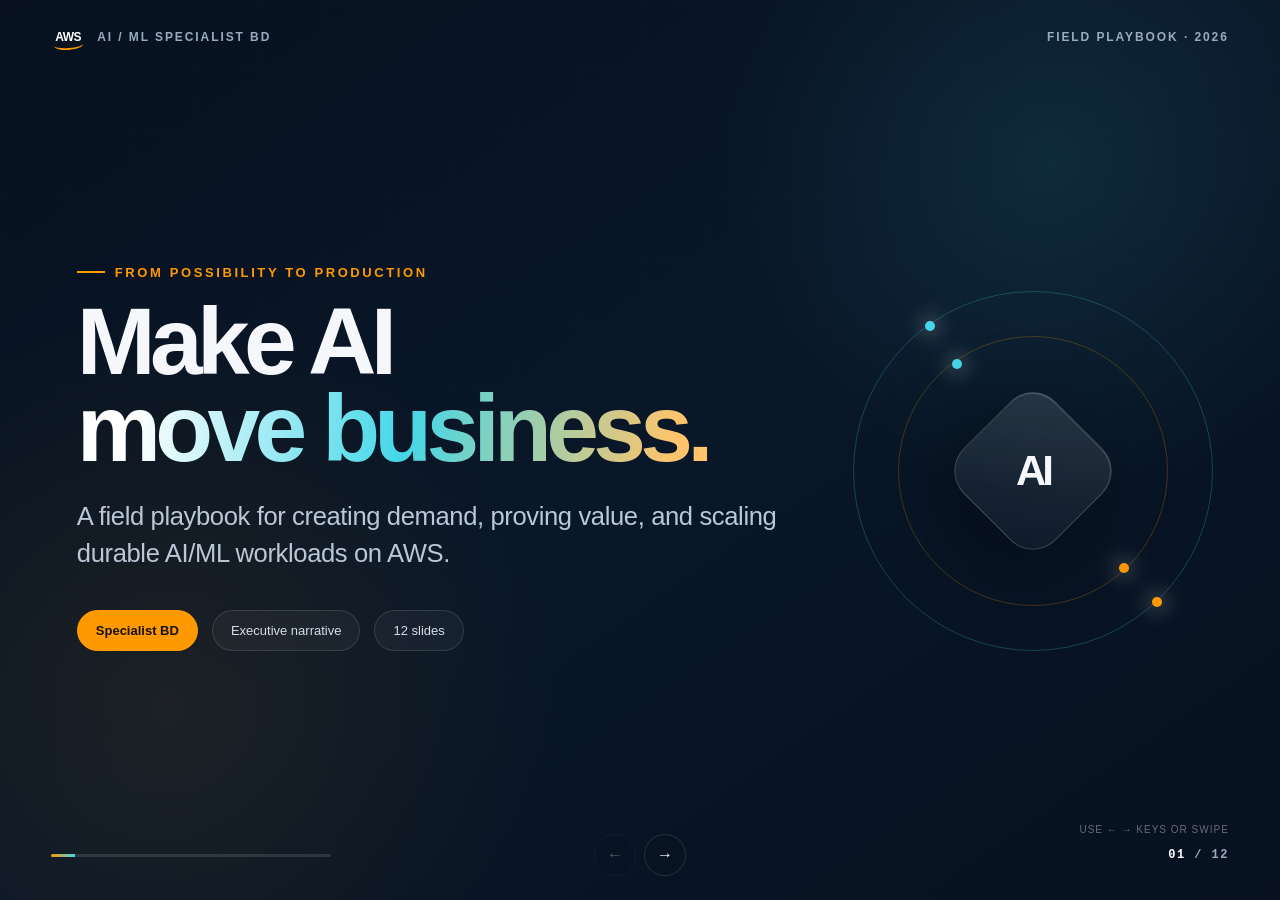
==== presentation/aws-ai-ml-specialist-bd/index.html @ a54fd4dd "Add AWS AI/ML Specialist BD slide deck" ====
<!doctype html>
<html lang="en">
<head>
  <meta charset="utf-8">
  <meta name="viewport" content="width=device-width, initial-scale=1">
  <meta name="theme-color" content="#07111f">
  <title>AWS AI/ML Specialist BD — Field Playbook</title>
  <style>
    :root {
      --ink: #f5f7fb;
      --muted: #9aabc0;
      --night: #07111f;
      --panel: rgba(15, 29, 48, .78);
      --line: rgba(255, 255, 255, .12);
      --orange: #ff9900;
      --amber: #ffc46b;
      --cyan: #44d7e8;
      --green: #62d6a5;
      --blue: #4f8cff;
      --purple: #a584ff;
      --shadow: 0 24px 80px rgba(0, 0, 0, .38);
    }

    * { box-sizing: border-box; }

    html, body {
      margin: 0;
      width: 100%;
      height: 100%;
      overflow: hidden;
      background: var(--night);
      color: var(--ink);
      font-family: Inter, ui-sans-serif, -apple-system, BlinkMacSystemFont, "Segoe UI", sans-serif;
    }

    button { font: inherit; }

    .deck {
      position: relative;
      width: 100%;
      height: 100%;
      isolation: isolate;
      background:
        radial-gradient(circle at 82% 18%, rgba(68, 215, 232, .10), transparent 26%),
        radial-gradient(circle at 13% 78%, rgba(255, 153, 0, .08), transparent 30%),
        linear-gradient(145deg, #07111f 0%, #091728 50%, #07111f 100%);
    }

    .deck::before {
      content: "";
      position: absolute;
      inset: 0;
      z-index: -1;
      opacity: .18;
      background-image:
        linear-gradient(rgba(255,255,255,.045) 1px, transparent 1px),
        linear-gradient(90deg, rgba(255,255,255,.045) 1px, transparent 1px);
      background-size: 64px 64px;
      mask-image: linear-gradient(to bottom, black, transparent 90%);
    }

    .topbar {
      position: fixed;
      inset: 0 0 auto 0;
      z-index: 20;
      height: 74px;
      padding: 0 4vw;
      display: flex;
      align-items: center;
      justify-content: space-between;
      pointer-events: none;
    }

    .brand, .chapter {
      display: flex;
      align-items: center;
      gap: 12px;
      color: var(--muted);
      font-size: 12px;
      font-weight: 700;
      letter-spacing: .16em;
      text-transform: uppercase;
    }

    .brand-mark {
      width: 34px;
      height: 22px;
      position: relative;
      display: inline-grid;
      place-items: center;
      color: #fff;
      font-size: 12px;
      font-weight: 900;
      letter-spacing: -.04em;
    }

    .brand-mark::after {
      content: "";
      position: absolute;
      width: 29px;
      height: 8px;
      left: 3px;
      bottom: -2px;
      border-bottom: 2px solid var(--orange);
      border-radius: 0 0 50% 50%;
      transform: rotate(-4deg);
    }

    .slides { width: 100%; height: 100%; }

    .slide {
      position: absolute;
      inset: 0;
      padding: clamp(92px, 10vh, 120px) 6vw clamp(76px, 8vh, 96px);
      display: grid;
      align-content: center;
      opacity: 0;
      visibility: hidden;
      transform: translateX(40px) scale(.985);
      transition: opacity .5s ease, transform .55s cubic-bezier(.2,.75,.2,1), visibility .5s;
    }

    .slide.active {
      opacity: 1;
      visibility: visible;
      transform: translateX(0) scale(1);
    }

    .slide.leaving { transform: translateX(-40px) scale(.985); }

    .slide-inner {
      width: min(1240px, 100%);
      margin: 0 auto;
    }

    .eyebrow {
      display: flex;
      align-items: center;
      gap: 10px;
      margin-bottom: 18px;
      color: var(--orange);
      font-size: 13px;
      font-weight: 800;
      letter-spacing: .2em;
      text-transform: uppercase;
    }

    .eyebrow::before {
      content: "";
      width: 28px;
      height: 2px;
      background: currentColor;
    }

    h1, h2, h3, p { margin-top: 0; }

    h1 {
      max-width: 920px;
      margin-bottom: 26px;
      font-size: clamp(54px, 7.4vw, 110px);
      line-height: .92;
      letter-spacing: -.06em;
      font-weight: 760;
    }

    h2 {
      max-width: 940px;
      margin-bottom: 28px;
      font-size: clamp(38px, 5vw, 70px);
      line-height: .98;
      letter-spacing: -.045em;
      font-weight: 730;
    }

    h3 {
      margin-bottom: 10px;
      font-size: clamp(18px, 1.8vw, 25px);
      line-height: 1.15;
      letter-spacing: -.025em;
    }

    .gradient-text {
      color: transparent;
      background: linear-gradient(100deg, #fff 10%, var(--cyan) 52%, var(--amber) 94%);
      -webkit-background-clip: text;
      background-clip: text;
    }

    .lead {
      max-width: 780px;
      color: #bac7d7;
      font-size: clamp(18px, 2vw, 27px);
      line-height: 1.45;
      letter-spacing: -.015em;
    }

    .micro { color: var(--muted); font-size: 13px; line-height: 1.55; }
    .accent { color: var(--orange); }
    .cyan { color: var(--cyan); }
    .green { color: var(--green); }

    .title-grid {
      display: grid;
      grid-template-columns: 1.35fr .65fr;
      gap: 6vw;
      align-items: end;
    }

    .signal {
      position: relative;
      min-height: 360px;
      display: grid;
      place-items: center;
    }

    .orbit {
      position: absolute;
      width: min(30vw, 360px);
      aspect-ratio: 1;
      border: 1px solid rgba(68, 215, 232, .24);
      border-radius: 50%;
      animation: spin 20s linear infinite;
    }

    .orbit:nth-child(2) { width: min(22vw, 270px); border-color: rgba(255,153,0,.24); animation-direction: reverse; animation-duration: 14s; }
    .orbit::before, .orbit::after {
      content: "";
      position: absolute;
      width: 10px;
      aspect-ratio: 1;
      top: 8%;
      left: 20%;
      border-radius: 50%;
      background: var(--cyan);
      box-shadow: 0 0 22px currentColor;
    }
    .orbit::after { inset: auto 14% 12% auto; background: var(--orange); }

    .core {
      width: 130px;
      aspect-ratio: 1;
      display: grid;
      place-items: center;
      border: 1px solid rgba(255,255,255,.16);
      border-radius: 32px;
      background: linear-gradient(145deg, rgba(255,255,255,.12), rgba(255,255,255,.025));
      box-shadow: var(--shadow), inset 0 1px rgba(255,255,255,.15);
      transform: rotate(45deg);
    }

    .core span { transform: rotate(-45deg); font-size: 42px; font-weight: 800; letter-spacing: -.1em; }
    @keyframes spin { to { transform: rotate(360deg); } }

    .section-number {
      position: absolute;
      right: 6vw;
      bottom: 7vh;
      color: rgba(255,255,255,.035);
      font-size: clamp(140px, 22vw, 330px);
      line-height: .7;
      font-weight: 800;
      letter-spacing: -.09em;
      pointer-events: none;
    }

    .cards {
      display: grid;
      grid-template-columns: repeat(3, 1fr);
      gap: 18px;
    }

    .card {
      position: relative;
      min-height: 185px;
      padding: 26px;
      overflow: hidden;
      border: 1px solid var(--line);
      border-radius: 20px;
      background: linear-gradient(145deg, rgba(21,39,62,.90), rgba(9,23,40,.72));
      box-shadow: 0 14px 42px rgba(0,0,0,.16);
    }

    .card::after {
      content: "";
      position: absolute;
      inset: auto -18% -45% auto;
      width: 150px;
      aspect-ratio: 1;
      border-radius: 50%;
      background: var(--glow, var(--cyan));
      opacity: .08;
      filter: blur(4px);
    }

    .card-kicker {
      display: inline-flex;
      align-items: center;
      justify-content: center;
      min-width: 34px;
      height: 34px;
      margin-bottom: 24px;
      padding: 0 10px;
      border: 1px solid rgba(255,255,255,.14);
      border-radius: 10px;
      color: var(--glow, var(--cyan));
      background: rgba(255,255,255,.035);
      font-size: 13px;
      font-weight: 800;
    }

    .card p { margin: 0; color: var(--muted); font-size: 15px; line-height: 1.5; }

    .stat-row {
      display: grid;
      grid-template-columns: repeat(4, 1fr);
      gap: 14px;
      margin-top: 36px;
    }

    .stat {
      padding: 18px 20px;
      border-top: 1px solid var(--line);
    }

    .stat strong { display: block; margin-bottom: 6px; font-size: clamp(28px, 3vw, 44px); letter-spacing: -.055em; }
    .stat span { color: var(--muted); font-size: 12px; letter-spacing: .08em; text-transform: uppercase; }

    .split {
      display: grid;
      grid-template-columns: .82fr 1.18fr;
      gap: clamp(30px, 6vw, 86px);
      align-items: center;
    }

    .stack { display: grid; gap: 12px; }

    .layer {
      position: relative;
      padding: 18px 22px 18px 70px;
      border: 1px solid var(--line);
      border-radius: 16px;
      background: rgba(13,29,48,.76);
    }

    .layer b {
      position: absolute;
      left: 18px;
      top: 50%;
      width: 34px;
      height: 34px;
      display: grid;
      place-items: center;
      border-radius: 10px;
      color: var(--night);
      background: var(--layer-color, var(--cyan));
      transform: translateY(-50%);
    }

    .layer strong { display: block; margin-bottom: 3px; font-size: 16px; }
    .layer span { color: var(--muted); font-size: 13px; }

    .funnel {
      display: grid;
      gap: 12px;
      width: min(560px, 100%);
    }

    .funnel-step {
      width: var(--width);
      margin: 0 auto;
      padding: 17px 22px;
      display: flex;
      justify-content: space-between;
      border: 1px solid var(--line);
      border-radius: 13px;
      background: linear-gradient(90deg, rgba(79,140,255,.18), rgba(68,215,232,.06));
    }
    .funnel-step:nth-child(2) { background: linear-gradient(90deg, rgba(68,215,232,.18), rgba(98,214,165,.06)); }
    .funnel-step:nth-child(3) { background: linear-gradient(90deg, rgba(98,214,165,.18), rgba(255,153,0,.06)); }
    .funnel-step:nth-child(4) { background: linear-gradient(90deg, rgba(255,153,0,.22), rgba(255,196,107,.08)); }
    .funnel-step span { color: var(--muted); font-size: 13px; }

    .plays {
      display: grid;
      grid-template-columns: repeat(2, 1fr);
      gap: 16px;
    }

    .play {
      padding: 22px 24px;
      display: grid;
      grid-template-columns: auto 1fr;
      gap: 18px;
      align-items: start;
      border-bottom: 1px solid var(--line);
    }

    .play-num {
      color: var(--orange);
      font: 700 13px/1 ui-monospace, SFMono-Regular, Menlo, monospace;
      letter-spacing: .08em;
    }
    .play h3 { font-size: 19px; }
    .play p { margin: 0; color: var(--muted); font-size: 14px; line-height: 1.45; }

    .timeline {
      position: relative;
      display: grid;
      grid-template-columns: repeat(4, 1fr);
      gap: 16px;
      margin-top: 44px;
    }

    .timeline::before {
      content: "";
      position: absolute;
      top: 18px;
      left: 4%;
      right: 4%;
      height: 1px;
      background: linear-gradient(90deg, var(--blue), var(--cyan), var(--green), var(--orange));
    }

    .phase { position: relative; padding-top: 54px; }
    .phase::before {
      content: "";
      position: absolute;
      z-index: 1;
      top: 10px;
      left: 0;
      width: 16px;
      aspect-ratio: 1;
      border: 5px solid var(--night);
      border-radius: 50%;
      background: var(--phase, var(--cyan));
      box-shadow: 0 0 0 1px var(--phase, var(--cyan)), 0 0 20px color-mix(in srgb, var(--phase, var(--cyan)) 50%, transparent);
    }
    .phase small { color: var(--phase, var(--cyan)); font-weight: 800; letter-spacing: .12em; text-transform: uppercase; }
    .phase h3 { margin-top: 8px; }
    .phase p { color: var(--muted); font-size: 14px; line-height: 1.5; }

    .matrix {
      position: relative;
      height: min(53vh, 480px);
      margin-top: 28px;
      border-left: 1px solid var(--line);
      border-bottom: 1px solid var(--line);
      background:
        linear-gradient(rgba(255,255,255,.045) 1px, transparent 1px),
        linear-gradient(90deg, rgba(255,255,255,.045) 1px, transparent 1px);
      background-size: 25% 25%;
    }

    .axis-y, .axis-x { position: absolute; color: var(--muted); font-size: 11px; letter-spacing: .1em; text-transform: uppercase; }
    .axis-y { left: -54px; top: 50%; transform: rotate(-90deg); }
    .axis-x { right: 0; bottom: -28px; }

    .bubble {
      position: absolute;
      left: var(--x);
      bottom: var(--y);
      width: var(--size);
      aspect-ratio: 1;
      display: grid;
      place-items: center;
      padding: 12px;
      border: 1px solid color-mix(in srgb, var(--bubble) 65%, white);
      border-radius: 50%;
      color: white;
      background: color-mix(in srgb, var(--bubble) 22%, rgba(7,17,31,.78));
      box-shadow: 0 0 38px color-mix(in srgb, var(--bubble) 18%, transparent);
      text-align: center;
      font-size: clamp(10px, 1vw, 13px);
      font-weight: 700;
      transform: translate(-50%, 50%);
    }

    .scorecard {
      display: grid;
      grid-template-columns: 1.1fr .9fr;
      gap: 32px;
      align-items: stretch;
    }

    .metric-list { display: grid; gap: 12px; }
    .metric {
      display: grid;
      grid-template-columns: 150px 1fr 58px;
      gap: 16px;
      align-items: center;
      font-size: 14px;
    }
    .bar { height: 8px; overflow: hidden; border-radius: 99px; background: rgba(255,255,255,.08); }
    .bar i { display: block; width: var(--fill); height: 100%; border-radius: inherit; background: linear-gradient(90deg, var(--cyan), var(--green)); }
    .metric b { text-align: right; color: var(--green); font-size: 13px; }

    .north-star {
      display: grid;
      place-items: center;
      padding: 34px;
      border: 1px solid rgba(255,153,0,.22);
      border-radius: 24px;
      background: radial-gradient(circle at 50% 30%, rgba(255,153,0,.15), transparent 55%), rgba(12,26,44,.72);
      text-align: center;
    }
    .north-star strong { display: block; color: var(--orange); font-size: clamp(56px, 7vw, 90px); letter-spacing: -.07em; }
    .north-star span { max-width: 260px; color: #c8d1dc; font-size: 15px; line-height: 1.4; }

    .quote {
      max-width: 1080px;
      font-size: clamp(38px, 5.2vw, 74px);
      line-height: 1.05;
      letter-spacing: -.045em;
      font-weight: 650;
    }
    .quote em { color: var(--orange); font-style: normal; }

    .cta-row { display: flex; gap: 14px; margin-top: 38px; flex-wrap: wrap; }
    .pill {
      padding: 12px 18px;
      border: 1px solid var(--line);
      border-radius: 999px;
      color: #d4dde8;
      background: rgba(255,255,255,.04);
      font-size: 13px;
    }
    .pill.primary { border-color: var(--orange); color: #17100a; background: var(--orange); font-weight: 800; }

    .controls {
      position: fixed;
      z-index: 30;
      left: 4vw;
      right: 4vw;
      bottom: 24px;
      display: grid;
      grid-template-columns: 1fr auto 1fr;
      align-items: center;
      pointer-events: none;
    }

    .progress-track {
      width: min(280px, 26vw);
      height: 3px;
      overflow: hidden;
      border-radius: 99px;
      background: rgba(255,255,255,.12);
    }
    .progress-fill { width: 0; height: 100%; background: linear-gradient(90deg, var(--orange), var(--cyan)); transition: width .45s ease; }

    .nav { display: flex; gap: 8px; pointer-events: auto; }
    .nav button {
      width: 42px;
      height: 42px;
      display: grid;
      place-items: center;
      border: 1px solid var(--line);
      border-radius: 50%;
      color: white;
      background: rgba(8,19,33,.75);
      cursor: pointer;
      transition: border-color .2s, background .2s, transform .2s;
    }
    .nav button:hover { border-color: var(--orange); background: rgba(255,153,0,.1); transform: translateY(-2px); }
    .nav button:disabled { opacity: .3; cursor: default; transform: none; }

    .counter { justify-self: end; color: var(--muted); font: 700 12px/1 ui-monospace, SFMono-Regular, Menlo, monospace; letter-spacing: .12em; }
    .counter b { color: white; }

    .hint {
      position: fixed;
      z-index: 35;
      right: 4vw;
      bottom: 65px;
      color: rgba(255,255,255,.38);
      font-size: 10px;
      letter-spacing: .1em;
      text-transform: uppercase;
      transition: opacity .4s;
    }

    @media (max-width: 900px) {
      .slide { padding-left: 5vw; padding-right: 5vw; overflow-y: auto; align-content: start; }
      .title-grid, .split, .scorecard { grid-template-columns: 1fr; }
      .signal { display: none; }
      .cards { grid-template-columns: 1fr 1fr; }
      .card { min-height: 150px; }
      .stat-row { grid-template-columns: 1fr 1fr; }
      .timeline { grid-template-columns: 1fr 1fr; }
      .timeline::before { display: none; }
      .phase { padding-top: 28px; }
      .phase::before { top: 0; }
      .matrix { height: 420px; }
    }

    @media (max-width: 620px) {
      .chapter, .hint { display: none; }
      .slide { padding-top: 84px; padding-bottom: 78px; }
      h1 { font-size: 51px; }
      h2 { font-size: 38px; }
      .cards, .plays, .timeline, .stat-row { grid-template-columns: 1fr; }
      .metric { grid-template-columns: 110px 1fr 42px; gap: 8px; }
      .controls { grid-template-columns: 1fr auto; }
      .progress-track { width: 38vw; }
      .counter { display: none; }
      .card { min-height: auto; }
      .bubble { --size: 82px !important; }
    }

    @media (prefers-reduced-motion: reduce) {
      *, *::before, *::after { animation: none !important; transition-duration: .01ms !important; }
    }
  </style>
</head>
<body>
  <main class="deck" aria-label="AWS AI and ML Specialist Business Development slide deck">
    <header class="topbar">
      <div class="brand"><span class="brand-mark">aws</span><span>AI / ML Specialist BD</span></div>
      <div class="chapter" id="chapter">Field playbook · 2026</div>
    </header>

    <div class="slides" id="slides">
      <section class="slide active" data-chapter="Field playbook · 2026">
        <div class="slide-inner title-grid">
          <div>
            <div class="eyebrow">From possibility to production</div>
            <h1>Make AI<br><span class="gradient-text">move business.</span></h1>
            <p class="lead">A field playbook for creating demand, proving value, and scaling durable AI/ML workloads on AWS.</p>
            <div class="cta-row"><span class="pill primary">Specialist BD</span><span class="pill">Executive narrative</span><span class="pill">12 slides</span></div>
          </div>
          <div class="signal" aria-hidden="true">
            <div class="orbit"></div><div class="orbit"></div>
            <div class="core"><span>AI</span></div>
          </div>
        </div>
      </section>

      <section class="slide" data-chapter="01 · The mandate">
        <div class="section-number">01</div>
        <div class="slide-inner">
          <div class="eyebrow">The mandate</div>
          <h2>Customers don’t need more AI theater.<br><span class="cyan">They need a path to value.</span></h2>
          <div class="cards">
            <article class="card" style="--glow:var(--blue)"><div class="card-kicker">01</div><h3>Find the wedge</h3><p>Anchor on a high-friction workflow with executive relevance, measurable economics, and accessible data.</p></article>
            <article class="card" style="--glow:var(--cyan)"><div class="card-kicker">02</div><h3>De-risk the first move</h3><p>Turn ambiguity into a scoped experiment with clear owners, architecture guardrails, and success criteria.</p></article>
            <article class="card" style="--glow:var(--orange)"><div class="card-kicker">03</div><h3>Design for the second win</h3><p>Build the operating model, platform primitives, and internal proof needed to scale beyond one use case.</p></article>
          </div>
        </div>
      </section>

      <section class="slide" data-chapter="02 · Market signal">
        <div class="slide-inner">
          <div class="eyebrow">Read the market signal</div>
          <h2>The opportunity is shifting<br>from <span class="accent">models</span> to <span class="green">systems.</span></h2>
          <p class="lead">Winning conversations connect intelligence to the full production stack—not just a benchmark.</p>
          <div class="stat-row">
            <div class="stat"><strong class="cyan">Data</strong><span>Context + quality</span></div>
            <div class="stat"><strong class="green">Trust</strong><span>Security + governance</span></div>
            <div class="stat"><strong class="accent">Action</strong><span>Agents + workflows</span></div>
            <div class="stat"><strong style="color:var(--purple)">Scale</strong><span>Ops + economics</span></div>
          </div>
        </div>
      </section>

      <section class="slide" data-chapter="03 · The AWS advantage">
        <div class="slide-inner split">
          <div>
            <div class="eyebrow">The AWS advantage</div>
            <h2>Choice at every layer.<br><span class="gradient-text">One path to production.</span></h2>
            <p class="lead">Start where the customer is—and connect infrastructure, models, data, and applications without creating another island.</p>
          </div>
          <div class="stack">
            <div class="layer" style="--layer-color:var(--orange)"><b>4</b><strong>Business applications</strong><span>Amazon Q · agentic workflows · industry solutions</span></div>
            <div class="layer" style="--layer-color:var(--green)"><b>3</b><strong>Build with foundation models</strong><span>Amazon Bedrock · model choice · agents · guardrails</span></div>
            <div class="layer" style="--layer-color:var(--cyan)"><b>2</b><strong>Build, train, and deploy ML</strong><span>Amazon SageMaker AI · MLOps · data and analytics</span></div>
            <div class="layer" style="--layer-color:var(--blue)"><b>1</b><strong>High-performance infrastructure</strong><span>AWS Trainium · AWS Inferentia · GPUs · elastic compute</span></div>
          </div>
        </div>
      </section>

      <section class="slide" data-chapter="04 · Qualification">
        <div class="slide-inner split">
          <div>
            <div class="eyebrow">Qualify for momentum</div>
            <h2>Start with the <span class="cyan">business event.</span><br>Not the demo.</h2>
            <p class="lead">A qualified AI opportunity has pain, power, proof, and a production path.</p>
          </div>
          <div class="funnel">
            <div class="funnel-step" style="--width:100%"><strong>Business pressure</strong><span>Why now?</span></div>
            <div class="funnel-step" style="--width:88%"><strong>Economic owner</strong><span>Who wins?</span></div>
            <div class="funnel-step" style="--width:76%"><strong>Evidence plan</strong><span>What proves it?</span></div>
            <div class="funnel-step" style="--width:64%"><strong>Scale path</strong><span>Then what?</span></div>
          </div>
        </div>
      </section>

      <section class="slide" data-chapter="05 · Conversation plays">
        <div class="slide-inner">
          <div class="eyebrow">Four conversation plays</div>
          <h2>Meet the customer at<br><span class="gradient-text">their moment of change.</span></h2>
          <div class="plays">
            <article class="play"><div class="play-num">01</div><div><h3>Reinvent a workflow</h3><p>Compress cycle time, improve quality, and augment expert judgment with generative AI.</p></div></article>
            <article class="play"><div class="play-num">02</div><div><h3>Modernize the ML estate</h3><p>Unify fragmented tooling, industrialize MLOps, and improve utilization and governance.</p></div></article>
            <article class="play"><div class="play-num">03</div><div><h3>Activate proprietary data</h3><p>Ground models in trusted enterprise context while preserving permissions and lineage.</p></div></article>
            <article class="play"><div class="play-num">04</div><div><h3>Build an AI factory</h3><p>Create reusable platform capabilities that turn isolated pilots into a portfolio of outcomes.</p></div></article>
          </div>
        </div>
      </section>

      <section class="slide" data-chapter="06 · Value architecture">
        <div class="slide-inner">
          <div class="eyebrow">Value architecture</div>
          <h2>Translate one idea into a<br><span class="green">decision-ready case.</span></h2>
          <div class="timeline">
            <div class="phase" style="--phase:var(--blue)"><small>Frame</small><h3>Outcome</h3><p>Name the business metric, baseline, owner, and cost of inaction.</p></div>
            <div class="phase" style="--phase:var(--cyan)"><small>Prove</small><h3>Evidence</h3><p>Test the riskiest assumption with representative data and users.</p></div>
            <div class="phase" style="--phase:var(--green)"><small>Plan</small><h3>Production</h3><p>Map security, integration, change, operations, and unit economics.</p></div>
            <div class="phase" style="--phase:var(--orange)"><small>Scale</small><h3>Portfolio</h3><p>Reuse patterns, fund the roadmap, and amplify internal advocates.</p></div>
          </div>
        </div>
      </section>

      <section class="slide" data-chapter="07 · Portfolio focus">
        <div class="slide-inner">
          <div class="eyebrow">Portfolio focus</div>
          <h2>Prioritize for <span class="accent">velocity</span> and <span class="cyan">repetition.</span></h2>
          <div class="matrix" role="img" aria-label="Opportunity matrix plotting use cases by time to value and strategic leverage">
            <span class="axis-y">Strategic leverage →</span><span class="axis-x">Time to value →</span>
            <div class="bubble" style="--x:22%;--y:71%;--size:126px;--bubble:var(--green)">Knowledge assistant</div>
            <div class="bubble" style="--x:48%;--y:78%;--size:145px;--bubble:var(--cyan)">Developer productivity</div>
            <div class="bubble" style="--x:75%;--y:64%;--size:136px;--bubble:var(--purple)">Intelligent operations</div>
            <div class="bubble" style="--x:34%;--y:28%;--size:112px;--bubble:var(--blue)">Document processing</div>
            <div class="bubble" style="--x:71%;--y:24%;--size:104px;--bubble:var(--orange)">Custom model</div>
          </div>
        </div>
      </section>

      <section class="slide" data-chapter="08 · First 90 days">
        <div class="slide-inner">
          <div class="eyebrow">First 90 days</div>
          <h2>Build signal. Create proof.<br><span class="gradient-text">Earn the right to scale.</span></h2>
          <div class="cards">
            <article class="card" style="--glow:var(--blue)"><div class="card-kicker">0—30</div><h3>Map the territory</h3><p>Segment accounts, identify executive triggers, align account teams, and recruit lighthouse partners.</p></article>
            <article class="card" style="--glow:var(--cyan)"><div class="card-kicker">31—60</div><h3>Create evidence</h3><p>Run focused discovery, launch working-backwards sessions, and shape a small set of decisive proofs.</p></article>
            <article class="card" style="--glow:var(--orange)"><div class="card-kicker">61—90</div><h3>Codify the motion</h3><p>Convert wins into repeatable plays, references, enablement, and a prioritized scale pipeline.</p></article>
          </div>
        </div>
      </section>

      <section class="slide" data-chapter="09 · Operating rhythm">
        <div class="slide-inner scorecard">
          <div>
            <div class="eyebrow">Operating rhythm</div>
            <h2>Measure the motion,<br>not just the <span class="accent">moment.</span></h2>
            <div class="metric-list">
              <div class="metric"><span>Exec discovery</span><div class="bar"><i style="--fill:86%"></i></div><b>weekly</b></div>
              <div class="metric"><span>Qualified value</span><div class="bar"><i style="--fill:76%"></i></div><b>↑ QoQ</b></div>
              <div class="metric"><span>Proof → prod.</span><div class="bar"><i style="--fill:64%"></i></div><b>rate</b></div>
              <div class="metric"><span>Partner leverage</span><div class="bar"><i style="--fill:72%"></i></div><b>attach</b></div>
              <div class="metric"><span>Repeatability</span><div class="bar"><i style="--fill:58%"></i></div><b>plays</b></div>
            </div>
          </div>
          <div class="north-star"><div><strong>1→N</strong><span>Every lighthouse win should make the next customer faster, safer, and more likely to succeed.</span></div></div>
        </div>
      </section>

      <section class="slide" data-chapter="10 · Principles">
        <div class="slide-inner">
          <div class="eyebrow">Field principles</div>
          <h2>How we show up.</h2>
          <div class="cards">
            <article class="card" style="--glow:var(--orange)"><div class="card-kicker">A</div><h3>Lead with curiosity</h3><p>Ask better questions before offering better technology.</p></article>
            <article class="card" style="--glow:var(--cyan)"><div class="card-kicker">B</div><h3>Make value concrete</h3><p>Give every experiment a baseline, a metric, and a decision.</p></article>
            <article class="card" style="--glow:var(--green)"><div class="card-kicker">C</div><h3>Build trust by design</h3><p>Security, responsible AI, and governance belong in the first conversation.</p></article>
          </div>
        </div>
      </section>

      <section class="slide" data-chapter="The next move">
        <div class="slide-inner">
          <div class="eyebrow">The next move</div>
          <div class="quote">Find the workload that matters.<br>Prove what’s possible.<br><em>Turn one win into a movement.</em></div>
          <div class="cta-row"><span class="pill primary">Start with the customer</span><span class="pill">Think big</span><span class="pill">Start small</span><span class="pill">Scale fast</span></div>
        </div>
      </section>
    </div>

    <div class="hint" id="hint">Use ← → keys or swipe</div>
    <footer class="controls">
      <div class="progress-track"><div class="progress-fill" id="progress"></div></div>
      <nav class="nav" aria-label="Slide controls">
        <button type="button" id="prev" aria-label="Previous slide">←</button>
        <button type="button" id="next" aria-label="Next slide">→</button>
      </nav>
      <div class="counter"><b id="current">01</b> / <span id="total">12</span></div>
    </footer>
  </main>

  <script>
    const slides = [...document.querySelectorAll('.slide')];
    const progress = document.getElementById('progress');
    const current = document.getElementById('current');
    const total = document.getElementById('total');
    const chapter = document.getElementById('chapter');
    const prev = document.getElementById('prev');
    const next = document.getElementById('next');
    const hint = document.getElementById('hint');
    let index = 0;
    let touchStart = 0;

    total.textContent = String(slides.length).padStart(2, '0');

    function showSlide(nextIndex) {
      const bounded = Math.max(0, Math.min(slides.length - 1, nextIndex));
      if (bounded === index && slides[index].classList.contains('active')) return;
      slides[index].classList.remove('active');
      slides[index].classList.add('leaving');
      window.setTimeout(() => slides.forEach(slide => slide.classList.remove('leaving')), 550);
      index = bounded;
      slides[index].classList.add('active');
      current.textContent = String(index + 1).padStart(2, '0');
      progress.style.width = `${((index + 1) / slides.length) * 100}%`;
      chapter.textContent = slides[index].dataset.chapter;
      prev.disabled = index === 0;
      next.disabled = index === slides.length - 1;
      document.title = `${slides[index].dataset.chapter} — AWS AI/ML Specialist BD`;
    }

    prev.addEventListener('click', () => showSlide(index - 1));
    next.addEventListener('click', () => showSlide(index + 1));
    document.addEventListener('keydown', event => {
      if (['ArrowRight', 'PageDown', ' '].includes(event.key)) { event.preventDefault(); showSlide(index + 1); }
      if (['ArrowLeft', 'PageUp'].includes(event.key)) { event.preventDefault(); showSlide(index - 1); }
      if (event.key === 'Home') showSlide(0);
      if (event.key === 'End') showSlide(slides.length - 1);
    });
    document.addEventListener('touchstart', event => { touchStart = event.changedTouches[0].screenX; }, { passive: true });
    document.addEventListener('touchend', event => {
      const distance = event.changedTouches[0].screenX - touchStart;
      if (Math.abs(distance) > 45) showSlide(index + (distance < 0 ? 1 : -1));
    }, { passive: true });
    window.setTimeout(() => { hint.style.opacity = '0'; }, 5000);
    showSlide(0);
    progress.style.width = `${100 / slides.length}%`;
    prev.disabled = true;
  </script>
</body>
</html>
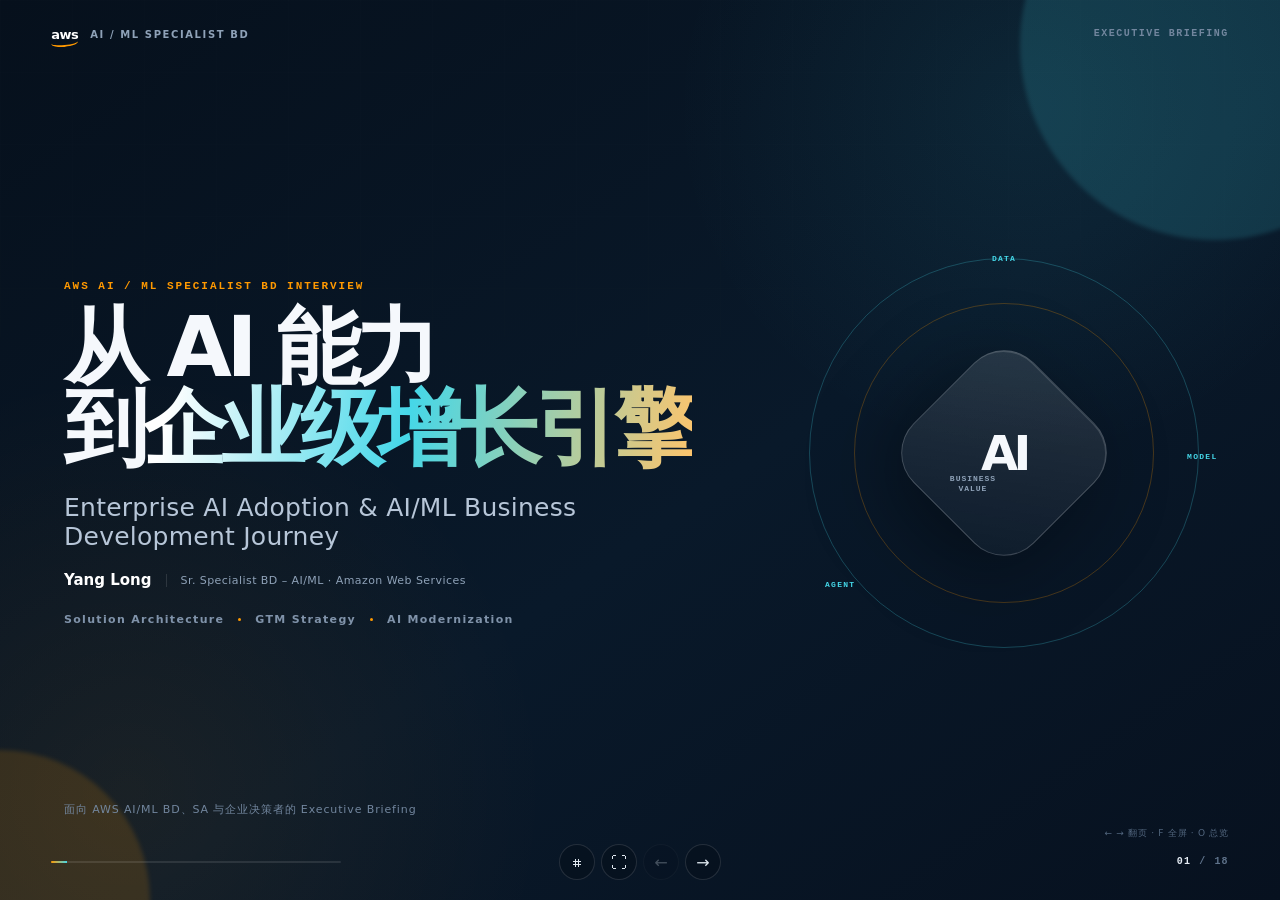
==== commit 79252226: "Align AI/ML BD deck with source content" ====
--- a/presentation/aws-ai-ml-specialist-bd/index.html
+++ b/presentation/aws-ai-ml-specialist-bd/index.html
@@ -1,847 +1,345 @@
 <!doctype html>
-<html lang="en">
+<html lang="zh-CN">
 <head>
   <meta charset="utf-8">
   <meta name="viewport" content="width=device-width, initial-scale=1">
   <meta name="theme-color" content="#07111f">
-  <title>AWS AI/ML Specialist BD — Field Playbook</title>
-  <style>
-    :root {
-      --ink: #f5f7fb;
-      --muted: #9aabc0;
-      --night: #07111f;
-      --panel: rgba(15, 29, 48, .78);
-      --line: rgba(255, 255, 255, .12);
-      --orange: #ff9900;
-      --amber: #ffc46b;
-      --cyan: #44d7e8;
-      --green: #62d6a5;
-      --blue: #4f8cff;
-      --purple: #a584ff;
-      --shadow: 0 24px 80px rgba(0, 0, 0, .38);
-    }
-
-    * { box-sizing: border-box; }
-
-    html, body {
-      margin: 0;
-      width: 100%;
-      height: 100%;
-      overflow: hidden;
-      background: var(--night);
-      color: var(--ink);
-      font-family: Inter, ui-sans-serif, -apple-system, BlinkMacSystemFont, "Segoe UI", sans-serif;
-    }
-
-    button { font: inherit; }
-
-    .deck {
-      position: relative;
-      width: 100%;
-      height: 100%;
-      isolation: isolate;
-      background:
-        radial-gradient(circle at 82% 18%, rgba(68, 215, 232, .10), transparent 26%),
-        radial-gradient(circle at 13% 78%, rgba(255, 153, 0, .08), transparent 30%),
-        linear-gradient(145deg, #07111f 0%, #091728 50%, #07111f 100%);
-    }
-
-    .deck::before {
-      content: "";
-      position: absolute;
-      inset: 0;
-      z-index: -1;
-      opacity: .18;
-      background-image:
-        linear-gradient(rgba(255,255,255,.045) 1px, transparent 1px),
-        linear-gradient(90deg, rgba(255,255,255,.045) 1px, transparent 1px);
-      background-size: 64px 64px;
-      mask-image: linear-gradient(to bottom, black, transparent 90%);
-    }
-
-    .topbar {
-      position: fixed;
-      inset: 0 0 auto 0;
-      z-index: 20;
-      height: 74px;
-      padding: 0 4vw;
-      display: flex;
-      align-items: center;
-      justify-content: space-between;
-      pointer-events: none;
-    }
-
-    .brand, .chapter {
-      display: flex;
-      align-items: center;
-      gap: 12px;
-      color: var(--muted);
-      font-size: 12px;
-      font-weight: 700;
-      letter-spacing: .16em;
-      text-transform: uppercase;
-    }
-
-    .brand-mark {
-      width: 34px;
-      height: 22px;
-      position: relative;
-      display: inline-grid;
-      place-items: center;
-      color: #fff;
-      font-size: 12px;
-      font-weight: 900;
-      letter-spacing: -.04em;
-    }
-
-    .brand-mark::after {
-      content: "";
-      position: absolute;
-      width: 29px;
-      height: 8px;
-      left: 3px;
-      bottom: -2px;
-      border-bottom: 2px solid var(--orange);
-      border-radius: 0 0 50% 50%;
-      transform: rotate(-4deg);
-    }
-
-    .slides { width: 100%; height: 100%; }
-
-    .slide {
-      position: absolute;
-      inset: 0;
-      padding: clamp(92px, 10vh, 120px) 6vw clamp(76px, 8vh, 96px);
-      display: grid;
-      align-content: center;
-      opacity: 0;
-      visibility: hidden;
-      transform: translateX(40px) scale(.985);
-      transition: opacity .5s ease, transform .55s cubic-bezier(.2,.75,.2,1), visibility .5s;
-    }
-
-    .slide.active {
-      opacity: 1;
-      visibility: visible;
-      transform: translateX(0) scale(1);
-    }
-
-    .slide.leaving { transform: translateX(-40px) scale(.985); }
-
-    .slide-inner {
-      width: min(1240px, 100%);
-      margin: 0 auto;
-    }
-
-    .eyebrow {
-      display: flex;
-      align-items: center;
-      gap: 10px;
-      margin-bottom: 18px;
-      color: var(--orange);
-      font-size: 13px;
-      font-weight: 800;
-      letter-spacing: .2em;
-      text-transform: uppercase;
-    }
-
-    .eyebrow::before {
-      content: "";
-      width: 28px;
-      height: 2px;
-      background: currentColor;
-    }
-
-    h1, h2, h3, p { margin-top: 0; }
-
-    h1 {
-      max-width: 920px;
-      margin-bottom: 26px;
-      font-size: clamp(54px, 7.4vw, 110px);
-      line-height: .92;
-      letter-spacing: -.06em;
-      font-weight: 760;
-    }
-
-    h2 {
-      max-width: 940px;
-      margin-bottom: 28px;
-      font-size: clamp(38px, 5vw, 70px);
-      line-height: .98;
-      letter-spacing: -.045em;
-      font-weight: 730;
-    }
-
-    h3 {
-      margin-bottom: 10px;
-      font-size: clamp(18px, 1.8vw, 25px);
-      line-height: 1.15;
-      letter-spacing: -.025em;
-    }
-
-    .gradient-text {
-      color: transparent;
-      background: linear-gradient(100deg, #fff 10%, var(--cyan) 52%, var(--amber) 94%);
-      -webkit-background-clip: text;
-      background-clip: text;
-    }
-
-    .lead {
-      max-width: 780px;
-      color: #bac7d7;
-      font-size: clamp(18px, 2vw, 27px);
-      line-height: 1.45;
-      letter-spacing: -.015em;
-    }
-
-    .micro { color: var(--muted); font-size: 13px; line-height: 1.55; }
-    .accent { color: var(--orange); }
-    .cyan { color: var(--cyan); }
-    .green { color: var(--green); }
-
-    .title-grid {
-      display: grid;
-      grid-template-columns: 1.35fr .65fr;
-      gap: 6vw;
-      align-items: end;
-    }
-
-    .signal {
-      position: relative;
-      min-height: 360px;
-      display: grid;
-      place-items: center;
-    }
-
-    .orbit {
-      position: absolute;
-      width: min(30vw, 360px);
-      aspect-ratio: 1;
-      border: 1px solid rgba(68, 215, 232, .24);
-      border-radius: 50%;
-      animation: spin 20s linear infinite;
-    }
-
-    .orbit:nth-child(2) { width: min(22vw, 270px); border-color: rgba(255,153,0,.24); animation-direction: reverse; animation-duration: 14s; }
-    .orbit::before, .orbit::after {
-      content: "";
-      position: absolute;
-      width: 10px;
-      aspect-ratio: 1;
-      top: 8%;
-      left: 20%;
-      border-radius: 50%;
-      background: var(--cyan);
-      box-shadow: 0 0 22px currentColor;
-    }
-    .orbit::after { inset: auto 14% 12% auto; background: var(--orange); }
-
-    .core {
-      width: 130px;
-      aspect-ratio: 1;
-      display: grid;
-      place-items: center;
-      border: 1px solid rgba(255,255,255,.16);
-      border-radius: 32px;
-      background: linear-gradient(145deg, rgba(255,255,255,.12), rgba(255,255,255,.025));
-      box-shadow: var(--shadow), inset 0 1px rgba(255,255,255,.15);
-      transform: rotate(45deg);
-    }
-
-    .core span { transform: rotate(-45deg); font-size: 42px; font-weight: 800; letter-spacing: -.1em; }
-    @keyframes spin { to { transform: rotate(360deg); } }
-
-    .section-number {
-      position: absolute;
-      right: 6vw;
-      bottom: 7vh;
-      color: rgba(255,255,255,.035);
-      font-size: clamp(140px, 22vw, 330px);
-      line-height: .7;
-      font-weight: 800;
-      letter-spacing: -.09em;
-      pointer-events: none;
-    }
-
-    .cards {
-      display: grid;
-      grid-template-columns: repeat(3, 1fr);
-      gap: 18px;
-    }
-
-    .card {
-      position: relative;
-      min-height: 185px;
-      padding: 26px;
-      overflow: hidden;
-      border: 1px solid var(--line);
-      border-radius: 20px;
-      background: linear-gradient(145deg, rgba(21,39,62,.90), rgba(9,23,40,.72));
-      box-shadow: 0 14px 42px rgba(0,0,0,.16);
-    }
-
-    .card::after {
-      content: "";
-      position: absolute;
-      inset: auto -18% -45% auto;
-      width: 150px;
-      aspect-ratio: 1;
-      border-radius: 50%;
-      background: var(--glow, var(--cyan));
-      opacity: .08;
-      filter: blur(4px);
-    }
-
-    .card-kicker {
-      display: inline-flex;
-      align-items: center;
-      justify-content: center;
-      min-width: 34px;
-      height: 34px;
-      margin-bottom: 24px;
-      padding: 0 10px;
-      border: 1px solid rgba(255,255,255,.14);
-      border-radius: 10px;
-      color: var(--glow, var(--cyan));
-      background: rgba(255,255,255,.035);
-      font-size: 13px;
-      font-weight: 800;
-    }
-
-    .card p { margin: 0; color: var(--muted); font-size: 15px; line-height: 1.5; }
-
-    .stat-row {
-      display: grid;
-      grid-template-columns: repeat(4, 1fr);
-      gap: 14px;
-      margin-top: 36px;
-    }
-
-    .stat {
-      padding: 18px 20px;
-      border-top: 1px solid var(--line);
-    }
-
-    .stat strong { display: block; margin-bottom: 6px; font-size: clamp(28px, 3vw, 44px); letter-spacing: -.055em; }
-    .stat span { color: var(--muted); font-size: 12px; letter-spacing: .08em; text-transform: uppercase; }
-
-    .split {
-      display: grid;
-      grid-template-columns: .82fr 1.18fr;
-      gap: clamp(30px, 6vw, 86px);
-      align-items: center;
-    }
-
-    .stack { display: grid; gap: 12px; }
-
-    .layer {
-      position: relative;
-      padding: 18px 22px 18px 70px;
-      border: 1px solid var(--line);
-      border-radius: 16px;
-      background: rgba(13,29,48,.76);
-    }
-
-    .layer b {
-      position: absolute;
-      left: 18px;
-      top: 50%;
-      width: 34px;
-      height: 34px;
-      display: grid;
-      place-items: center;
-      border-radius: 10px;
-      color: var(--night);
-      background: var(--layer-color, var(--cyan));
-      transform: translateY(-50%);
-    }
-
-    .layer strong { display: block; margin-bottom: 3px; font-size: 16px; }
-    .layer span { color: var(--muted); font-size: 13px; }
-
-    .funnel {
-      display: grid;
-      gap: 12px;
-      width: min(560px, 100%);
-    }
-
-    .funnel-step {
-      width: var(--width);
-      margin: 0 auto;
-      padding: 17px 22px;
-      display: flex;
-      justify-content: space-between;
-      border: 1px solid var(--line);
-      border-radius: 13px;
-      background: linear-gradient(90deg, rgba(79,140,255,.18), rgba(68,215,232,.06));
-    }
-    .funnel-step:nth-child(2) { background: linear-gradient(90deg, rgba(68,215,232,.18), rgba(98,214,165,.06)); }
-    .funnel-step:nth-child(3) { background: linear-gradient(90deg, rgba(98,214,165,.18), rgba(255,153,0,.06)); }
-    .funnel-step:nth-child(4) { background: linear-gradient(90deg, rgba(255,153,0,.22), rgba(255,196,107,.08)); }
-    .funnel-step span { color: var(--muted); font-size: 13px; }
-
-    .plays {
-      display: grid;
-      grid-template-columns: repeat(2, 1fr);
-      gap: 16px;
-    }
-
-    .play {
-      padding: 22px 24px;
-      display: grid;
-      grid-template-columns: auto 1fr;
-      gap: 18px;
-      align-items: start;
-      border-bottom: 1px solid var(--line);
-    }
-
-    .play-num {
-      color: var(--orange);
-      font: 700 13px/1 ui-monospace, SFMono-Regular, Menlo, monospace;
-      letter-spacing: .08em;
-    }
-    .play h3 { font-size: 19px; }
-    .play p { margin: 0; color: var(--muted); font-size: 14px; line-height: 1.45; }
-
-    .timeline {
-      position: relative;
-      display: grid;
-      grid-template-columns: repeat(4, 1fr);
-      gap: 16px;
-      margin-top: 44px;
-    }
-
-    .timeline::before {
-      content: "";
-      position: absolute;
-      top: 18px;
-      left: 4%;
-      right: 4%;
-      height: 1px;
-      background: linear-gradient(90deg, var(--blue), var(--cyan), var(--green), var(--orange));
-    }
-
-    .phase { position: relative; padding-top: 54px; }
-    .phase::before {
-      content: "";
-      position: absolute;
-      z-index: 1;
-      top: 10px;
-      left: 0;
-      width: 16px;
-      aspect-ratio: 1;
-      border: 5px solid var(--night);
-      border-radius: 50%;
-      background: var(--phase, var(--cyan));
-      box-shadow: 0 0 0 1px var(--phase, var(--cyan)), 0 0 20px color-mix(in srgb, var(--phase, var(--cyan)) 50%, transparent);
-    }
-    .phase small { color: var(--phase, var(--cyan)); font-weight: 800; letter-spacing: .12em; text-transform: uppercase; }
-    .phase h3 { margin-top: 8px; }
-    .phase p { color: var(--muted); font-size: 14px; line-height: 1.5; }
-
-    .matrix {
-      position: relative;
-      height: min(53vh, 480px);
-      margin-top: 28px;
-      border-left: 1px solid var(--line);
-      border-bottom: 1px solid var(--line);
-      background:
-        linear-gradient(rgba(255,255,255,.045) 1px, transparent 1px),
-        linear-gradient(90deg, rgba(255,255,255,.045) 1px, transparent 1px);
-      background-size: 25% 25%;
-    }
-
-    .axis-y, .axis-x { position: absolute; color: var(--muted); font-size: 11px; letter-spacing: .1em; text-transform: uppercase; }
-    .axis-y { left: -54px; top: 50%; transform: rotate(-90deg); }
-    .axis-x { right: 0; bottom: -28px; }
-
-    .bubble {
-      position: absolute;
-      left: var(--x);
-      bottom: var(--y);
-      width: var(--size);
-      aspect-ratio: 1;
-      display: grid;
-      place-items: center;
-      padding: 12px;
-      border: 1px solid color-mix(in srgb, var(--bubble) 65%, white);
-      border-radius: 50%;
-      color: white;
-      background: color-mix(in srgb, var(--bubble) 22%, rgba(7,17,31,.78));
-      box-shadow: 0 0 38px color-mix(in srgb, var(--bubble) 18%, transparent);
-      text-align: center;
-      font-size: clamp(10px, 1vw, 13px);
-      font-weight: 700;
-      transform: translate(-50%, 50%);
-    }
-
-    .scorecard {
-      display: grid;
-      grid-template-columns: 1.1fr .9fr;
-      gap: 32px;
-      align-items: stretch;
-    }
-
-    .metric-list { display: grid; gap: 12px; }
-    .metric {
-      display: grid;
-      grid-template-columns: 150px 1fr 58px;
-      gap: 16px;
-      align-items: center;
-      font-size: 14px;
-    }
-    .bar { height: 8px; overflow: hidden; border-radius: 99px; background: rgba(255,255,255,.08); }
-    .bar i { display: block; width: var(--fill); height: 100%; border-radius: inherit; background: linear-gradient(90deg, var(--cyan), var(--green)); }
-    .metric b { text-align: right; color: var(--green); font-size: 13px; }
-
-    .north-star {
-      display: grid;
-      place-items: center;
-      padding: 34px;
-      border: 1px solid rgba(255,153,0,.22);
-      border-radius: 24px;
-      background: radial-gradient(circle at 50% 30%, rgba(255,153,0,.15), transparent 55%), rgba(12,26,44,.72);
-      text-align: center;
-    }
-    .north-star strong { display: block; color: var(--orange); font-size: clamp(56px, 7vw, 90px); letter-spacing: -.07em; }
-    .north-star span { max-width: 260px; color: #c8d1dc; font-size: 15px; line-height: 1.4; }
-
-    .quote {
-      max-width: 1080px;
-      font-size: clamp(38px, 5.2vw, 74px);
-      line-height: 1.05;
-      letter-spacing: -.045em;
-      font-weight: 650;
-    }
-    .quote em { color: var(--orange); font-style: normal; }
-
-    .cta-row { display: flex; gap: 14px; margin-top: 38px; flex-wrap: wrap; }
-    .pill {
-      padding: 12px 18px;
-      border: 1px solid var(--line);
-      border-radius: 999px;
-      color: #d4dde8;
-      background: rgba(255,255,255,.04);
-      font-size: 13px;
-    }
-    .pill.primary { border-color: var(--orange); color: #17100a; background: var(--orange); font-weight: 800; }
-
-    .controls {
-      position: fixed;
-      z-index: 30;
-      left: 4vw;
-      right: 4vw;
-      bottom: 24px;
-      display: grid;
-      grid-template-columns: 1fr auto 1fr;
-      align-items: center;
-      pointer-events: none;
-    }
-
-    .progress-track {
-      width: min(280px, 26vw);
-      height: 3px;
-      overflow: hidden;
-      border-radius: 99px;
-      background: rgba(255,255,255,.12);
-    }
-    .progress-fill { width: 0; height: 100%; background: linear-gradient(90deg, var(--orange), var(--cyan)); transition: width .45s ease; }
-
-    .nav { display: flex; gap: 8px; pointer-events: auto; }
-    .nav button {
-      width: 42px;
-      height: 42px;
-      display: grid;
-      place-items: center;
-      border: 1px solid var(--line);
-      border-radius: 50%;
-      color: white;
-      background: rgba(8,19,33,.75);
-      cursor: pointer;
-      transition: border-color .2s, background .2s, transform .2s;
-    }
-    .nav button:hover { border-color: var(--orange); background: rgba(255,153,0,.1); transform: translateY(-2px); }
-    .nav button:disabled { opacity: .3; cursor: default; transform: none; }
-
-    .counter { justify-self: end; color: var(--muted); font: 700 12px/1 ui-monospace, SFMono-Regular, Menlo, monospace; letter-spacing: .12em; }
-    .counter b { color: white; }
-
-    .hint {
-      position: fixed;
-      z-index: 35;
-      right: 4vw;
-      bottom: 65px;
-      color: rgba(255,255,255,.38);
-      font-size: 10px;
-      letter-spacing: .1em;
-      text-transform: uppercase;
-      transition: opacity .4s;
-    }
-
-    @media (max-width: 900px) {
-      .slide { padding-left: 5vw; padding-right: 5vw; overflow-y: auto; align-content: start; }
-      .title-grid, .split, .scorecard { grid-template-columns: 1fr; }
-      .signal { display: none; }
-      .cards { grid-template-columns: 1fr 1fr; }
-      .card { min-height: 150px; }
-      .stat-row { grid-template-columns: 1fr 1fr; }
-      .timeline { grid-template-columns: 1fr 1fr; }
-      .timeline::before { display: none; }
-      .phase { padding-top: 28px; }
-      .phase::before { top: 0; }
-      .matrix { height: 420px; }
-    }
-
-    @media (max-width: 620px) {
-      .chapter, .hint { display: none; }
-      .slide { padding-top: 84px; padding-bottom: 78px; }
-      h1 { font-size: 51px; }
-      h2 { font-size: 38px; }
-      .cards, .plays, .timeline, .stat-row { grid-template-columns: 1fr; }
-      .metric { grid-template-columns: 110px 1fr 42px; gap: 8px; }
-      .controls { grid-template-columns: 1fr auto; }
-      .progress-track { width: 38vw; }
-      .counter { display: none; }
-      .card { min-height: auto; }
-      .bubble { --size: 82px !important; }
-    }
-
-    @media (prefers-reduced-motion: reduce) {
-      *, *::before, *::after { animation: none !important; transition-duration: .01ms !important; }
-    }
-  </style>
+  <meta name="description" content="AWS AI/ML Specialist BD 面试演示：企业 AI 转型、Agentic AI、AI Contact Center 与预测智能。">
+  <title>Enterprise AI Transformation | AWS AI/ML Specialist BD</title>
+  <link rel="stylesheet" href="styles.css">
 </head>
 <body>
-  <main class="deck" aria-label="AWS AI and ML Specialist Business Development slide deck">
+  <main class="deck" id="deck" aria-label="AWS AI/ML Specialist BD 企业 AI 转型提案">
     <header class="topbar">
-      <div class="brand"><span class="brand-mark">aws</span><span>AI / ML Specialist BD</span></div>
-      <div class="chapter" id="chapter">Field playbook · 2026</div>
+      <a class="brand" href="#1" aria-label="返回封面"><span class="brand-word">aws</span><span>AI / ML SPECIALIST BD</span></a>
+      <div class="chapter" id="chapter">EXECUTIVE BRIEFING</div>
     </header>
 
     <div class="slides" id="slides">
-      <section class="slide active" data-chapter="Field playbook · 2026">
-        <div class="slide-inner title-grid">
+      <!-- 01 / Hero -->
+      <section class="slide slide-hero active" data-title="Executive Briefing" id="slide-1">
+        <div class="hero-orb orb-a"></div><div class="hero-orb orb-b"></div>
+        <div class="slide-content hero-grid">
           <div>
-            <div class="eyebrow">From possibility to production</div>
-            <h1>Make AI<br><span class="gradient-text">move business.</span></h1>
-            <p class="lead">A field playbook for creating demand, proving value, and scaling durable AI/ML workloads on AWS.</p>
-            <div class="cta-row"><span class="pill primary">Specialist BD</span><span class="pill">Executive narrative</span><span class="pill">12 slides</span></div>
-          </div>
-          <div class="signal" aria-hidden="true">
-            <div class="orbit"></div><div class="orbit"></div>
-            <div class="core"><span>AI</span></div>
-          </div>
-        </div>
-      </section>
-
-      <section class="slide" data-chapter="01 · The mandate">
-        <div class="section-number">01</div>
-        <div class="slide-inner">
-          <div class="eyebrow">The mandate</div>
-          <h2>Customers don’t need more AI theater.<br><span class="cyan">They need a path to value.</span></h2>
-          <div class="cards">
-            <article class="card" style="--glow:var(--blue)"><div class="card-kicker">01</div><h3>Find the wedge</h3><p>Anchor on a high-friction workflow with executive relevance, measurable economics, and accessible data.</p></article>
-            <article class="card" style="--glow:var(--cyan)"><div class="card-kicker">02</div><h3>De-risk the first move</h3><p>Turn ambiguity into a scoped experiment with clear owners, architecture guardrails, and success criteria.</p></article>
-            <article class="card" style="--glow:var(--orange)"><div class="card-kicker">03</div><h3>Design for the second win</h3><p>Build the operating model, platform primitives, and internal proof needed to scale beyond one use case.</p></article>
-          </div>
-        </div>
-      </section>
-
-      <section class="slide" data-chapter="02 · Market signal">
-        <div class="slide-inner">
-          <div class="eyebrow">Read the market signal</div>
-          <h2>The opportunity is shifting<br>from <span class="accent">models</span> to <span class="green">systems.</span></h2>
-          <p class="lead">Winning conversations connect intelligence to the full production stack—not just a benchmark.</p>
-          <div class="stat-row">
-            <div class="stat"><strong class="cyan">Data</strong><span>Context + quality</span></div>
-            <div class="stat"><strong class="green">Trust</strong><span>Security + governance</span></div>
-            <div class="stat"><strong class="accent">Action</strong><span>Agents + workflows</span></div>
-            <div class="stat"><strong style="color:var(--purple)">Scale</strong><span>Ops + economics</span></div>
-          </div>
-        </div>
-      </section>
-
-      <section class="slide" data-chapter="03 · The AWS advantage">
-        <div class="slide-inner split">
+            <p class="kicker">AWS AI / ML SPECIALIST BD INTERVIEW</p>
+            <h1>从 AI 能力<br>到<span class="text-gradient">企业级增长引擎</span></h1>
+            <p class="hero-lead">Enterprise AI Adoption & AI/ML Business Development Journey</p>
+            <div class="candidate-line"><strong>Yang Long</strong><span>Sr. Specialist BD – AI/ML · Amazon Web Services</span></div>
+            <div class="hero-meta"><span>Solution Architecture</span><i></i><span>GTM Strategy</span><i></i><span>AI Modernization</span></div>
+          </div>
+          <div class="hero-visual" aria-hidden="true">
+            <div class="ai-core"><span>AI</span><small>BUSINESS<br>VALUE</small></div>
+            <div class="orbit orbit-one"><b>DATA</b><b>MODEL</b><b>AGENT</b></div>
+            <div class="orbit orbit-two"></div>
+          </div>
+        </div>
+        <p class="slide-note">面向 AWS AI/ML BD、SA 与企业决策者的 Executive Briefing</p>
+      </section>
+
+      <!-- 02 / Fit -->
+      <section class="slide" data-title="Why I Fit" id="slide-2">
+        <div class="slide-content">
+          <p class="kicker">01 · WHY I FIT</p>
+          <div class="title-row"><h2>我连接的不是产品与客户，<br>而是<span class="cyan">技术可能性与商业必然性</span></h2><span class="section-code">01</span></div>
+          <div class="proof-strip"><article><strong>50+</strong><span>Enterprise AI Projects</span></article><article><strong>C-Level</strong><span>Executive Engagement</span></article><article><strong>3</strong><span>AI Platform Domains</span></article><article><strong>End-to-End</strong><span>Discovery → Scale</span></article></div>
+          <div class="fit-map">
+            <article class="fit-card"><span class="fit-icon">CX</span><h3>Conversational AI</h3><p>以 Multi-turn Dialogue、Virtual Human、Emotional Interaction 与 Voice AI 打造品牌体验。</p><strong>XiaoIce</strong></article>
+            <div class="fit-connector"><span>DISCOVER</span><span>SHAPE</span><span>SCALE</span></div>
+            <article class="fit-card"><span class="fit-icon">AI</span><h3>Enterprise AI Platform</h3><p>以 BotFactory、Voice AI 与 AI Hub，把单点 Bot 升级为企业 AI 平台。</p><strong>Emotibot</strong></article>
+            <div class="fit-connector"><span>DATA</span><span>VALUE</span><span>GTM</span></div>
+            <article class="fit-card"><span class="fit-icon">ML</span><h3>Predictive Intelligence</h3><p>以 Feature Engineering、Predictive AI 和精准营销，把数据转化为下一最佳行动。</p><strong>Convertlab</strong></article>
+          </div>
+          <div class="thesis"><span>我的核心价值</span><p>以客户业务问题为起点，构建 <b>Executive Narrative</b>，组织技术与生态资源，并把首个成功沉淀为可复制的 <b>GTM motion</b>。</p></div>
+        </div>
+      </section>
+
+      <!-- 03 / XiaoIce -->
+      <section class="slide" data-title="XiaoIce · Experience" id="slide-3">
+        <div class="slide-content split-42">
           <div>
-            <div class="eyebrow">The AWS advantage</div>
-            <h2>Choice at every layer.<br><span class="gradient-text">One path to production.</span></h2>
-            <p class="lead">Start where the customer is—and connect infrastructure, models, data, and applications without creating another island.</p>
-          </div>
-          <div class="stack">
-            <div class="layer" style="--layer-color:var(--orange)"><b>4</b><strong>Business applications</strong><span>Amazon Q · agentic workflows · industry solutions</span></div>
-            <div class="layer" style="--layer-color:var(--green)"><b>3</b><strong>Build with foundation models</strong><span>Amazon Bedrock · model choice · agents · guardrails</span></div>
-            <div class="layer" style="--layer-color:var(--cyan)"><b>2</b><strong>Build, train, and deploy ML</strong><span>Amazon SageMaker AI · MLOps · data and analytics</span></div>
-            <div class="layer" style="--layer-color:var(--blue)"><b>1</b><strong>High-performance infrastructure</strong><span>AWS Trainium · AWS Inferentia · GPUs · elastic compute</span></div>
-          </div>
-        </div>
-      </section>
-
-      <section class="slide" data-chapter="04 · Qualification">
-        <div class="slide-inner split">
+            <p class="kicker">02 · CONVERSATIONAL AI</p>
+            <h2>XiaoIce：从聊天机器人<br>到<span class="orange">品牌 AI 体验</span></h2>
+            <p class="lead">真正的 Conversational AI 不是“回答更多问题”，而是在每次对话中保持品牌人格、业务知识与服务目标的一致。</p>
+            <div class="insight-callout"><b>BD 视角</b><span>客户购买的不是 Bot，而是更低的服务成本、更高的转化，以及可持续运营的数字触点。</span></div>
+          </div>
+          <div class="experience-wheel" aria-label="品牌 AI 体验框架">
+            <div class="wheel-center"><strong>BRAND AI</strong><span>Experience</span></div>
+            <article style="--x:50%;--y:4%"><b>01</b><span>Persona<br>品牌人格</span></article>
+            <article style="--x:84%;--y:34%"><b>02</b><span>Knowledge<br>业务知识</span></article>
+            <article style="--x:72%;--y:75%"><b>03</b><span>Journey<br>客户旅程</span></article>
+            <article style="--x:22%;--y:75%"><b>04</b><span>Learning<br>持续学习</span></article>
+            <article style="--x:8%;--y:34%"><b>05</b><span>Safety<br>内容安全</span></article>
+          </div>
+        </div>
+      </section>
+
+      <!-- 04 / STAR XiaoIce -->
+      <section class="slide" data-title="XiaoIce · STAR Case" id="slide-4">
+        <div class="slide-content">
+          <p class="kicker">03 · STAR CASE / EUROPEAN BEAUTY BRAND</p>
+          <div class="title-row compact"><h2>把“客服需求”重构为<span class="cyan">品牌增长场景</span></h2><span class="case-chip">Business Reframing</span></div>
+          <div class="star-grid">
+            <article class="star-card situation"><header><b>S</b><span>SITUATION</span></header><h3>品牌希望服务年轻消费者</h3><p>传统客服无法体现品牌人格、情绪化互动与高端客户体验；同时面对 Alibaba Cloud、Ronglian、Huanxin 的竞争。</p></article>
+            <article class="star-card task"><header><b>T</b><span>TASK</span></header><h3>建立可验证的商业命题</h3><p>构建 AI Customer Service、Multi-turn Dialogue、品牌一致交互与 Virtual Human 能力。</p></article>
+            <article class="star-card action"><header><b>A</b><span>ACTION</span></header><h3>从体验原型到 POC Validation</h3><p>不比 FAQ 数量；以“AI Brand Experience Platform”重构需求，通过 Emotional Dialogue、Customized TTS、Multi-turn Demo 与高管演示建立差异化。</p></article>
+            <article class="star-card result"><header><b>R</b><span>RESULT</span></header><h3>形成从试点到扩展的共识</h3><p>赢得项目，与传统客服 SaaS 形成差异化，并建立 AI Brand Engagement 能力。</p></article>
+          </div>
+          <div class="case-footer"><span>竞争定位</span><b>不是“更会聊天”</b><i>→</i><b>而是更懂品牌、更能完成任务、更容易规模化</b></div>
+        </div>
+      </section>
+
+      <!-- 05 / XiaoIce AWS Architecture -->
+      <section class="slide diagram-slide" data-title="XiaoIce · AWS Modernization" id="slide-5">
+        <div class="slide-content">
+          <p class="kicker">04 · AWS MODERNIZATION / AI ENGAGEMENT PLATFORM</p>
+          <div class="title-row compact"><h2>从品牌 Bot 到<span class="orange">可治理的 AI Engagement Platform</span></h2><span class="case-chip">Bedrock · Multi-model</span></div>
+          <div class="architecture architecture-xiaoice">
+            <div class="arch-flow">
+              <div class="arch-group channels"><small>CHANNEL LAYER</small><div class="service-row"><div class="service">Web</div><div class="service">App</div><div class="service">Social</div><div class="service">Voice</div></div></div>
+              <div class="arrow"><span>HTTPS</span></div>
+              <div class="service major api"><i>API</i><strong>Amazon API Gateway</strong></div>
+              <div class="arrow"></div>
+              <div class="arch-group agent"><small>AGENT LAYER</small><div class="service aws"><i>BA</i><strong>Amazon Bedrock Agents</strong><span>Planning · Tool Use · Actions</span></div></div>
+              <div class="arrow"></div>
+              <div class="arch-group models"><small>MULTI-MODEL LAYER</small><div class="service-row"><div class="service model">Claude</div><div class="service model">Nova</div><div class="service model">Titan</div></div></div>
+            </div>
+            <div class="arch-lower">
+              <div class="arch-group knowledge"><small>KNOWLEDGE LAYER</small><div class="service aws"><i>KB</i><strong>Knowledge Bases for Bedrock</strong></div><div class="down-arrow">↓</div><div class="service"><strong>Amazon OpenSearch</strong><span>Vector Store</span></div></div>
+              <div class="bi-arrow">↔</div>
+              <div class="arch-group systems"><small>ENTERPRISE SYSTEM LAYER</small><div class="service-row vertical"><div class="service">CRM</div><div class="service">Product</div><div class="service">Marketing</div></div></div>
+            </div>
+            <aside class="governance"><small>GOVERNANCE</small><div><i>G</i><span>Guardrails</span></div><div><i>I</i><span>IAM</span></div><div><i>C</i><span>CloudWatch</span></div></aside>
+          </div>
+          <div class="insight-strip"><article><b>01</b><span>ChatGPT-like<br>客户体验</span></article><article><b>02</b><span>AI Agent<br>+ Tool Use</span></article><article><b>03</b><span>Multi-model Strategy<br>避免 vendor lock-in</span></article></div>
+        </div>
+      </section>
+
+      <!-- 06 / Emotibot -->
+      <section class="slide" data-title="Emotibot · Platform" id="slide-6">
+        <div class="slide-content split-42">
           <div>
-            <div class="eyebrow">Qualify for momentum</div>
-            <h2>Start with the <span class="cyan">business event.</span><br>Not the demo.</h2>
-            <p class="lead">A qualified AI opportunity has pain, power, proof, and a production path.</p>
-          </div>
-          <div class="funnel">
-            <div class="funnel-step" style="--width:100%"><strong>Business pressure</strong><span>Why now?</span></div>
-            <div class="funnel-step" style="--width:88%"><strong>Economic owner</strong><span>Who wins?</span></div>
-            <div class="funnel-step" style="--width:76%"><strong>Evidence plan</strong><span>What proves it?</span></div>
-            <div class="funnel-step" style="--width:64%"><strong>Scale path</strong><span>Then what?</span></div>
-          </div>
-        </div>
-      </section>
-
-      <section class="slide" data-chapter="05 · Conversation plays">
-        <div class="slide-inner">
-          <div class="eyebrow">Four conversation plays</div>
-          <h2>Meet the customer at<br><span class="gradient-text">their moment of change.</span></h2>
-          <div class="plays">
-            <article class="play"><div class="play-num">01</div><div><h3>Reinvent a workflow</h3><p>Compress cycle time, improve quality, and augment expert judgment with generative AI.</p></div></article>
-            <article class="play"><div class="play-num">02</div><div><h3>Modernize the ML estate</h3><p>Unify fragmented tooling, industrialize MLOps, and improve utilization and governance.</p></div></article>
-            <article class="play"><div class="play-num">03</div><div><h3>Activate proprietary data</h3><p>Ground models in trusted enterprise context while preserving permissions and lineage.</p></div></article>
-            <article class="play"><div class="play-num">04</div><div><h3>Build an AI factory</h3><p>Create reusable platform capabilities that turn isolated pilots into a portfolio of outcomes.</p></div></article>
-          </div>
-        </div>
-      </section>
-
-      <section class="slide" data-chapter="06 · Value architecture">
-        <div class="slide-inner">
-          <div class="eyebrow">Value architecture</div>
-          <h2>Translate one idea into a<br><span class="green">decision-ready case.</span></h2>
-          <div class="timeline">
-            <div class="phase" style="--phase:var(--blue)"><small>Frame</small><h3>Outcome</h3><p>Name the business metric, baseline, owner, and cost of inaction.</p></div>
-            <div class="phase" style="--phase:var(--cyan)"><small>Prove</small><h3>Evidence</h3><p>Test the riskiest assumption with representative data and users.</p></div>
-            <div class="phase" style="--phase:var(--green)"><small>Plan</small><h3>Production</h3><p>Map security, integration, change, operations, and unit economics.</p></div>
-            <div class="phase" style="--phase:var(--orange)"><small>Scale</small><h3>Portfolio</h3><p>Reuse patterns, fund the roadmap, and amplify internal advocates.</p></div>
-          </div>
-        </div>
-      </section>
-
-      <section class="slide" data-chapter="07 · Portfolio focus">
-        <div class="slide-inner">
-          <div class="eyebrow">Portfolio focus</div>
-          <h2>Prioritize for <span class="accent">velocity</span> and <span class="cyan">repetition.</span></h2>
-          <div class="matrix" role="img" aria-label="Opportunity matrix plotting use cases by time to value and strategic leverage">
-            <span class="axis-y">Strategic leverage →</span><span class="axis-x">Time to value →</span>
-            <div class="bubble" style="--x:22%;--y:71%;--size:126px;--bubble:var(--green)">Knowledge assistant</div>
-            <div class="bubble" style="--x:48%;--y:78%;--size:145px;--bubble:var(--cyan)">Developer productivity</div>
-            <div class="bubble" style="--x:75%;--y:64%;--size:136px;--bubble:var(--purple)">Intelligent operations</div>
-            <div class="bubble" style="--x:34%;--y:28%;--size:112px;--bubble:var(--blue)">Document processing</div>
-            <div class="bubble" style="--x:71%;--y:24%;--size:104px;--bubble:var(--orange)">Custom model</div>
-          </div>
-        </div>
-      </section>
-
-      <section class="slide" data-chapter="08 · First 90 days">
-        <div class="slide-inner">
-          <div class="eyebrow">First 90 days</div>
-          <h2>Build signal. Create proof.<br><span class="gradient-text">Earn the right to scale.</span></h2>
-          <div class="cards">
-            <article class="card" style="--glow:var(--blue)"><div class="card-kicker">0—30</div><h3>Map the territory</h3><p>Segment accounts, identify executive triggers, align account teams, and recruit lighthouse partners.</p></article>
-            <article class="card" style="--glow:var(--cyan)"><div class="card-kicker">31—60</div><h3>Create evidence</h3><p>Run focused discovery, launch working-backwards sessions, and shape a small set of decisive proofs.</p></article>
-            <article class="card" style="--glow:var(--orange)"><div class="card-kicker">61—90</div><h3>Codify the motion</h3><p>Convert wins into repeatable plays, references, enablement, and a prioritized scale pipeline.</p></article>
-          </div>
-        </div>
-      </section>
-
-      <section class="slide" data-chapter="09 · Operating rhythm">
-        <div class="slide-inner scorecard">
+            <p class="kicker">05 · ENTERPRISE AI PLATFORM</p>
+            <h2>Emotibot：企业需要的<br>不是更多 Bot，而是<span class="cyan">AI 生产能力</span></h2>
+            <p class="lead">从项目交付走向平台化，关键是把 Knowledge、NLP/Model、Workflow、Channel 与 Operations 变成可复用能力。</p>
+            <div class="urgent-list"><span>当前 AI wave 的紧迫需求</span><p><b>01</b> AI pilots 无法在缺少 governance 时规模化</p><p><b>02</b> 企业需要能执行 workflow 的 AI Agents</p><p><b>03</b> IT 需要统一平台，而不是新的 AI silos</p></div>
+          </div>
+          <div class="platform-stack">
+            <div class="stack-layer l5"><small>EXPERIENCE</small><span>Web</span><span>App</span><span>Contact Center</span><span>Employee</span></div>
+            <div class="stack-layer l4"><small>AI APPLICATION</small><span>Customer Service</span><span>Sales</span><span>Operations</span></div>
+            <div class="stack-layer l3"><small>AI PLATFORM</small><span>Knowledge</span><span>Workflow</span><span>Agent</span><span>Evaluation</span></div>
+            <div class="stack-layer l2"><small>MODEL & DATA</small><span>Foundation Model</span><span>Vector</span><span>Enterprise Data</span></div>
+            <div class="stack-layer l1"><small>GOVERNANCE</small><span>Security</span><span>Observability</span><span>Responsible AI</span></div>
+          </div>
+        </div>
+      </section>
+
+      <!-- 07 / STAR BotFactory -->
+      <section class="slide" data-title="BotFactory · STAR Case" id="slide-7">
+        <div class="slide-content">
+          <p class="kicker">06 · STAR CASE / BOTFACTORY</p>
+          <div class="title-row compact"><h2>从定制项目到<span class="orange">可复制的企业 AI 平台</span></h2><span class="case-chip">Competitive Positioning</span></div>
+          <div class="star-grid horizontal">
+            <article class="star-card situation"><header><b>S</b><span>SITUATION</span></header><h3>需求增长，交付不可线性扩张</h3><p>每个客户都从知识、流程、渠道重新开始，价值难以复用。</p></article>
+            <article class="star-card task"><header><b>T</b><span>TASK</span></header><h3>以量化 POC 建立竞争路径</h3><p>避免陷入与 Azure Bot、iFlytek、Alibaba 的品牌竞争，以 POC Quantified Validation 证明平台价值。</p></article>
+            <article class="star-card action"><header><b>A</b><span>ACTION</span></header><h3>统一平台叙事与 POC</h3><p>统一多个算法团队，构建 Microservices-based Enterprise AI Platform，整合 FAQ、Dialogue、KG、Entity Extraction 与 Workflow Orchestration。</p></article>
+            <article class="star-card result"><header><b>R</b><span>RESULT</span></header><h3>实现可量化的平台成果</h3><p><strong class="result-number">年订单破亿</strong>，AI 理解准确率提升 <strong class="result-number">15%</strong>，建立行业领先地位。</p></article>
+          </div>
+          <div class="transformation-line"><span>Custom Bot Project</span><i>→</i><span>Reusable Capability</span><i>→</i><span class="active">Enterprise AI Platform</span></div>
+        </div>
+      </section>
+
+      <!-- 08 / Contact center -->
+      <section class="slide diagram-slide" data-title="AI Contact Center" id="slide-8">
+        <div class="slide-content">
+          <p class="kicker">07 · AI CONTACT CENTER TRANSFORMATION</p>
+          <div class="title-row compact"><h2>让每次客户对话都成为<span class="cyan">实时决策界面</span></h2><span class="case-chip">Amazon Connect · Bedrock</span></div>
+          <div class="contact-architecture">
+            <div class="contact-column"><small>CUSTOMER CHANNELS</small><div class="service big"><i>◖</i><strong>Voice</strong></div><div class="service big"><i>✦</i><strong>Chat</strong></div></div>
+            <div class="flow-arrow">→</div>
+            <div class="contact-column connect"><small>CONTACT CENTER</small><div class="service aws hero-service"><i>CC</i><strong>Amazon Connect</strong><span>Routing · Recording · Analytics</span></div></div>
+            <div class="flow-arrow">→</div>
+            <div class="contact-column intelligence"><small>REAL-TIME INTELLIGENCE</small><div class="service-row"><div class="service"><strong>Amazon Transcribe</strong><span>Speech-to-Text</span></div><div class="service aws"><strong>Bedrock Agent</strong><span>Reason + Act</span></div><div class="service"><strong>Amazon Polly</strong><span>Text-to-Speech</span></div></div></div>
+            <div class="flow-arrow">→</div>
+            <div class="contact-column enterprise"><small>KNOWLEDGE & SYSTEMS</small><div class="service"><strong>Knowledge Bases</strong><span>Amazon OpenSearch</span></div><div class="system-pills"><span>CRM</span><span>ERP</span><span>Ticket</span><span>Order</span></div></div>
+          </div>
+          <div class="capability-grid"><article><i>01</i><b>Agent Assist</b><span>下一最佳行动</span></article><article><i>02</i><b>Auto Summary</b><span>自动生成小结</span></article><article><i>03</i><b>Smart QA</b><span>全量智能质检</span></article><article><i>04</i><b>Real-time Retrieval</b><span>实时知识检索</span></article></div>
+        </div>
+      </section>
+
+      <!-- 09 / Agentic platform -->
+      <section class="slide diagram-slide" data-title="Agentic AI Platform" id="slide-9">
+        <div class="slide-content">
+          <p class="kicker">08 · AWS AGENTIC AI PLATFORM</p>
+          <div class="title-row compact"><h2>从“给出答案”到<span class="orange">完成工作</span></h2><span class="case-chip">Bedrock AgentCore</span></div>
+          <div class="agentic-layout">
+            <div class="agentic-arch">
+              <div class="arch-band"><small>ENTERPRISE USERS</small><div class="service-row"><div class="service">Web</div><div class="service">App</div><div class="service">Amazon Connect</div></div></div>
+              <div class="down-arrow">↓</div>
+              <div class="arch-band agentcore"><small>AGENT RUNTIME</small><strong>Amazon Bedrock AgentCore</strong><div class="core-capabilities"><span>Memory</span><span>Workflow</span><span>Tool Use</span><span>Evaluation</span></div></div>
+              <div class="down-arrow split-arrow">↙ &nbsp;&nbsp;&nbsp;&nbsp;&nbsp;&nbsp;&nbsp;&nbsp;&nbsp;&nbsp; ↘</div>
+              <div class="agentic-bottom"><div class="arch-band"><small>KNOWLEDGE LAYER</small><strong>Knowledge Bases for Bedrock</strong><span>Amazon OpenSearch</span></div><div class="arch-band"><small>TOOL / SYSTEM LAYER</small><div class="system-pills"><span>ITSM</span><span>HR</span><span>ERP</span><span>CRM</span></div></div></div>
+            </div>
+            <aside class="agent-path"><small>TRANSFORMATION PATH</small><div><b>01</b><span>Traditional<br>Workflow Bot</span></div><i>↓</i><div><b>02</b><span>RAG<br>Assistant</span></div><i>↓</i><div><b>03</b><span>AI<br>Copilot</span></div><i>↓</i><div class="current"><b>04</b><span>AI Worker<br>/ AI Agent</span></div></aside>
+          </div>
+        </div>
+      </section>
+
+      <!-- 10 / Adoption insight -->
+      <section class="slide" data-title="Enterprise AI Adoption" id="slide-10">
+        <div class="slide-content">
+          <p class="kicker">09 · ENTERPRISE AI ADOPTION INSIGHT</p>
+          <h2>AI 规模化的瓶颈，<br>通常<span class="cyan">不在模型</span></h2>
+          <div class="adoption-map">
+            <div class="adoption-ring ring-outer"><span class="ring-label">BUSINESS VALUE</span></div>
+            <div class="adoption-ring ring-mid"><span class="ring-label">OPERATING MODEL</span></div>
+            <div class="adoption-ring ring-inner"><span class="ring-label">PLATFORM</span></div>
+            <div class="adoption-core">MODEL</div>
+            <article class="adopt-card a1"><b>01</b><strong>Use-case Portfolio</strong><span>优先级与业务 owner</span></article>
+            <article class="adopt-card a2"><b>02</b><strong>Data Readiness</strong><span>质量、权限与语义</span></article>
+            <article class="adopt-card a3"><b>03</b><strong>Trust by Design</strong><span>安全、评估与治理</span></article>
+            <article class="adopt-card a4"><b>04</b><strong>Change & Adoption</strong><span>流程、角色与激励</span></article>
+          </div>
+          <p class="center-thesis">POC 证明“能不能” · Platform 决定“能否复制” · Operating Model 决定“是否被采用”</p>
+        </div>
+      </section>
+
+      <!-- 11 / Convertlab -->
+      <section class="slide" data-title="Convertlab · Data + AI" id="slide-11">
+        <div class="slide-content split-42">
           <div>
-            <div class="eyebrow">Operating rhythm</div>
-            <h2>Measure the motion,<br>not just the <span class="accent">moment.</span></h2>
-            <div class="metric-list">
-              <div class="metric"><span>Exec discovery</span><div class="bar"><i style="--fill:86%"></i></div><b>weekly</b></div>
-              <div class="metric"><span>Qualified value</span><div class="bar"><i style="--fill:76%"></i></div><b>↑ QoQ</b></div>
-              <div class="metric"><span>Proof → prod.</span><div class="bar"><i style="--fill:64%"></i></div><b>rate</b></div>
-              <div class="metric"><span>Partner leverage</span><div class="bar"><i style="--fill:72%"></i></div><b>attach</b></div>
-              <div class="metric"><span>Repeatability</span><div class="bar"><i style="--fill:58%"></i></div><b>plays</b></div>
-            </div>
-          </div>
-          <div class="north-star"><div><strong>1→N</strong><span>Every lighthouse win should make the next customer faster, safer, and more likely to succeed.</span></div></div>
-        </div>
-      </section>
-
-      <section class="slide" data-chapter="10 · Principles">
-        <div class="slide-inner">
-          <div class="eyebrow">Field principles</div>
-          <h2>How we show up.</h2>
-          <div class="cards">
-            <article class="card" style="--glow:var(--orange)"><div class="card-kicker">A</div><h3>Lead with curiosity</h3><p>Ask better questions before offering better technology.</p></article>
-            <article class="card" style="--glow:var(--cyan)"><div class="card-kicker">B</div><h3>Make value concrete</h3><p>Give every experiment a baseline, a metric, and a decision.</p></article>
-            <article class="card" style="--glow:var(--green)"><div class="card-kicker">C</div><h3>Build trust by design</h3><p>Security, responsible AI, and governance belong in the first conversation.</p></article>
-          </div>
-        </div>
-      </section>
-
-      <section class="slide" data-chapter="The next move">
-        <div class="slide-inner">
-          <div class="eyebrow">The next move</div>
-          <div class="quote">Find the workload that matters.<br>Prove what’s possible.<br><em>Turn one win into a movement.</em></div>
-          <div class="cta-row"><span class="pill primary">Start with the customer</span><span class="pill">Think big</span><span class="pill">Start small</span><span class="pill">Scale fast</span></div>
+            <p class="kicker">10 · DATA + AI + PREDICTIVE INTELLIGENCE</p>
+            <h2>Convertlab：从客户数据<br>到<span class="orange">下一最佳行动</span></h2>
+            <p class="lead">历史分析告诉企业“发生了什么”；Predictive AI 需要回答“接下来会发生什么，以及现在应该做什么”。</p>
+            <div class="urgent-list"><span>当前 AI wave 的紧迫需求</span><p><b>01</b> Real-time personalization 已成为竞争门槛</p><p><b>02</b> Predictive AI 正从报表走向业务决策流</p><p><b>03</b> GenAI 需要连接可信数据与可执行策略</p></div>
+          </div>
+          <div class="decision-loop">
+            <div class="loop-center"><strong>NEXT BEST<br>ACTION</strong><span>Business Outcome</span></div>
+            <article class="loop-node n1"><b>1</b><span>Observe</span><small>Customer Signal</small></article>
+            <article class="loop-node n2"><b>2</b><span>Predict</span><small>Propensity</small></article>
+            <article class="loop-node n3"><b>3</b><span>Decide</span><small>Recommendation</small></article>
+            <article class="loop-node n4"><b>4</b><span>Activate</span><small>Campaign</small></article>
+          </div>
+        </div>
+      </section>
+
+      <!-- 12 / STAR CIE -->
+      <section class="slide" data-title="CIE · STAR Case" id="slide-12">
+        <div class="slide-content">
+          <p class="kicker">11 · STAR CASE / CIE PRECISION MARKETING</p>
+          <div class="title-row compact"><h2>把客户数据平台升级为<span class="cyan">增长决策平台</span></h2><span class="case-chip">Business Outcome</span></div>
+          <div class="star-grid">
+            <article class="star-card situation"><header><b>S</b><span>SITUATION</span></header><h3>数据存在，决策仍靠经验</h3><p>客户画像、行为和活动数据分散，营销团队难以形成统一洞察。</p></article>
+            <article class="star-card task"><header><b>T</b><span>TASK</span></header><h3>突破营销效果瓶颈</h3><p>在已有 CDP、用户行为数据与 Marketing Automation 基础上，引入实时预测与 AI 驱动策略。</p></article>
+            <article class="star-card action"><header><b>A</b><span>ACTION</span></header><h3>把预测嵌入营销执行</h3><p>支持 AI Audience Segment、AI Campaign Strategy、AI-generated Content，以及秒级推荐、优惠与流失预警。</p></article>
+            <article class="star-card result"><header><b>R</b><span>RESULT</span></header><h3>推进 AI Adoption</h3><p>以 SageMaker 快速训练、Feature Pipeline、Real-time Inference 与 Scalable MLOps，推动转化率提升 <strong class="result-number">11%</strong>。</p></article>
+          </div>
+          <div class="case-footer"><span>价值链</span><b>Unified Data</b><i>→</i><b>Predictive Insight</b><i>→</i><b>Personalized Action</b><i>→</i><b>Learning Loop</b></div>
+        </div>
+      </section>
+
+      <!-- 13 / SageMaker architecture -->
+      <section class="slide diagram-slide" data-title="SageMaker · Predictive Marketing" id="slide-13">
+        <div class="slide-content">
+          <p class="kicker">12 · AWS SAGEMAKER ARCHITECTURE</p>
+          <div class="title-row compact"><h2>把营销智能升级为<span class="orange">实时预测系统</span></h2><span class="case-chip">SageMaker · Real-time Inference</span></div>
+          <div class="pipeline">
+            <div class="pipeline-stage source"><small>SOURCE</small><div class="service-row vertical"><div class="service">Customer App</div><div class="service">CRM / CDP</div></div></div>
+            <div class="pipe-arrow">→</div><div class="pipeline-stage"><small>STREAM</small><div class="service aws"><i>K</i><strong>Amazon Kinesis</strong></div></div>
+            <div class="pipe-arrow">→</div><div class="pipeline-stage"><small>DATA LAKE</small><div class="service aws"><i>S3</i><strong>Amazon S3</strong></div><div class="service sub">AWS Glue ETL</div></div>
+            <div class="pipe-arrow">→</div><div class="pipeline-stage highlight"><small>ML PLATFORM</small><div class="service aws"><strong>SageMaker<br>Feature Store</strong></div><div class="service aws"><strong>Training Pipeline</strong></div></div>
+            <div class="pipe-arrow">→</div><div class="pipeline-stage"><small>INFERENCE</small><div class="service aws"><strong>Real-time Inference</strong><span>Endpoint</span></div></div>
+            <div class="pipe-arrow">→</div><div class="pipeline-stage outcome"><small>ACTIVATION</small><div class="service">Campaign</div><div class="service">Recommendation Engine</div></div>
+          </div>
+          <div class="future-path"><small>FUTURE EXPANSION</small><div><span>Predictive AI</span><i>→</i><span>AI Recommendation</span><i>→</i><span>Marketing Copilot</span><i>→</i><span class="active">Autonomous Campaign Agent</span></div></div>
+        </div>
+      </section>
+
+      <!-- 14 / Framework -->
+      <section class="slide" data-title="Modernization Framework" id="slide-14">
+        <div class="slide-content">
+          <p class="kicker">13 · ENTERPRISE AI MODERNIZATION FRAMEWORK</p>
+          <h2>从单点试验到<span class="cyan">企业 AI Operating System</span></h2>
+          <div class="maturity">
+            <div class="maturity-step m1"><b>01</b><small>EXPERIMENT</small><h3>Use Case</h3><p>验证模型能力与用户价值</p><span>成功标准：Evidence</span></div>
+            <div class="maturity-arrow">›</div>
+            <div class="maturity-step m2"><b>02</b><small>PRODUCTIZE</small><h3>AI Product</h3><p>连接数据、流程与用户体验</p><span>成功标准：Adoption</span></div>
+            <div class="maturity-arrow">›</div>
+            <div class="maturity-step m3"><b>03</b><small>PLATFORMIZE</small><h3>AI Platform</h3><p>复用模型、知识、工具与治理</p><span>成功标准：Velocity</span></div>
+            <div class="maturity-arrow">›</div>
+            <div class="maturity-step m4"><b>04</b><small>TRANSFORM</small><h3>AI Enterprise</h3><p>重构流程、角色与商业模式</p><span>成功标准：Outcome</span></div>
+          </div>
+          <div class="framework-rails"><span>Business Strategy</span><span>Data Foundation</span><span>Security & Governance</span><span>Change Management</span><span>FinOps</span></div>
+        </div>
+      </section>
+
+      <!-- 15 / GTM -->
+      <section class="slide" data-title="AI/ML BD Methodology" id="slide-15">
+        <div class="slide-content">
+          <p class="kicker">14 · AI / ML BD METHODOLOGY</p>
+          <div class="title-row"><h2>以客户价值为主线的<br><span class="orange">6D GTM Motion</span></h2><span class="section-code">6D</span></div>
+          <div class="method-flow">
+            <article><b>01</b><i>DISCOVER</i><h3>发现业务事件</h3><p>Why now? 谁承担结果？</p></article>
+            <article><b>02</b><i>DIAGNOSE</i><h3>诊断价值阻力</h3><p>数据、流程、组织、技术</p></article>
+            <article><b>03</b><i>DESIGN</i><h3>共创目标架构</h3><p>Outcome + Architecture</p></article>
+            <article><b>04</b><i>DE-RISK</i><h3>验证关键假设</h3><p>POC + Success Criteria</p></article>
+            <article><b>05</b><i>DEPLOY</i><h3>走向 Production</h3><p>Security + Operations</p></article>
+            <article><b>06</b><i>DIFFUSE</i><h3>复制组织成功</h3><p>Reference + Repeatable Play</p></article>
+          </div>
+          <div class="gtm-footer"><div><small>BD LEADS</small><span>Business Reframing · Executive Alignment · Commercial Path</span></div><div><small>ONE TEAM</small><span>Account Team · SA · ProServe · Partner · Product</span></div></div>
+        </div>
+      </section>
+
+      <!-- 16 / Engagement plan -->
+      <section class="slide" data-title="Executive Engagement" id="slide-16">
+        <div class="slide-content">
+          <p class="kicker">15 · EXECUTIVE ENGAGEMENT</p>
+          <h2>一次高质量客户对话，<br>应该推动<span class="cyan">一个明确决策</span></h2>
+          <div class="engagement-board">
+            <div class="board-column"><small>BEFORE</small><h3>形成观点</h3><ul><li>识别 business event</li><li>建立行业价值假设</li><li>绘制 stakeholder map</li></ul><span class="deliverable">OUT / Point of View</span></div>
+            <div class="board-arrow">→</div>
+            <div class="board-column focus"><small>DURING</small><h3>重构问题</h3><ul><li>从 use case 到 outcome</li><li>暴露规模化阻力</li><li>定义共同成功标准</li></ul><span class="deliverable">OUT / Decision Frame</span></div>
+            <div class="board-arrow">→</div>
+            <div class="board-column"><small>AFTER</small><h3>组织行动</h3><ul><li>匹配 AWS 专业资源</li><li>锁定 evidence plan</li><li>建立 production path</li></ul><span class="deliverable">OUT / Mutual Action Plan</span></div>
+          </div>
+          <blockquote>“技术讨论的终点不是架构共识，而是客户愿意为下一步投入资源。”</blockquote>
+        </div>
+      </section>
+
+      <!-- 17 / 90 day -->
+      <section class="slide" data-title="First 90 Days" id="slide-17">
+        <div class="slide-content">
+          <p class="kicker">16 · FIRST 90 DAYS</p>
+          <h2>建立信号，创造证据，<span class="orange">形成飞轮</span></h2>
+          <div class="roadmap">
+            <article><header><b>0—30</b><span>LEARN & ALIGN</span></header><h3>建立市场地图</h3><p>理解区域目标、行业趋势与 AWS play；与 Account Team / SA 对齐重点客户。</p><ul><li>Account segmentation</li><li>Executive trigger map</li><li>Top opportunity hypotheses</li></ul></article>
+            <article><header><b>31—60</b><span>SHAPE & PROVE</span></header><h3>形成高质量机会</h3><p>运行 discovery 与 working-backwards；筛选可被证明、可进入 production 的场景。</p><ul><li>Executive Briefing</li><li>Value / architecture workshop</li><li>Evidence plan</li></ul></article>
+            <article class="active"><header><b>61—90</b><span>CODIFY & SCALE</span></header><h3>沉淀可复制打法</h3><p>把早期信号转化为 lighthouse、伙伴协同与 GTM assets。</p><ul><li>Lighthouse pipeline</li><li>Repeatable playbook</li><li>Internal enablement</li></ul></article>
+          </div>
+        </div>
+      </section>
+
+      <!-- 18 / Close -->
+      <section class="slide slide-close" data-title="Why Me" id="slide-18">
+        <div class="close-glow"></div>
+        <div class="slide-content close-content">
+          <p class="kicker">WHY ME · WHY NOW</p>
+          <h2>50+ 企业 AI 项目，贯穿三次技术进化</h2>
+          <div class="evolution"><span>Conversational AI<small>让机器理解人</small></span><i>→</i><span>Enterprise AI Platform<small>让能力被复用</small></span><i>→</i><span>Predictive + Agentic AI<small>让 AI 参与决策与行动</small></span></div>
+          <p class="closing-line">覆盖 Retail、Finance、Manufacturing；具备 Executive Communication、AI Solution Workshop、Competitive Strategy 与 Modernization Roadmap 经验。<br><strong>I help enterprises move from isolated AI pilots to scalable AI platforms that deliver measurable business value.</strong></p>
+          <div class="closing-pill">Customer Obsession · Earn Trust · Think Big · Deliver Results</div>
         </div>
       </section>
     </div>
 
-    <div class="hint" id="hint">Use ← → keys or swipe</div>
     <footer class="controls">
-      <div class="progress-track"><div class="progress-fill" id="progress"></div></div>
-      <nav class="nav" aria-label="Slide controls">
-        <button type="button" id="prev" aria-label="Previous slide">←</button>
-        <button type="button" id="next" aria-label="Next slide">→</button>
-      </nav>
-      <div class="counter"><b id="current">01</b> / <span id="total">12</span></div>
+      <div class="progress"><span id="progress"></span></div>
+      <div class="nav-buttons"><button id="overviewBtn" type="button" aria-label="打开幻灯片总览" title="总览 (O)">⌗</button><button id="fullscreenBtn" type="button" aria-label="全屏演示" title="全屏 (F)">⛶</button><button id="prevBtn" type="button" aria-label="上一页">←</button><button id="nextBtn" type="button" aria-label="下一页">→</button></div>
+      <div class="counter"><b id="current">01</b><span>/</span><span id="total">18</span></div>
     </footer>
+
+    <div class="overview" id="overview" aria-hidden="true"><div class="overview-head"><strong>SLIDE OVERVIEW</strong><button id="closeOverview" type="button" aria-label="关闭总览">×</button></div><div class="overview-grid" id="overviewGrid"></div></div>
+    <div class="keyboard-hint" id="keyboardHint">← → 翻页 · F 全屏 · O 总览</div>
   </main>
-
-  <script>
-    const slides = [...document.querySelectorAll('.slide')];
-    const progress = document.getElementById('progress');
-    const current = document.getElementById('current');
-    const total = document.getElementById('total');
-    const chapter = document.getElementById('chapter');
-    const prev = document.getElementById('prev');
-    const next = document.getElementById('next');
-    const hint = document.getElementById('hint');
-    let index = 0;
-    let touchStart = 0;
-
-    total.textContent = String(slides.length).padStart(2, '0');
-
-    function showSlide(nextIndex) {
-      const bounded = Math.max(0, Math.min(slides.length - 1, nextIndex));
-      if (bounded === index && slides[index].classList.contains('active')) return;
-      slides[index].classList.remove('active');
-      slides[index].classList.add('leaving');
-      window.setTimeout(() => slides.forEach(slide => slide.classList.remove('leaving')), 550);
-      index = bounded;
-      slides[index].classList.add('active');
-      current.textContent = String(index + 1).padStart(2, '0');
-      progress.style.width = `${((index + 1) / slides.length) * 100}%`;
-      chapter.textContent = slides[index].dataset.chapter;
-      prev.disabled = index === 0;
-      next.disabled = index === slides.length - 1;
-      document.title = `${slides[index].dataset.chapter} — AWS AI/ML Specialist BD`;
-    }
-
-    prev.addEventListener('click', () => showSlide(index - 1));
-    next.addEventListener('click', () => showSlide(index + 1));
-    document.addEventListener('keydown', event => {
-      if (['ArrowRight', 'PageDown', ' '].includes(event.key)) { event.preventDefault(); showSlide(index + 1); }
-      if (['ArrowLeft', 'PageUp'].includes(event.key)) { event.preventDefault(); showSlide(index - 1); }
-      if (event.key === 'Home') showSlide(0);
-      if (event.key === 'End') showSlide(slides.length - 1);
-    });
-    document.addEventListener('touchstart', event => { touchStart = event.changedTouches[0].screenX; }, { passive: true });
-    document.addEventListener('touchend', event => {
-      const distance = event.changedTouches[0].screenX - touchStart;
-      if (Math.abs(distance) > 45) showSlide(index + (distance < 0 ? 1 : -1));
-    }, { passive: true });
-    window.setTimeout(() => { hint.style.opacity = '0'; }, 5000);
-    showSlide(0);
-    progress.style.width = `${100 / slides.length}%`;
-    prev.disabled = true;
-  </script>
+  <script src="script.js"></script>
 </body>
 </html>
--- a/presentation/aws-ai-ml-specialist-bd/styles.css
+++ b/presentation/aws-ai-ml-specialist-bd/styles.css
@@ -0,0 +1,27 @@
+/* AWS-inspired executive presentation system — dependency free */
+:root{--navy:#07111f;--navy2:#0a192b;--panel:#0e2239;--panel2:#102943;--ink:#f5f8fc;--muted:#8fa2b8;--line:rgba(255,255,255,.12);--orange:#ff9900;--amber:#ffc46b;--cyan:#45d7e8;--blue:#4f8cff;--green:#58d39b;--purple:#a987ff;--red:#ff7285;--shadow:0 24px 80px rgba(0,0,0,.36);--ease:cubic-bezier(.2,.75,.2,1)}
+*{box-sizing:border-box}html,body{width:100%;height:100%;margin:0;overflow:hidden;background:var(--navy);color:var(--ink);font-family:Inter,"PingFang SC","Microsoft YaHei",system-ui,sans-serif}button{font:inherit}.deck{position:relative;width:100%;height:100%;isolation:isolate;background:radial-gradient(circle at 80% 12%,rgba(69,215,232,.08),transparent 27%),radial-gradient(circle at 10% 88%,rgba(255,153,0,.07),transparent 30%),linear-gradient(145deg,#06101c,#09192a 55%,#07111f)}.deck:before{content:"";position:absolute;inset:0;z-index:-1;opacity:.18;background-image:linear-gradient(rgba(255,255,255,.035) 1px,transparent 1px),linear-gradient(90deg,rgba(255,255,255,.035) 1px,transparent 1px);background-size:72px 72px;mask-image:linear-gradient(to bottom,#000,transparent 96%)}
+.topbar{position:fixed;z-index:50;left:4vw;right:4vw;top:0;height:68px;display:flex;align-items:center;justify-content:space-between;pointer-events:none}.brand{display:flex;align-items:center;gap:12px;color:var(--muted);text-decoration:none;font-size:10px;font-weight:800;letter-spacing:.16em;pointer-events:auto}.brand-word{position:relative;color:#fff;font-size:13px;letter-spacing:-.04em}.brand-word:after{content:"";position:absolute;width:27px;height:7px;left:0;bottom:-5px;border-bottom:2px solid var(--orange);border-radius:50%;transform:rotate(-5deg)}.chapter{color:#72869e;font:700 10px/1 ui-monospace,monospace;letter-spacing:.15em}
+.slides,.slide{position:absolute;inset:0}.slide{padding:80px 5vw 74px;display:grid;align-content:center;opacity:0;visibility:hidden;transform:translateX(34px) scale(.99);transition:opacity .42s ease,transform .55s var(--ease),visibility .42s}.slide.active{opacity:1;visibility:visible;transform:none}.slide-content{position:relative;width:min(1420px,100%);margin:auto}.kicker{margin:0 0 14px;color:var(--orange);font:800 11px/1.2 ui-monospace,SFMono-Regular,monospace;letter-spacing:.18em;text-transform:uppercase}h1,h2,h3,p{margin-top:0}h1{margin-bottom:24px;font-size:clamp(58px,6.6vw,104px);line-height:.96;letter-spacing:-.065em;font-weight:760}h2{margin-bottom:26px;font-size:clamp(38px,4.25vw,66px);line-height:1.04;letter-spacing:-.05em;font-weight:740}h3{margin-bottom:8px;font-size:20px;line-height:1.2;letter-spacing:-.025em}.text-gradient{color:transparent;background:linear-gradient(100deg,#fff 5%,var(--cyan) 48%,var(--amber));-webkit-background-clip:text;background-clip:text}.cyan{color:var(--cyan)}.orange{color:var(--orange)}.lead{max-width:650px;color:#b5c3d3;font-size:clamp(17px,1.55vw,23px);line-height:1.65}.title-row{display:flex;align-items:flex-start;justify-content:space-between;gap:30px}.title-row.compact h2{font-size:clamp(34px,3.5vw,55px);margin-bottom:22px}.section-code{color:rgba(255,255,255,.06);font-size:140px;font-weight:800;line-height:.7;letter-spacing:-.1em}.case-chip{flex:none;margin-top:8px;padding:9px 14px;border:1px solid rgba(69,215,232,.3);border-radius:99px;color:var(--cyan);background:rgba(69,215,232,.06);font:700 10px/1 ui-monospace,monospace;letter-spacing:.1em;text-transform:uppercase}
+/* hero */.slide-hero{overflow:hidden}.hero-grid{display:grid;grid-template-columns:1.2fr .8fr;gap:7vw;align-items:center}.hero-lead{margin-bottom:28px;color:#b7c6d8;font-size:25px;letter-spacing:.01em}.hero-meta{display:flex;align-items:center;gap:14px;color:#8093aa;font-size:11px;font-weight:750;letter-spacing:.12em}.hero-meta i{width:3px;height:3px;border-radius:50%;background:var(--orange)}.slide-note{position:absolute;left:5vw;bottom:72px;color:#72869e;font-size:11px;letter-spacing:.08em}.hero-visual{position:relative;min-height:450px;display:grid;place-items:center}.ai-core{z-index:2;width:170px;aspect-ratio:1;display:grid;place-items:center;border:1px solid rgba(255,255,255,.18);border-radius:42px;background:linear-gradient(145deg,rgba(255,255,255,.12),rgba(255,255,255,.025));box-shadow:var(--shadow),inset 0 1px rgba(255,255,255,.14);transform:rotate(45deg)}.ai-core>*{transform:rotate(-45deg)}.ai-core span{position:absolute;font-size:48px;font-weight:850;letter-spacing:-.1em}.ai-core small{position:absolute;margin-top:88px;color:var(--muted);font:700 8px/1.25 ui-monospace,monospace;letter-spacing:.12em;text-align:center}.orbit{position:absolute;border:1px solid rgba(69,215,232,.25);border-radius:50%;animation:spin 24s linear infinite}.orbit-one{width:390px;aspect-ratio:1}.orbit-two{width:300px;aspect-ratio:1;border-color:rgba(255,153,0,.25);animation-direction:reverse;animation-duration:17s}.orbit-one b{position:absolute;color:var(--cyan);font:700 8px/1 ui-monospace,monospace;letter-spacing:.16em}.orbit-one b:nth-child(1){left:47%;top:-4px}.orbit-one b:nth-child(2){right:-20px;top:50%}.orbit-one b:nth-child(3){left:4%;bottom:15%}@keyframes spin{to{transform:rotate(360deg)}}.hero-orb{position:absolute;border-radius:50%;filter:blur(2px);opacity:.15}.orb-a{width:390px;height:390px;right:-130px;top:-150px;background:var(--cyan)}.orb-b{width:300px;height:300px;left:-150px;bottom:-150px;background:var(--orange)}
+/* fit */.fit-map{display:grid;grid-template-columns:1fr 110px 1fr 110px 1fr;align-items:stretch;margin-top:36px}.fit-card{padding:28px;border:1px solid var(--line);border-radius:18px;background:linear-gradient(145deg,rgba(18,43,69,.88),rgba(8,24,41,.72));box-shadow:0 18px 50px rgba(0,0,0,.16)}.fit-icon{width:48px;height:48px;margin-bottom:24px;display:grid;place-items:center;border-radius:14px;color:var(--navy);background:var(--cyan);font:850 14px/1 ui-monospace,monospace}.fit-card:nth-of-type(2) .fit-icon{background:var(--orange)}.fit-card:nth-of-type(3) .fit-icon{background:var(--green)}.fit-card p{min-height:66px;color:var(--muted);font-size:14px;line-height:1.55}.fit-card strong{color:var(--cyan);font:750 11px/1 ui-monospace,monospace;letter-spacing:.12em;text-transform:uppercase}.fit-connector{display:flex;flex-direction:column;align-items:center;justify-content:center;gap:11px;color:#63778f;font:700 8px/1 ui-monospace,monospace;letter-spacing:.08em}.fit-connector:before,.fit-connector:after{content:"";width:45%;height:1px;background:linear-gradient(90deg,transparent,var(--cyan))}.fit-connector:after{background:linear-gradient(90deg,var(--cyan),transparent)}.thesis{margin-top:24px;padding:17px 22px;display:grid;grid-template-columns:140px 1fr;gap:20px;border-left:3px solid var(--orange);background:rgba(255,255,255,.035)}.thesis span{color:var(--orange);font-weight:750}.thesis p{margin:0;color:#bac7d5;font-size:15px;line-height:1.55}
+/* experience */.split-42{display:grid;grid-template-columns:.82fr 1.18fr;gap:6vw;align-items:center}.insight-callout{margin-top:28px;padding:20px;border:1px solid rgba(255,153,0,.22);border-radius:14px;background:rgba(255,153,0,.055)}.insight-callout b{display:block;margin-bottom:7px;color:var(--orange);font-size:11px;letter-spacing:.12em}.insight-callout span{color:#c4cfdb;font-size:14px;line-height:1.5}.experience-wheel{position:relative;width:min(520px,42vw);aspect-ratio:1;margin:auto;border:1px solid rgba(69,215,232,.18);border-radius:50%;background:radial-gradient(circle,rgba(69,215,232,.1),transparent 55%)}.experience-wheel:before,.experience-wheel:after{content:"";position:absolute;inset:13%;border:1px dashed rgba(255,255,255,.11);border-radius:50%}.experience-wheel:after{inset:29%}.wheel-center{position:absolute;z-index:2;inset:36%;display:grid;place-items:center;align-content:center;border:1px solid rgba(255,153,0,.35);border-radius:50%;background:#10243a;box-shadow:0 0 60px rgba(255,153,0,.1)}.wheel-center strong{color:var(--orange);font-size:15px;letter-spacing:.08em}.wheel-center span{color:var(--muted);font-size:11px}.experience-wheel article{position:absolute;z-index:3;left:var(--x);top:var(--y);width:122px;padding:13px;display:flex;align-items:center;gap:10px;border:1px solid var(--line);border-radius:12px;background:#0d2137;transform:translate(-50%,-50%);box-shadow:0 10px 30px rgba(0,0,0,.24)}.experience-wheel article b{color:var(--cyan);font:800 11px/1 ui-monospace,monospace}.experience-wheel article span{font-size:11px;line-height:1.35}
+/* STAR */.star-grid{display:grid;grid-template-columns:1fr 1fr;gap:14px}.star-grid.horizontal{grid-template-columns:repeat(4,1fr)}.star-card{position:relative;min-height:190px;padding:22px 24px;border:1px solid var(--line);border-radius:16px;background:linear-gradient(145deg,rgba(18,42,67,.86),rgba(8,24,41,.78));overflow:hidden}.star-card:after{content:"";position:absolute;width:120px;aspect-ratio:1;right:-60px;bottom:-60px;border-radius:50%;background:var(--star-color);opacity:.08}.star-card header{display:flex;align-items:center;gap:11px;margin-bottom:17px}.star-card header b{width:30px;height:30px;display:grid;place-items:center;border-radius:9px;color:var(--navy);background:var(--star-color);font-size:13px}.star-card header span{color:var(--star-color);font:800 9px/1 ui-monospace,monospace;letter-spacing:.15em}.star-card p{margin:0;color:var(--muted);font-size:13px;line-height:1.55}.situation{--star-color:var(--blue)}.task{--star-color:var(--cyan)}.action{--star-color:var(--orange)}.result{--star-color:var(--green)}.case-footer{margin-top:17px;padding:14px 20px;display:flex;align-items:center;justify-content:center;gap:18px;border:1px solid rgba(255,255,255,.08);border-radius:12px;background:rgba(255,255,255,.025);color:#c2cedb;font-size:13px}.case-footer span{color:var(--orange);font-size:10px;font-weight:800;letter-spacing:.12em}.case-footer i{color:var(--cyan);font-style:normal}.transformation-line{margin-top:24px;display:flex;align-items:center;justify-content:center;gap:20px;color:#9aacc0;font-size:14px}.transformation-line span{padding:12px 18px;border:1px solid var(--line);border-radius:99px}.transformation-line .active{border-color:var(--orange);color:var(--orange);background:rgba(255,153,0,.06)}.transformation-line i{color:var(--cyan);font-style:normal}
+/* shared architecture */.architecture{position:relative;padding:18px 100px 18px 20px;border:1px solid var(--line);border-radius:18px;background:rgba(7,19,33,.55)}.arch-flow{display:grid;grid-template-columns:1.05fr 45px .85fr 45px 1.2fr 45px 1fr;align-items:center;gap:6px}.arch-group,.contact-column,.arch-band,.pipeline-stage{padding:12px;border:1px solid rgba(255,255,255,.09);border-radius:12px;background:rgba(18,42,67,.65)}.arch-group small,.contact-column small,.arch-band small,.pipeline-stage small,.future-path>small,.agent-path>small{display:block;margin-bottom:10px;color:#71859c;font:750 8px/1 ui-monospace,monospace;letter-spacing:.12em}.service-row{display:flex;gap:7px}.service-row.vertical{flex-direction:column}.service{min-height:42px;padding:10px 11px;display:flex;flex-direction:column;align-items:center;justify-content:center;border:1px solid rgba(255,255,255,.12);border-radius:9px;background:linear-gradient(145deg,#112b45,#0b1d31);text-align:center}.service strong{font-size:10px;line-height:1.25}.service span{margin-top:3px;color:#7f93aa;font-size:8px}.service i{width:23px;height:23px;margin-bottom:5px;display:grid;place-items:center;border-radius:7px;color:var(--navy);background:var(--orange);font:850 8px/1 ui-monospace,monospace;font-style:normal}.service.aws{border-color:rgba(255,153,0,.28);background:linear-gradient(145deg,rgba(255,153,0,.09),#0b1d31)}.service.model{flex:1;color:#d7e2ee}.major{min-height:82px}.arrow,.flow-arrow,.pipe-arrow{position:relative;color:var(--cyan);text-align:center}.arrow:after{content:"→";font-size:20px}.arrow span{position:absolute;left:50%;top:-13px;color:#63788f;font:700 7px/1 ui-monospace,monospace;transform:translateX(-50%)}.arch-lower{width:62%;margin:12px auto 0;display:grid;grid-template-columns:1fr 45px 1fr;align-items:center}.down-arrow,.bi-arrow{text-align:center;color:var(--cyan)}.knowledge .service+.down-arrow{margin:2px}.governance{position:absolute;right:15px;top:15px;bottom:15px;width:72px;padding:12px 8px;display:flex;flex-direction:column;align-items:center;justify-content:center;gap:10px;border:1px solid rgba(169,135,255,.25);border-radius:12px;background:rgba(169,135,255,.05)}.governance small{color:var(--purple);font:750 7px/1 ui-monospace,monospace;writing-mode:vertical-rl;position:absolute;right:-13px}.governance div{display:flex;flex-direction:column;align-items:center;gap:4px}.governance i{width:23px;height:23px;display:grid;place-items:center;border-radius:7px;color:var(--navy);background:var(--purple);font:850 8px/1 ui-monospace,monospace;font-style:normal}.governance span{color:#aebdcd;font-size:8px}.insight-strip{margin-top:12px;display:grid;grid-template-columns:repeat(3,1fr);gap:10px}.insight-strip article{padding:10px 14px;display:flex;align-items:center;gap:12px;border-left:2px solid var(--orange);background:rgba(255,255,255,.03)}.insight-strip b{color:var(--orange);font:800 10px/1 ui-monospace,monospace}.insight-strip span{color:#aebccc;font-size:10px;line-height:1.35}
+/* platform */.urgent-list{margin-top:26px;padding-top:18px;border-top:1px solid var(--line)}.urgent-list>span{display:block;margin-bottom:12px;color:var(--orange);font:800 10px/1 ui-monospace,monospace;letter-spacing:.1em}.urgent-list p{margin:7px 0;color:#aebdcd;font-size:13px}.urgent-list b{margin-right:10px;color:var(--cyan);font:800 9px/1 ui-monospace,monospace}.platform-stack{display:grid;gap:8px;perspective:800px}.stack-layer{min-height:69px;padding:14px 18px;display:flex;align-items:center;gap:9px;border:1px solid var(--line);border-radius:12px;background:linear-gradient(90deg,rgba(16,41,67,.95),rgba(9,25,42,.8));box-shadow:0 12px 30px rgba(0,0,0,.12);transform:rotateX(2deg)}.stack-layer small{width:120px;color:var(--layer-color);font:800 8px/1 ui-monospace,monospace;letter-spacing:.12em}.stack-layer span{padding:8px 10px;border:1px solid rgba(255,255,255,.1);border-radius:8px;color:#c2ceda;font-size:10px}.l5{--layer-color:var(--blue)}.l4{--layer-color:var(--cyan)}.l3{--layer-color:var(--orange);border-color:rgba(255,153,0,.28)}.l2{--layer-color:var(--green)}.l1{--layer-color:var(--purple)}
+/* contact */.contact-architecture{display:grid;grid-template-columns:.65fr 30px .9fr 30px 1.45fr 30px 1fr;align-items:stretch;gap:4px;padding:16px;border:1px solid var(--line);border-radius:18px;background:rgba(7,19,33,.55)}.contact-column{display:flex;flex-direction:column;justify-content:center;gap:8px}.service.big{flex:1}.hero-service{min-height:112px}.intelligence .service-row{flex-direction:column}.enterprise .system-pills{margin-top:8px}.system-pills{display:flex;gap:6px;flex-wrap:wrap}.system-pills span{padding:7px 9px;border:1px solid rgba(255,255,255,.11);border-radius:7px;color:#aebdcd;font-size:9px}.capability-grid{margin-top:14px;display:grid;grid-template-columns:repeat(4,1fr);gap:10px}.capability-grid article{padding:13px 15px;border:1px solid var(--line);border-radius:10px;background:rgba(255,255,255,.025)}.capability-grid i{margin-right:10px;color:var(--cyan);font:800 9px/1 ui-monospace,monospace;font-style:normal}.capability-grid b{font-size:11px}.capability-grid span{display:block;margin:6px 0 0 24px;color:var(--muted);font-size:9px}
+/* agentic */.agentic-layout{display:grid;grid-template-columns:1fr 215px;gap:18px}.agentic-arch{padding:14px;border:1px solid var(--line);border-radius:18px;background:rgba(7,19,33,.55)}.arch-band{text-align:center}.arch-band .service-row{justify-content:center}.agentcore{padding:15px;border-color:rgba(255,153,0,.35);background:linear-gradient(90deg,rgba(255,153,0,.08),rgba(69,215,232,.05))}.agentcore>strong{display:block;margin-bottom:12px;color:var(--orange);font-size:16px}.core-capabilities{display:grid;grid-template-columns:repeat(4,1fr);gap:7px}.core-capabilities span{padding:8px;border:1px solid rgba(255,255,255,.11);border-radius:7px;color:#c6d1dc;font-size:9px}.agentic-bottom{display:grid;grid-template-columns:1fr 1fr;gap:10px}.agentic-bottom .arch-band>strong{display:block;margin-bottom:6px;font-size:11px}.agentic-bottom .arch-band>span{color:var(--muted);font-size:9px}.agent-path{padding:16px;display:flex;flex-direction:column;justify-content:center;border:1px solid var(--line);border-radius:18px;background:rgba(7,19,33,.55)}.agent-path div{padding:10px 12px;display:flex;align-items:center;gap:11px;border:1px solid var(--line);border-radius:9px}.agent-path div b{color:var(--cyan);font:800 9px/1 ui-monospace,monospace}.agent-path div span{font-size:10px;line-height:1.3}.agent-path i{text-align:center;color:#62778f;font-style:normal}.agent-path .current{border-color:var(--orange);background:rgba(255,153,0,.07)}.agent-path .current b{color:var(--orange)}
+/* adoption */.adoption-map{position:relative;height:420px;margin-top:6px}.adoption-ring{position:absolute;left:50%;top:50%;border:1px solid rgba(255,255,255,.1);border-radius:50%;transform:translate(-50%,-50%)}.ring-outer{width:390px;height:390px;border-color:rgba(69,215,232,.18)}.ring-mid{width:295px;height:295px;border-color:rgba(88,211,155,.2)}.ring-inner{width:205px;height:205px;border-color:rgba(255,153,0,.25)}.ring-label{position:absolute;left:50%;top:-6px;padding:0 8px;color:#6f839a;background:var(--navy2);font:700 7px/1 ui-monospace,monospace;letter-spacing:.12em;transform:translateX(-50%)}.adoption-core{position:absolute;left:50%;top:50%;width:95px;height:95px;display:grid;place-items:center;border-radius:50%;color:var(--navy);background:var(--orange);font:850 12px/1 ui-monospace,monospace;transform:translate(-50%,-50%);box-shadow:0 0 50px rgba(255,153,0,.14)}.adopt-card{position:absolute;width:210px;padding:13px 15px;display:grid;grid-template-columns:28px 1fr;border:1px solid var(--line);border-radius:11px;background:#0d2137}.adopt-card b{grid-row:1/3;color:var(--cyan);font:800 9px/1 ui-monospace,monospace}.adopt-card strong{font-size:11px}.adopt-card span{margin-top:4px;color:var(--muted);font-size:9px}.a1{left:7%;top:16%}.a2{right:7%;top:16%}.a3{left:7%;bottom:13%}.a4{right:7%;bottom:13%}.center-thesis{text-align:center;color:#a9bacb;font-size:12px;letter-spacing:.04em}
+/* decision loop */.decision-loop{position:relative;width:min(500px,42vw);aspect-ratio:1;margin:auto;border:1px dashed rgba(69,215,232,.25);border-radius:50%}.decision-loop:after{content:"↻";position:absolute;inset:10%;display:grid;place-items:center;color:rgba(69,215,232,.08);font-size:280px;line-height:1}.loop-center{position:absolute;z-index:2;left:50%;top:50%;width:160px;height:160px;display:grid;place-items:center;align-content:center;border:1px solid rgba(255,153,0,.35);border-radius:50%;background:#0e233a;transform:translate(-50%,-50%)}.loop-center strong{color:var(--orange);font-size:17px;line-height:1.2;text-align:center}.loop-center span{margin-top:8px;color:var(--muted);font-size:9px}.loop-node{position:absolute;z-index:3;width:120px;padding:11px;border:1px solid var(--line);border-radius:11px;background:#10253d}.loop-node b{float:left;margin-right:9px;color:var(--cyan);font:800 10px/1 ui-monospace,monospace}.loop-node span{display:block;font-size:11px}.loop-node small{color:var(--muted);font-size:8px}.n1{left:50%;top:-6%;transform:translateX(-50%)}.n2{right:-7%;top:50%;transform:translateY(-50%)}.n3{left:50%;bottom:-6%;transform:translateX(-50%)}.n4{left:-7%;top:50%;transform:translateY(-50%)}
+/* pipeline */.pipeline{display:grid;grid-template-columns:.8fr 24px .7fr 24px 1fr 24px 1.15fr 24px .8fr 24px .9fr;align-items:stretch;padding:15px;border:1px solid var(--line);border-radius:18px;background:rgba(7,19,33,.55)}.pipeline-stage{padding:11px 8px;display:flex;flex-direction:column;justify-content:center;gap:7px}.pipeline-stage.highlight{border-color:rgba(255,153,0,.3);background:rgba(255,153,0,.045)}.pipeline-stage .service.sub{min-height:auto}.future-path{margin-top:18px;padding:14px 18px;border-left:2px solid var(--cyan);background:rgba(255,255,255,.025)}.future-path div{display:flex;align-items:center;gap:13px}.future-path span{padding:9px 12px;border:1px solid var(--line);border-radius:99px;color:#aebdcd;font-size:10px}.future-path i{color:var(--cyan);font-style:normal}.future-path .active{border-color:var(--orange);color:var(--orange)}
+/* maturity */.maturity{display:grid;grid-template-columns:1fr 35px 1fr 35px 1fr 35px 1fr;align-items:center;margin-top:40px}.maturity-step{position:relative;min-height:250px;padding:26px 23px;border:1px solid var(--line);border-radius:17px;background:linear-gradient(145deg,rgba(17,42,68,.9),rgba(8,24,41,.74));overflow:hidden}.maturity-step:after{content:attr(data-num);position:absolute;right:-10px;bottom:-25px;color:rgba(255,255,255,.025);font-size:100px;font-weight:850}.maturity-step b{display:block;margin-bottom:30px;color:var(--step);font:800 11px/1 ui-monospace,monospace}.maturity-step small{color:var(--step);font:800 8px/1 ui-monospace,monospace;letter-spacing:.13em}.maturity-step h3{margin-top:10px;font-size:24px}.maturity-step p{min-height:40px;color:var(--muted);font-size:12px;line-height:1.45}.maturity-step span{display:block;padding-top:14px;border-top:1px solid var(--line);color:#bfccd8;font-size:9px}.m1{--step:var(--blue)}.m2{--step:var(--cyan)}.m3{--step:var(--green)}.m4{--step:var(--orange);border-color:rgba(255,153,0,.27)}.maturity-arrow{text-align:center;color:#536980;font-size:34px}.framework-rails{margin-top:20px;display:grid;grid-template-columns:repeat(5,1fr);gap:8px}.framework-rails span{padding:10px;text-align:center;border:1px solid rgba(169,135,255,.16);border-radius:8px;color:#9d90c3;background:rgba(169,135,255,.035);font-size:9px}
+/* method */.method-flow{display:grid;grid-template-columns:repeat(6,1fr);gap:9px;margin-top:25px}.method-flow article{position:relative;min-height:210px;padding:20px 16px;border:1px solid var(--line);border-radius:14px;background:rgba(15,37,61,.76)}.method-flow article:after{content:"";position:absolute;right:-10px;top:40px;z-index:2;width:18px;height:1px;background:var(--cyan)}.method-flow article:last-child{border-color:rgba(255,153,0,.32);background:rgba(255,153,0,.055)}.method-flow article:last-child:after{display:none}.method-flow b{display:block;margin-bottom:28px;color:var(--cyan);font:800 11px/1 ui-monospace,monospace}.method-flow i{color:#71869e;font:800 8px/1 ui-monospace,monospace;letter-spacing:.1em;font-style:normal}.method-flow h3{margin-top:10px;font-size:16px}.method-flow p{color:var(--muted);font-size:10px;line-height:1.45}.gtm-footer{margin-top:20px;display:grid;grid-template-columns:1fr 1fr;gap:12px}.gtm-footer div{padding:14px 18px;border-left:2px solid var(--orange);background:rgba(255,255,255,.025)}.gtm-footer small{display:block;margin-bottom:5px;color:var(--orange);font:800 8px/1 ui-monospace,monospace;letter-spacing:.12em}.gtm-footer span{color:#aebdcc;font-size:10px}
+/* engagement */.engagement-board{display:grid;grid-template-columns:1fr 50px 1fr 50px 1fr;align-items:stretch;margin-top:35px}.board-column{padding:28px;border:1px solid var(--line);border-radius:17px;background:rgba(15,37,61,.74)}.board-column.focus{border-color:rgba(69,215,232,.3);background:rgba(69,215,232,.045)}.board-column small{color:var(--cyan);font:800 9px/1 ui-monospace,monospace;letter-spacing:.13em}.board-column h3{margin-top:13px;font-size:24px}.board-column ul{margin:20px 0 26px;padding:0;list-style:none}.board-column li{margin:10px 0;color:#aebdcc;font-size:12px}.board-column li:before{content:"—";margin-right:9px;color:var(--orange)}.deliverable{display:block;padding-top:14px;border-top:1px solid var(--line);color:var(--orange);font:750 8px/1 ui-monospace,monospace;letter-spacing:.08em}.board-arrow{display:grid;place-items:center;color:#536a82;font-size:22px}blockquote{margin:24px auto 0;padding:0;text-align:center;color:#bdc9d5;font-size:17px;font-weight:650;letter-spacing:.02em}
+/* roadmap */.roadmap{display:grid;grid-template-columns:repeat(3,1fr);gap:15px;margin-top:34px}.roadmap article{min-height:340px;padding:25px;border:1px solid var(--line);border-radius:18px;background:linear-gradient(145deg,rgba(17,42,68,.86),rgba(8,24,41,.75))}.roadmap article.active{border-color:rgba(255,153,0,.32);background:linear-gradient(145deg,rgba(255,153,0,.08),rgba(8,24,41,.76))}.roadmap header{display:flex;align-items:center;justify-content:space-between;margin-bottom:36px}.roadmap header b{color:var(--cyan);font:800 16px/1 ui-monospace,monospace}.roadmap .active header b{color:var(--orange)}.roadmap header span{color:#6f8399;font:800 8px/1 ui-monospace,monospace;letter-spacing:.1em}.roadmap h3{font-size:25px}.roadmap p{min-height:75px;color:var(--muted);font-size:12px;line-height:1.6}.roadmap ul{padding:15px 0 0;border-top:1px solid var(--line);list-style:none}.roadmap li{margin:9px 0;color:#bac7d4;font-size:10px}.roadmap li:before{content:"+";margin-right:9px;color:var(--green)}
+/* close */.slide-close{overflow:hidden}.close-content{text-align:center}.close-content h2{margin-bottom:38px}.evolution{display:flex;align-items:center;justify-content:center;gap:22px}.evolution>span{min-width:240px;padding:20px;border:1px solid var(--line);border-radius:14px;color:#dbe3ec;font-size:15px;font-weight:700;background:rgba(255,255,255,.03)}.evolution small{display:block;margin-top:8px;color:var(--muted);font-size:10px;font-weight:400}.evolution i{color:var(--cyan);font-style:normal}.closing-line{margin:45px 0 25px;color:#aebdcc;font-size:20px;line-height:1.65}.closing-line strong{color:var(--orange);font-size:25px}.closing-pill{display:inline-block;padding:12px 20px;border:1px solid rgba(69,215,232,.22);border-radius:99px;color:#89a5b9;font:700 9px/1 ui-monospace,monospace;letter-spacing:.12em}.close-glow{position:absolute;left:50%;top:48%;width:750px;height:400px;border-radius:50%;background:radial-gradient(circle,rgba(69,215,232,.09),transparent 65%);transform:translate(-50%,-50%)}
+/* controls + overview */.controls{position:fixed;z-index:70;left:4vw;right:4vw;bottom:20px;display:grid;grid-template-columns:1fr auto 1fr;align-items:center}.progress{width:min(290px,27vw);height:2px;overflow:hidden;border-radius:99px;background:rgba(255,255,255,.1)}.progress span{display:block;width:0;height:100%;background:linear-gradient(90deg,var(--orange),var(--cyan));transition:width .4s var(--ease)}.nav-buttons{display:flex;gap:6px}.nav-buttons button{width:36px;height:36px;display:grid;place-items:center;border:1px solid var(--line);border-radius:50%;color:#dfe7ef;background:rgba(7,18,31,.82);cursor:pointer;transition:.2s}.nav-buttons button:hover{border-color:var(--orange);color:var(--orange);transform:translateY(-2px)}.nav-buttons button:disabled{opacity:.28;cursor:default;transform:none}.counter{justify-self:end;display:flex;gap:8px;color:#5f738b;font:700 10px/1 ui-monospace,monospace;letter-spacing:.12em}.counter b{color:#e6edf5}.keyboard-hint{position:fixed;z-index:65;right:4vw;bottom:60px;color:#52667e;font-size:9px;letter-spacing:.08em;transition:opacity .4s}.keyboard-hint.hidden{opacity:0}.overview{position:fixed;z-index:100;inset:0;padding:42px 5vw;background:rgba(4,12,21,.96);backdrop-filter:blur(18px);opacity:0;visibility:hidden;transition:.3s}.overview.open{opacity:1;visibility:visible}.overview-head{display:flex;align-items:center;justify-content:space-between;margin-bottom:28px;color:#aebdcd;font:800 11px/1 ui-monospace,monospace;letter-spacing:.14em}.overview-head button{width:36px;height:36px;border:1px solid var(--line);border-radius:50%;color:#fff;background:transparent;cursor:pointer;font-size:22px}.overview-grid{display:grid;grid-template-columns:repeat(4,1fr);gap:12px;max-height:calc(100vh - 120px);overflow:auto}.overview-item{min-height:105px;padding:18px;display:flex;flex-direction:column;align-items:flex-start;justify-content:space-between;border:1px solid var(--line);border-radius:12px;color:#dfe7ef;background:rgba(15,36,59,.7);text-align:left;cursor:pointer}.overview-item:hover{border-color:var(--cyan);background:rgba(69,215,232,.05)}.overview-item span{color:var(--orange);font:800 10px/1 ui-monospace,monospace}.overview-item strong{font-size:13px}
+/* responsive */@media(max-width:1100px){.slide{padding-left:4vw;padding-right:4vw}.star-grid.horizontal{grid-template-columns:1fr 1fr}.method-flow{grid-template-columns:repeat(3,1fr)}.method-flow article:after{display:none}.fit-map{grid-template-columns:1fr 50px 1fr 50px 1fr}.architecture{transform:scale(.9);transform-origin:top left;width:111%;margin-bottom:-35px}.pipeline{overflow-x:auto}.overview-grid{grid-template-columns:repeat(3,1fr)}}
+@media(max-width:760px){html,body{overflow:auto}.deck{min-height:100%;height:100vh}.slide{padding:78px 5vw 75px;overflow-y:auto;align-content:start}.hero-grid,.split-42{grid-template-columns:1fr}.hero-visual{display:none}h1{font-size:52px}h2{font-size:36px}.title-row{display:block}.section-code,.case-chip{display:none}.fit-map,.star-grid,.star-grid.horizontal,.roadmap{grid-template-columns:1fr}.fit-connector{display:none}.fit-card p{min-height:auto}.experience-wheel,.decision-loop{width:90vw;margin-top:30px}.architecture,.contact-architecture,.pipeline{width:100%;transform:none;display:flex;overflow-x:auto;padding:15px}.arch-flow,.arch-lower{min-width:900px}.governance{display:none}.insight-strip,.capability-grid{grid-template-columns:1fr 1fr}.agentic-layout{grid-template-columns:1fr}.adoption-map{transform:scale(.74);margin-left:-13%;margin-right:-13%}.maturity{display:grid;grid-template-columns:1fr}.maturity-arrow{transform:rotate(90deg)}.framework-rails{grid-template-columns:1fr 1fr}.method-flow{grid-template-columns:1fr 1fr}.engagement-board{grid-template-columns:1fr}.board-arrow{transform:rotate(90deg);min-height:40px}.evolution{flex-direction:column}.evolution i{transform:rotate(90deg)}.topbar{left:5vw;right:5vw}.chapter,.keyboard-hint{display:none}.controls{left:5vw;right:5vw;grid-template-columns:1fr auto}.counter{display:none}.overview-grid{grid-template-columns:1fr 1fr}}
+/* print/export: one 16:9 slide per page */@media print{@page{size:13.333in 7.5in;margin:0}html,body{overflow:visible;background:#07111f;-webkit-print-color-adjust:exact;print-color-adjust:exact}.deck{height:auto}.topbar,.controls,.keyboard-hint,.overview{display:none!important}.slides{position:static}.slide{position:relative;display:grid!important;width:13.333in;height:7.5in;padding:.7in;page-break-after:always;opacity:1!important;visibility:visible!important;transform:none!important;overflow:hidden}.slide:last-child{page-break-after:auto}.slide-content{width:100%}}
+@media(prefers-reduced-motion:reduce){*,*:before,*:after{animation:none!important;transition-duration:.01ms!important}}
+.candidate-line{display:flex;align-items:center;gap:14px;margin:-8px 0 24px}.candidate-line strong{color:#fff;font-size:15px}.candidate-line span{padding-left:14px;border-left:1px solid var(--line);color:var(--muted);font-size:11px;letter-spacing:.04em}.proof-strip{display:grid;grid-template-columns:repeat(4,1fr);gap:10px;margin:18px 0 16px}.proof-strip article{padding:13px 16px;border-top:1px solid var(--line);background:rgba(255,255,255,.018)}.proof-strip strong{display:block;color:var(--cyan);font-size:18px;letter-spacing:-.03em}.proof-strip span{color:var(--muted);font-size:8px;letter-spacing:.08em;text-transform:uppercase}.result-number{color:var(--green);font-weight:800}@media(max-width:760px){.proof-strip{grid-template-columns:1fr 1fr}.candidate-line{align-items:flex-start;flex-direction:column}.candidate-line span{padding-left:0;border-left:0}}
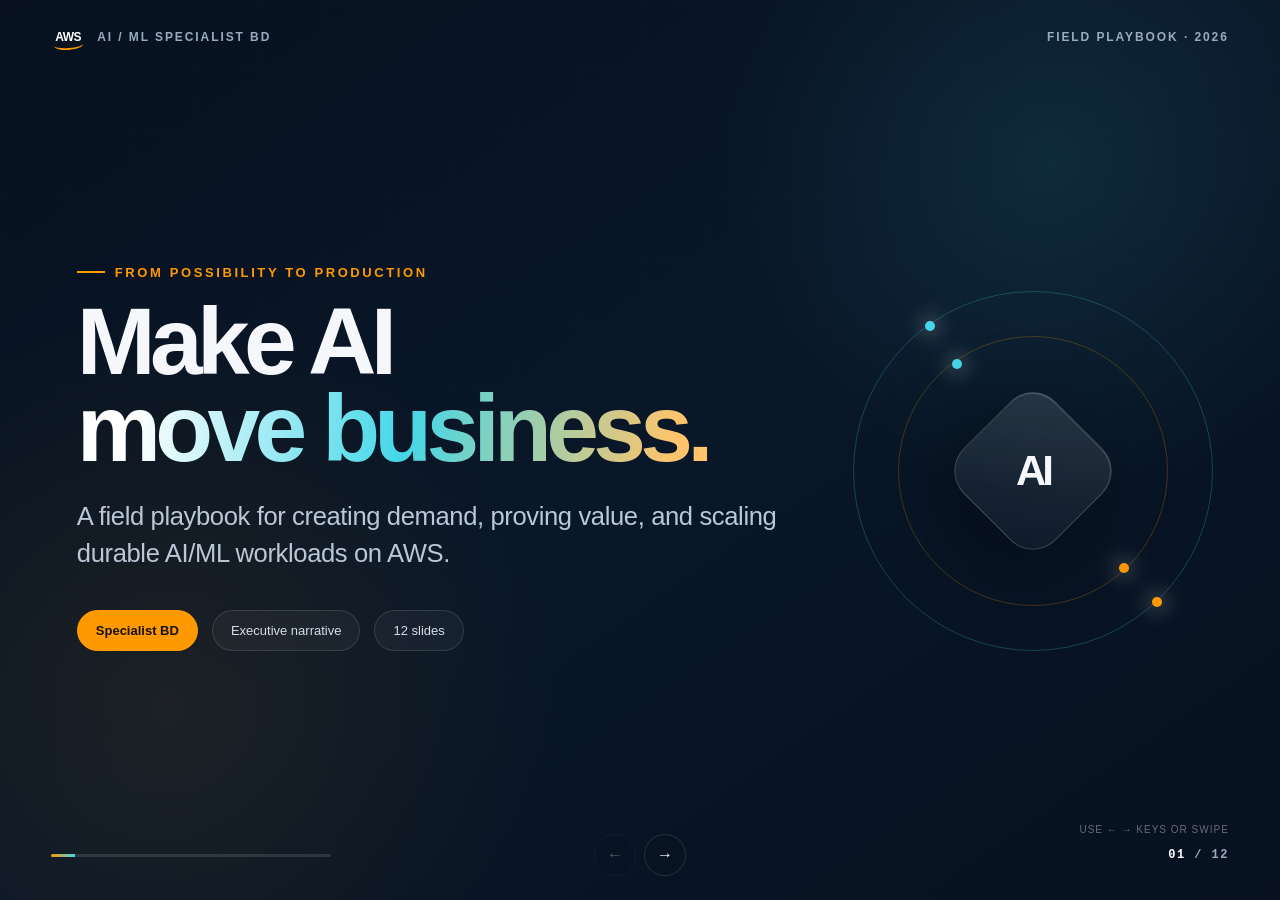
==== commit 4ef7873d: "Merge 2b229afcd87bc605857a401c6f0c01c5aed67e8d into 6d272a5c7ccce40c2912d4b6b80d52e66acf0c34" ====
--- a/presentation/aws-ai-ml-specialist-bd/index.html
+++ b/presentation/aws-ai-ml-specialist-bd/index.html
@@ -1,345 +1,847 @@
 <!doctype html>
-<html lang="zh-CN">
+<html lang="en">
 <head>
   <meta charset="utf-8">
   <meta name="viewport" content="width=device-width, initial-scale=1">
   <meta name="theme-color" content="#07111f">
-  <meta name="description" content="AWS AI/ML Specialist BD 面试演示：企业 AI 转型、Agentic AI、AI Contact Center 与预测智能。">
-  <title>Enterprise AI Transformation | AWS AI/ML Specialist BD</title>
-  <link rel="stylesheet" href="styles.css">
+  <title>AWS AI/ML Specialist BD — Field Playbook</title>
+  <style>
+    :root {
+      --ink: #f5f7fb;
+      --muted: #9aabc0;
+      --night: #07111f;
+      --panel: rgba(15, 29, 48, .78);
+      --line: rgba(255, 255, 255, .12);
+      --orange: #ff9900;
+      --amber: #ffc46b;
+      --cyan: #44d7e8;
+      --green: #62d6a5;
+      --blue: #4f8cff;
+      --purple: #a584ff;
+      --shadow: 0 24px 80px rgba(0, 0, 0, .38);
+    }
+
+    * { box-sizing: border-box; }
+
+    html, body {
+      margin: 0;
+      width: 100%;
+      height: 100%;
+      overflow: hidden;
+      background: var(--night);
+      color: var(--ink);
+      font-family: Inter, ui-sans-serif, -apple-system, BlinkMacSystemFont, "Segoe UI", sans-serif;
+    }
+
+    button { font: inherit; }
+
+    .deck {
+      position: relative;
+      width: 100%;
+      height: 100%;
+      isolation: isolate;
+      background:
+        radial-gradient(circle at 82% 18%, rgba(68, 215, 232, .10), transparent 26%),
+        radial-gradient(circle at 13% 78%, rgba(255, 153, 0, .08), transparent 30%),
+        linear-gradient(145deg, #07111f 0%, #091728 50%, #07111f 100%);
+    }
+
+    .deck::before {
+      content: "";
+      position: absolute;
+      inset: 0;
+      z-index: -1;
+      opacity: .18;
+      background-image:
+        linear-gradient(rgba(255,255,255,.045) 1px, transparent 1px),
+        linear-gradient(90deg, rgba(255,255,255,.045) 1px, transparent 1px);
+      background-size: 64px 64px;
+      mask-image: linear-gradient(to bottom, black, transparent 90%);
+    }
+
+    .topbar {
+      position: fixed;
+      inset: 0 0 auto 0;
+      z-index: 20;
+      height: 74px;
+      padding: 0 4vw;
+      display: flex;
+      align-items: center;
+      justify-content: space-between;
+      pointer-events: none;
+    }
+
+    .brand, .chapter {
+      display: flex;
+      align-items: center;
+      gap: 12px;
+      color: var(--muted);
+      font-size: 12px;
+      font-weight: 700;
+      letter-spacing: .16em;
+      text-transform: uppercase;
+    }
+
+    .brand-mark {
+      width: 34px;
+      height: 22px;
+      position: relative;
+      display: inline-grid;
+      place-items: center;
+      color: #fff;
+      font-size: 12px;
+      font-weight: 900;
+      letter-spacing: -.04em;
+    }
+
+    .brand-mark::after {
+      content: "";
+      position: absolute;
+      width: 29px;
+      height: 8px;
+      left: 3px;
+      bottom: -2px;
+      border-bottom: 2px solid var(--orange);
+      border-radius: 0 0 50% 50%;
+      transform: rotate(-4deg);
+    }
+
+    .slides { width: 100%; height: 100%; }
+
+    .slide {
+      position: absolute;
+      inset: 0;
+      padding: clamp(92px, 10vh, 120px) 6vw clamp(76px, 8vh, 96px);
+      display: grid;
+      align-content: center;
+      opacity: 0;
+      visibility: hidden;
+      transform: translateX(40px) scale(.985);
+      transition: opacity .5s ease, transform .55s cubic-bezier(.2,.75,.2,1), visibility .5s;
+    }
+
+    .slide.active {
+      opacity: 1;
+      visibility: visible;
+      transform: translateX(0) scale(1);
+    }
+
+    .slide.leaving { transform: translateX(-40px) scale(.985); }
+
+    .slide-inner {
+      width: min(1240px, 100%);
+      margin: 0 auto;
+    }
+
+    .eyebrow {
+      display: flex;
+      align-items: center;
+      gap: 10px;
+      margin-bottom: 18px;
+      color: var(--orange);
+      font-size: 13px;
+      font-weight: 800;
+      letter-spacing: .2em;
+      text-transform: uppercase;
+    }
+
+    .eyebrow::before {
+      content: "";
+      width: 28px;
+      height: 2px;
+      background: currentColor;
+    }
+
+    h1, h2, h3, p { margin-top: 0; }
+
+    h1 {
+      max-width: 920px;
+      margin-bottom: 26px;
+      font-size: clamp(54px, 7.4vw, 110px);
+      line-height: .92;
+      letter-spacing: -.06em;
+      font-weight: 760;
+    }
+
+    h2 {
+      max-width: 940px;
+      margin-bottom: 28px;
+      font-size: clamp(38px, 5vw, 70px);
+      line-height: .98;
+      letter-spacing: -.045em;
+      font-weight: 730;
+    }
+
+    h3 {
+      margin-bottom: 10px;
+      font-size: clamp(18px, 1.8vw, 25px);
+      line-height: 1.15;
+      letter-spacing: -.025em;
+    }
+
+    .gradient-text {
+      color: transparent;
+      background: linear-gradient(100deg, #fff 10%, var(--cyan) 52%, var(--amber) 94%);
+      -webkit-background-clip: text;
+      background-clip: text;
+    }
+
+    .lead {
+      max-width: 780px;
+      color: #bac7d7;
+      font-size: clamp(18px, 2vw, 27px);
+      line-height: 1.45;
+      letter-spacing: -.015em;
+    }
+
+    .micro { color: var(--muted); font-size: 13px; line-height: 1.55; }
+    .accent { color: var(--orange); }
+    .cyan { color: var(--cyan); }
+    .green { color: var(--green); }
+
+    .title-grid {
+      display: grid;
+      grid-template-columns: 1.35fr .65fr;
+      gap: 6vw;
+      align-items: end;
+    }
+
+    .signal {
+      position: relative;
+      min-height: 360px;
+      display: grid;
+      place-items: center;
+    }
+
+    .orbit {
+      position: absolute;
+      width: min(30vw, 360px);
+      aspect-ratio: 1;
+      border: 1px solid rgba(68, 215, 232, .24);
+      border-radius: 50%;
+      animation: spin 20s linear infinite;
+    }
+
+    .orbit:nth-child(2) { width: min(22vw, 270px); border-color: rgba(255,153,0,.24); animation-direction: reverse; animation-duration: 14s; }
+    .orbit::before, .orbit::after {
+      content: "";
+      position: absolute;
+      width: 10px;
+      aspect-ratio: 1;
+      top: 8%;
+      left: 20%;
+      border-radius: 50%;
+      background: var(--cyan);
+      box-shadow: 0 0 22px currentColor;
+    }
+    .orbit::after { inset: auto 14% 12% auto; background: var(--orange); }
+
+    .core {
+      width: 130px;
+      aspect-ratio: 1;
+      display: grid;
+      place-items: center;
+      border: 1px solid rgba(255,255,255,.16);
+      border-radius: 32px;
+      background: linear-gradient(145deg, rgba(255,255,255,.12), rgba(255,255,255,.025));
+      box-shadow: var(--shadow), inset 0 1px rgba(255,255,255,.15);
+      transform: rotate(45deg);
+    }
+
+    .core span { transform: rotate(-45deg); font-size: 42px; font-weight: 800; letter-spacing: -.1em; }
+    @keyframes spin { to { transform: rotate(360deg); } }
+
+    .section-number {
+      position: absolute;
+      right: 6vw;
+      bottom: 7vh;
+      color: rgba(255,255,255,.035);
+      font-size: clamp(140px, 22vw, 330px);
+      line-height: .7;
+      font-weight: 800;
+      letter-spacing: -.09em;
+      pointer-events: none;
+    }
+
+    .cards {
+      display: grid;
+      grid-template-columns: repeat(3, 1fr);
+      gap: 18px;
+    }
+
+    .card {
+      position: relative;
+      min-height: 185px;
+      padding: 26px;
+      overflow: hidden;
+      border: 1px solid var(--line);
+      border-radius: 20px;
+      background: linear-gradient(145deg, rgba(21,39,62,.90), rgba(9,23,40,.72));
+      box-shadow: 0 14px 42px rgba(0,0,0,.16);
+    }
+
+    .card::after {
+      content: "";
+      position: absolute;
+      inset: auto -18% -45% auto;
+      width: 150px;
+      aspect-ratio: 1;
+      border-radius: 50%;
+      background: var(--glow, var(--cyan));
+      opacity: .08;
+      filter: blur(4px);
+    }
+
+    .card-kicker {
+      display: inline-flex;
+      align-items: center;
+      justify-content: center;
+      min-width: 34px;
+      height: 34px;
+      margin-bottom: 24px;
+      padding: 0 10px;
+      border: 1px solid rgba(255,255,255,.14);
+      border-radius: 10px;
+      color: var(--glow, var(--cyan));
+      background: rgba(255,255,255,.035);
+      font-size: 13px;
+      font-weight: 800;
+    }
+
+    .card p { margin: 0; color: var(--muted); font-size: 15px; line-height: 1.5; }
+
+    .stat-row {
+      display: grid;
+      grid-template-columns: repeat(4, 1fr);
+      gap: 14px;
+      margin-top: 36px;
+    }
+
+    .stat {
+      padding: 18px 20px;
+      border-top: 1px solid var(--line);
+    }
+
+    .stat strong { display: block; margin-bottom: 6px; font-size: clamp(28px, 3vw, 44px); letter-spacing: -.055em; }
+    .stat span { color: var(--muted); font-size: 12px; letter-spacing: .08em; text-transform: uppercase; }
+
+    .split {
+      display: grid;
+      grid-template-columns: .82fr 1.18fr;
+      gap: clamp(30px, 6vw, 86px);
+      align-items: center;
+    }
+
+    .stack { display: grid; gap: 12px; }
+
+    .layer {
+      position: relative;
+      padding: 18px 22px 18px 70px;
+      border: 1px solid var(--line);
+      border-radius: 16px;
+      background: rgba(13,29,48,.76);
+    }
+
+    .layer b {
+      position: absolute;
+      left: 18px;
+      top: 50%;
+      width: 34px;
+      height: 34px;
+      display: grid;
+      place-items: center;
+      border-radius: 10px;
+      color: var(--night);
+      background: var(--layer-color, var(--cyan));
+      transform: translateY(-50%);
+    }
+
+    .layer strong { display: block; margin-bottom: 3px; font-size: 16px; }
+    .layer span { color: var(--muted); font-size: 13px; }
+
+    .funnel {
+      display: grid;
+      gap: 12px;
+      width: min(560px, 100%);
+    }
+
+    .funnel-step {
+      width: var(--width);
+      margin: 0 auto;
+      padding: 17px 22px;
+      display: flex;
+      justify-content: space-between;
+      border: 1px solid var(--line);
+      border-radius: 13px;
+      background: linear-gradient(90deg, rgba(79,140,255,.18), rgba(68,215,232,.06));
+    }
+    .funnel-step:nth-child(2) { background: linear-gradient(90deg, rgba(68,215,232,.18), rgba(98,214,165,.06)); }
+    .funnel-step:nth-child(3) { background: linear-gradient(90deg, rgba(98,214,165,.18), rgba(255,153,0,.06)); }
+    .funnel-step:nth-child(4) { background: linear-gradient(90deg, rgba(255,153,0,.22), rgba(255,196,107,.08)); }
+    .funnel-step span { color: var(--muted); font-size: 13px; }
+
+    .plays {
+      display: grid;
+      grid-template-columns: repeat(2, 1fr);
+      gap: 16px;
+    }
+
+    .play {
+      padding: 22px 24px;
+      display: grid;
+      grid-template-columns: auto 1fr;
+      gap: 18px;
+      align-items: start;
+      border-bottom: 1px solid var(--line);
+    }
+
+    .play-num {
+      color: var(--orange);
+      font: 700 13px/1 ui-monospace, SFMono-Regular, Menlo, monospace;
+      letter-spacing: .08em;
+    }
+    .play h3 { font-size: 19px; }
+    .play p { margin: 0; color: var(--muted); font-size: 14px; line-height: 1.45; }
+
+    .timeline {
+      position: relative;
+      display: grid;
+      grid-template-columns: repeat(4, 1fr);
+      gap: 16px;
+      margin-top: 44px;
+    }
+
+    .timeline::before {
+      content: "";
+      position: absolute;
+      top: 18px;
+      left: 4%;
+      right: 4%;
+      height: 1px;
+      background: linear-gradient(90deg, var(--blue), var(--cyan), var(--green), var(--orange));
+    }
+
+    .phase { position: relative; padding-top: 54px; }
+    .phase::before {
+      content: "";
+      position: absolute;
+      z-index: 1;
+      top: 10px;
+      left: 0;
+      width: 16px;
+      aspect-ratio: 1;
+      border: 5px solid var(--night);
+      border-radius: 50%;
+      background: var(--phase, var(--cyan));
+      box-shadow: 0 0 0 1px var(--phase, var(--cyan)), 0 0 20px color-mix(in srgb, var(--phase, var(--cyan)) 50%, transparent);
+    }
+    .phase small { color: var(--phase, var(--cyan)); font-weight: 800; letter-spacing: .12em; text-transform: uppercase; }
+    .phase h3 { margin-top: 8px; }
+    .phase p { color: var(--muted); font-size: 14px; line-height: 1.5; }
+
+    .matrix {
+      position: relative;
+      height: min(53vh, 480px);
+      margin-top: 28px;
+      border-left: 1px solid var(--line);
+      border-bottom: 1px solid var(--line);
+      background:
+        linear-gradient(rgba(255,255,255,.045) 1px, transparent 1px),
+        linear-gradient(90deg, rgba(255,255,255,.045) 1px, transparent 1px);
+      background-size: 25% 25%;
+    }
+
+    .axis-y, .axis-x { position: absolute; color: var(--muted); font-size: 11px; letter-spacing: .1em; text-transform: uppercase; }
+    .axis-y { left: -54px; top: 50%; transform: rotate(-90deg); }
+    .axis-x { right: 0; bottom: -28px; }
+
+    .bubble {
+      position: absolute;
+      left: var(--x);
+      bottom: var(--y);
+      width: var(--size);
+      aspect-ratio: 1;
+      display: grid;
+      place-items: center;
+      padding: 12px;
+      border: 1px solid color-mix(in srgb, var(--bubble) 65%, white);
+      border-radius: 50%;
+      color: white;
+      background: color-mix(in srgb, var(--bubble) 22%, rgba(7,17,31,.78));
+      box-shadow: 0 0 38px color-mix(in srgb, var(--bubble) 18%, transparent);
+      text-align: center;
+      font-size: clamp(10px, 1vw, 13px);
+      font-weight: 700;
+      transform: translate(-50%, 50%);
+    }
+
+    .scorecard {
+      display: grid;
+      grid-template-columns: 1.1fr .9fr;
+      gap: 32px;
+      align-items: stretch;
+    }
+
+    .metric-list { display: grid; gap: 12px; }
+    .metric {
+      display: grid;
+      grid-template-columns: 150px 1fr 58px;
+      gap: 16px;
+      align-items: center;
+      font-size: 14px;
+    }
+    .bar { height: 8px; overflow: hidden; border-radius: 99px; background: rgba(255,255,255,.08); }
+    .bar i { display: block; width: var(--fill); height: 100%; border-radius: inherit; background: linear-gradient(90deg, var(--cyan), var(--green)); }
+    .metric b { text-align: right; color: var(--green); font-size: 13px; }
+
+    .north-star {
+      display: grid;
+      place-items: center;
+      padding: 34px;
+      border: 1px solid rgba(255,153,0,.22);
+      border-radius: 24px;
+      background: radial-gradient(circle at 50% 30%, rgba(255,153,0,.15), transparent 55%), rgba(12,26,44,.72);
+      text-align: center;
+    }
+    .north-star strong { display: block; color: var(--orange); font-size: clamp(56px, 7vw, 90px); letter-spacing: -.07em; }
+    .north-star span { max-width: 260px; color: #c8d1dc; font-size: 15px; line-height: 1.4; }
+
+    .quote {
+      max-width: 1080px;
+      font-size: clamp(38px, 5.2vw, 74px);
+      line-height: 1.05;
+      letter-spacing: -.045em;
+      font-weight: 650;
+    }
+    .quote em { color: var(--orange); font-style: normal; }
+
+    .cta-row { display: flex; gap: 14px; margin-top: 38px; flex-wrap: wrap; }
+    .pill {
+      padding: 12px 18px;
+      border: 1px solid var(--line);
+      border-radius: 999px;
+      color: #d4dde8;
+      background: rgba(255,255,255,.04);
+      font-size: 13px;
+    }
+    .pill.primary { border-color: var(--orange); color: #17100a; background: var(--orange); font-weight: 800; }
+
+    .controls {
+      position: fixed;
+      z-index: 30;
+      left: 4vw;
+      right: 4vw;
+      bottom: 24px;
+      display: grid;
+      grid-template-columns: 1fr auto 1fr;
+      align-items: center;
+      pointer-events: none;
+    }
+
+    .progress-track {
+      width: min(280px, 26vw);
+      height: 3px;
+      overflow: hidden;
+      border-radius: 99px;
+      background: rgba(255,255,255,.12);
+    }
+    .progress-fill { width: 0; height: 100%; background: linear-gradient(90deg, var(--orange), var(--cyan)); transition: width .45s ease; }
+
+    .nav { display: flex; gap: 8px; pointer-events: auto; }
+    .nav button {
+      width: 42px;
+      height: 42px;
+      display: grid;
+      place-items: center;
+      border: 1px solid var(--line);
+      border-radius: 50%;
+      color: white;
+      background: rgba(8,19,33,.75);
+      cursor: pointer;
+      transition: border-color .2s, background .2s, transform .2s;
+    }
+    .nav button:hover { border-color: var(--orange); background: rgba(255,153,0,.1); transform: translateY(-2px); }
+    .nav button:disabled { opacity: .3; cursor: default; transform: none; }
+
+    .counter { justify-self: end; color: var(--muted); font: 700 12px/1 ui-monospace, SFMono-Regular, Menlo, monospace; letter-spacing: .12em; }
+    .counter b { color: white; }
+
+    .hint {
+      position: fixed;
+      z-index: 35;
+      right: 4vw;
+      bottom: 65px;
+      color: rgba(255,255,255,.38);
+      font-size: 10px;
+      letter-spacing: .1em;
+      text-transform: uppercase;
+      transition: opacity .4s;
+    }
+
+    @media (max-width: 900px) {
+      .slide { padding-left: 5vw; padding-right: 5vw; overflow-y: auto; align-content: start; }
+      .title-grid, .split, .scorecard { grid-template-columns: 1fr; }
+      .signal { display: none; }
+      .cards { grid-template-columns: 1fr 1fr; }
+      .card { min-height: 150px; }
+      .stat-row { grid-template-columns: 1fr 1fr; }
+      .timeline { grid-template-columns: 1fr 1fr; }
+      .timeline::before { display: none; }
+      .phase { padding-top: 28px; }
+      .phase::before { top: 0; }
+      .matrix { height: 420px; }
+    }
+
+    @media (max-width: 620px) {
+      .chapter, .hint { display: none; }
+      .slide { padding-top: 84px; padding-bottom: 78px; }
+      h1 { font-size: 51px; }
+      h2 { font-size: 38px; }
+      .cards, .plays, .timeline, .stat-row { grid-template-columns: 1fr; }
+      .metric { grid-template-columns: 110px 1fr 42px; gap: 8px; }
+      .controls { grid-template-columns: 1fr auto; }
+      .progress-track { width: 38vw; }
+      .counter { display: none; }
+      .card { min-height: auto; }
+      .bubble { --size: 82px !important; }
+    }
+
+    @media (prefers-reduced-motion: reduce) {
+      *, *::before, *::after { animation: none !important; transition-duration: .01ms !important; }
+    }
+  </style>
 </head>
 <body>
-  <main class="deck" id="deck" aria-label="AWS AI/ML Specialist BD 企业 AI 转型提案">
+  <main class="deck" aria-label="AWS AI and ML Specialist Business Development slide deck">
     <header class="topbar">
-      <a class="brand" href="#1" aria-label="返回封面"><span class="brand-word">aws</span><span>AI / ML SPECIALIST BD</span></a>
-      <div class="chapter" id="chapter">EXECUTIVE BRIEFING</div>
+      <div class="brand"><span class="brand-mark">aws</span><span>AI / ML Specialist BD</span></div>
+      <div class="chapter" id="chapter">Field playbook · 2026</div>
     </header>
 
     <div class="slides" id="slides">
-      <!-- 01 / Hero -->
-      <section class="slide slide-hero active" data-title="Executive Briefing" id="slide-1">
-        <div class="hero-orb orb-a"></div><div class="hero-orb orb-b"></div>
-        <div class="slide-content hero-grid">
+      <section class="slide active" data-chapter="Field playbook · 2026">
+        <div class="slide-inner title-grid">
           <div>
-            <p class="kicker">AWS AI / ML SPECIALIST BD INTERVIEW</p>
-            <h1>从 AI 能力<br>到<span class="text-gradient">企业级增长引擎</span></h1>
-            <p class="hero-lead">Enterprise AI Adoption & AI/ML Business Development Journey</p>
-            <div class="candidate-line"><strong>Yang Long</strong><span>Sr. Specialist BD – AI/ML · Amazon Web Services</span></div>
-            <div class="hero-meta"><span>Solution Architecture</span><i></i><span>GTM Strategy</span><i></i><span>AI Modernization</span></div>
-          </div>
-          <div class="hero-visual" aria-hidden="true">
-            <div class="ai-core"><span>AI</span><small>BUSINESS<br>VALUE</small></div>
-            <div class="orbit orbit-one"><b>DATA</b><b>MODEL</b><b>AGENT</b></div>
-            <div class="orbit orbit-two"></div>
-          </div>
-        </div>
-        <p class="slide-note">面向 AWS AI/ML BD、SA 与企业决策者的 Executive Briefing</p>
-      </section>
-
-      <!-- 02 / Fit -->
-      <section class="slide" data-title="Why I Fit" id="slide-2">
-        <div class="slide-content">
-          <p class="kicker">01 · WHY I FIT</p>
-          <div class="title-row"><h2>我连接的不是产品与客户，<br>而是<span class="cyan">技术可能性与商业必然性</span></h2><span class="section-code">01</span></div>
-          <div class="proof-strip"><article><strong>50+</strong><span>Enterprise AI Projects</span></article><article><strong>C-Level</strong><span>Executive Engagement</span></article><article><strong>3</strong><span>AI Platform Domains</span></article><article><strong>End-to-End</strong><span>Discovery → Scale</span></article></div>
-          <div class="fit-map">
-            <article class="fit-card"><span class="fit-icon">CX</span><h3>Conversational AI</h3><p>以 Multi-turn Dialogue、Virtual Human、Emotional Interaction 与 Voice AI 打造品牌体验。</p><strong>XiaoIce</strong></article>
-            <div class="fit-connector"><span>DISCOVER</span><span>SHAPE</span><span>SCALE</span></div>
-            <article class="fit-card"><span class="fit-icon">AI</span><h3>Enterprise AI Platform</h3><p>以 BotFactory、Voice AI 与 AI Hub，把单点 Bot 升级为企业 AI 平台。</p><strong>Emotibot</strong></article>
-            <div class="fit-connector"><span>DATA</span><span>VALUE</span><span>GTM</span></div>
-            <article class="fit-card"><span class="fit-icon">ML</span><h3>Predictive Intelligence</h3><p>以 Feature Engineering、Predictive AI 和精准营销，把数据转化为下一最佳行动。</p><strong>Convertlab</strong></article>
-          </div>
-          <div class="thesis"><span>我的核心价值</span><p>以客户业务问题为起点，构建 <b>Executive Narrative</b>，组织技术与生态资源，并把首个成功沉淀为可复制的 <b>GTM motion</b>。</p></div>
-        </div>
-      </section>
-
-      <!-- 03 / XiaoIce -->
-      <section class="slide" data-title="XiaoIce · Experience" id="slide-3">
-        <div class="slide-content split-42">
+            <div class="eyebrow">From possibility to production</div>
+            <h1>Make AI<br><span class="gradient-text">move business.</span></h1>
+            <p class="lead">A field playbook for creating demand, proving value, and scaling durable AI/ML workloads on AWS.</p>
+            <div class="cta-row"><span class="pill primary">Specialist BD</span><span class="pill">Executive narrative</span><span class="pill">12 slides</span></div>
+          </div>
+          <div class="signal" aria-hidden="true">
+            <div class="orbit"></div><div class="orbit"></div>
+            <div class="core"><span>AI</span></div>
+          </div>
+        </div>
+      </section>
+
+      <section class="slide" data-chapter="01 · The mandate">
+        <div class="section-number">01</div>
+        <div class="slide-inner">
+          <div class="eyebrow">The mandate</div>
+          <h2>Customers don’t need more AI theater.<br><span class="cyan">They need a path to value.</span></h2>
+          <div class="cards">
+            <article class="card" style="--glow:var(--blue)"><div class="card-kicker">01</div><h3>Find the wedge</h3><p>Anchor on a high-friction workflow with executive relevance, measurable economics, and accessible data.</p></article>
+            <article class="card" style="--glow:var(--cyan)"><div class="card-kicker">02</div><h3>De-risk the first move</h3><p>Turn ambiguity into a scoped experiment with clear owners, architecture guardrails, and success criteria.</p></article>
+            <article class="card" style="--glow:var(--orange)"><div class="card-kicker">03</div><h3>Design for the second win</h3><p>Build the operating model, platform primitives, and internal proof needed to scale beyond one use case.</p></article>
+          </div>
+        </div>
+      </section>
+
+      <section class="slide" data-chapter="02 · Market signal">
+        <div class="slide-inner">
+          <div class="eyebrow">Read the market signal</div>
+          <h2>The opportunity is shifting<br>from <span class="accent">models</span> to <span class="green">systems.</span></h2>
+          <p class="lead">Winning conversations connect intelligence to the full production stack—not just a benchmark.</p>
+          <div class="stat-row">
+            <div class="stat"><strong class="cyan">Data</strong><span>Context + quality</span></div>
+            <div class="stat"><strong class="green">Trust</strong><span>Security + governance</span></div>
+            <div class="stat"><strong class="accent">Action</strong><span>Agents + workflows</span></div>
+            <div class="stat"><strong style="color:var(--purple)">Scale</strong><span>Ops + economics</span></div>
+          </div>
+        </div>
+      </section>
+
+      <section class="slide" data-chapter="03 · The AWS advantage">
+        <div class="slide-inner split">
           <div>
-            <p class="kicker">02 · CONVERSATIONAL AI</p>
-            <h2>XiaoIce：从聊天机器人<br>到<span class="orange">品牌 AI 体验</span></h2>
-            <p class="lead">真正的 Conversational AI 不是“回答更多问题”，而是在每次对话中保持品牌人格、业务知识与服务目标的一致。</p>
-            <div class="insight-callout"><b>BD 视角</b><span>客户购买的不是 Bot，而是更低的服务成本、更高的转化，以及可持续运营的数字触点。</span></div>
-          </div>
-          <div class="experience-wheel" aria-label="品牌 AI 体验框架">
-            <div class="wheel-center"><strong>BRAND AI</strong><span>Experience</span></div>
-            <article style="--x:50%;--y:4%"><b>01</b><span>Persona<br>品牌人格</span></article>
-            <article style="--x:84%;--y:34%"><b>02</b><span>Knowledge<br>业务知识</span></article>
-            <article style="--x:72%;--y:75%"><b>03</b><span>Journey<br>客户旅程</span></article>
-            <article style="--x:22%;--y:75%"><b>04</b><span>Learning<br>持续学习</span></article>
-            <article style="--x:8%;--y:34%"><b>05</b><span>Safety<br>内容安全</span></article>
-          </div>
-        </div>
-      </section>
-
-      <!-- 04 / STAR XiaoIce -->
-      <section class="slide" data-title="XiaoIce · STAR Case" id="slide-4">
-        <div class="slide-content">
-          <p class="kicker">03 · STAR CASE / EUROPEAN BEAUTY BRAND</p>
-          <div class="title-row compact"><h2>把“客服需求”重构为<span class="cyan">品牌增长场景</span></h2><span class="case-chip">Business Reframing</span></div>
-          <div class="star-grid">
-            <article class="star-card situation"><header><b>S</b><span>SITUATION</span></header><h3>品牌希望服务年轻消费者</h3><p>传统客服无法体现品牌人格、情绪化互动与高端客户体验；同时面对 Alibaba Cloud、Ronglian、Huanxin 的竞争。</p></article>
-            <article class="star-card task"><header><b>T</b><span>TASK</span></header><h3>建立可验证的商业命题</h3><p>构建 AI Customer Service、Multi-turn Dialogue、品牌一致交互与 Virtual Human 能力。</p></article>
-            <article class="star-card action"><header><b>A</b><span>ACTION</span></header><h3>从体验原型到 POC Validation</h3><p>不比 FAQ 数量；以“AI Brand Experience Platform”重构需求，通过 Emotional Dialogue、Customized TTS、Multi-turn Demo 与高管演示建立差异化。</p></article>
-            <article class="star-card result"><header><b>R</b><span>RESULT</span></header><h3>形成从试点到扩展的共识</h3><p>赢得项目，与传统客服 SaaS 形成差异化，并建立 AI Brand Engagement 能力。</p></article>
-          </div>
-          <div class="case-footer"><span>竞争定位</span><b>不是“更会聊天”</b><i>→</i><b>而是更懂品牌、更能完成任务、更容易规模化</b></div>
-        </div>
-      </section>
-
-      <!-- 05 / XiaoIce AWS Architecture -->
-      <section class="slide diagram-slide" data-title="XiaoIce · AWS Modernization" id="slide-5">
-        <div class="slide-content">
-          <p class="kicker">04 · AWS MODERNIZATION / AI ENGAGEMENT PLATFORM</p>
-          <div class="title-row compact"><h2>从品牌 Bot 到<span class="orange">可治理的 AI Engagement Platform</span></h2><span class="case-chip">Bedrock · Multi-model</span></div>
-          <div class="architecture architecture-xiaoice">
-            <div class="arch-flow">
-              <div class="arch-group channels"><small>CHANNEL LAYER</small><div class="service-row"><div class="service">Web</div><div class="service">App</div><div class="service">Social</div><div class="service">Voice</div></div></div>
-              <div class="arrow"><span>HTTPS</span></div>
-              <div class="service major api"><i>API</i><strong>Amazon API Gateway</strong></div>
-              <div class="arrow"></div>
-              <div class="arch-group agent"><small>AGENT LAYER</small><div class="service aws"><i>BA</i><strong>Amazon Bedrock Agents</strong><span>Planning · Tool Use · Actions</span></div></div>
-              <div class="arrow"></div>
-              <div class="arch-group models"><small>MULTI-MODEL LAYER</small><div class="service-row"><div class="service model">Claude</div><div class="service model">Nova</div><div class="service model">Titan</div></div></div>
+            <div class="eyebrow">The AWS advantage</div>
+            <h2>Choice at every layer.<br><span class="gradient-text">One path to production.</span></h2>
+            <p class="lead">Start where the customer is—and connect infrastructure, models, data, and applications without creating another island.</p>
+          </div>
+          <div class="stack">
+            <div class="layer" style="--layer-color:var(--orange)"><b>4</b><strong>Business applications</strong><span>Amazon Q · agentic workflows · industry solutions</span></div>
+            <div class="layer" style="--layer-color:var(--green)"><b>3</b><strong>Build with foundation models</strong><span>Amazon Bedrock · model choice · agents · guardrails</span></div>
+            <div class="layer" style="--layer-color:var(--cyan)"><b>2</b><strong>Build, train, and deploy ML</strong><span>Amazon SageMaker AI · MLOps · data and analytics</span></div>
+            <div class="layer" style="--layer-color:var(--blue)"><b>1</b><strong>High-performance infrastructure</strong><span>AWS Trainium · AWS Inferentia · GPUs · elastic compute</span></div>
+          </div>
+        </div>
+      </section>
+
+      <section class="slide" data-chapter="04 · Qualification">
+        <div class="slide-inner split">
+          <div>
+            <div class="eyebrow">Qualify for momentum</div>
+            <h2>Start with the <span class="cyan">business event.</span><br>Not the demo.</h2>
+            <p class="lead">A qualified AI opportunity has pain, power, proof, and a production path.</p>
+          </div>
+          <div class="funnel">
+            <div class="funnel-step" style="--width:100%"><strong>Business pressure</strong><span>Why now?</span></div>
+            <div class="funnel-step" style="--width:88%"><strong>Economic owner</strong><span>Who wins?</span></div>
+            <div class="funnel-step" style="--width:76%"><strong>Evidence plan</strong><span>What proves it?</span></div>
+            <div class="funnel-step" style="--width:64%"><strong>Scale path</strong><span>Then what?</span></div>
+          </div>
+        </div>
+      </section>
+
+      <section class="slide" data-chapter="05 · Conversation plays">
+        <div class="slide-inner">
+          <div class="eyebrow">Four conversation plays</div>
+          <h2>Meet the customer at<br><span class="gradient-text">their moment of change.</span></h2>
+          <div class="plays">
+            <article class="play"><div class="play-num">01</div><div><h3>Reinvent a workflow</h3><p>Compress cycle time, improve quality, and augment expert judgment with generative AI.</p></div></article>
+            <article class="play"><div class="play-num">02</div><div><h3>Modernize the ML estate</h3><p>Unify fragmented tooling, industrialize MLOps, and improve utilization and governance.</p></div></article>
+            <article class="play"><div class="play-num">03</div><div><h3>Activate proprietary data</h3><p>Ground models in trusted enterprise context while preserving permissions and lineage.</p></div></article>
+            <article class="play"><div class="play-num">04</div><div><h3>Build an AI factory</h3><p>Create reusable platform capabilities that turn isolated pilots into a portfolio of outcomes.</p></div></article>
+          </div>
+        </div>
+      </section>
+
+      <section class="slide" data-chapter="06 · Value architecture">
+        <div class="slide-inner">
+          <div class="eyebrow">Value architecture</div>
+          <h2>Translate one idea into a<br><span class="green">decision-ready case.</span></h2>
+          <div class="timeline">
+            <div class="phase" style="--phase:var(--blue)"><small>Frame</small><h3>Outcome</h3><p>Name the business metric, baseline, owner, and cost of inaction.</p></div>
+            <div class="phase" style="--phase:var(--cyan)"><small>Prove</small><h3>Evidence</h3><p>Test the riskiest assumption with representative data and users.</p></div>
+            <div class="phase" style="--phase:var(--green)"><small>Plan</small><h3>Production</h3><p>Map security, integration, change, operations, and unit economics.</p></div>
+            <div class="phase" style="--phase:var(--orange)"><small>Scale</small><h3>Portfolio</h3><p>Reuse patterns, fund the roadmap, and amplify internal advocates.</p></div>
+          </div>
+        </div>
+      </section>
+
+      <section class="slide" data-chapter="07 · Portfolio focus">
+        <div class="slide-inner">
+          <div class="eyebrow">Portfolio focus</div>
+          <h2>Prioritize for <span class="accent">velocity</span> and <span class="cyan">repetition.</span></h2>
+          <div class="matrix" role="img" aria-label="Opportunity matrix plotting use cases by time to value and strategic leverage">
+            <span class="axis-y">Strategic leverage →</span><span class="axis-x">Time to value →</span>
+            <div class="bubble" style="--x:22%;--y:71%;--size:126px;--bubble:var(--green)">Knowledge assistant</div>
+            <div class="bubble" style="--x:48%;--y:78%;--size:145px;--bubble:var(--cyan)">Developer productivity</div>
+            <div class="bubble" style="--x:75%;--y:64%;--size:136px;--bubble:var(--purple)">Intelligent operations</div>
+            <div class="bubble" style="--x:34%;--y:28%;--size:112px;--bubble:var(--blue)">Document processing</div>
+            <div class="bubble" style="--x:71%;--y:24%;--size:104px;--bubble:var(--orange)">Custom model</div>
+          </div>
+        </div>
+      </section>
+
+      <section class="slide" data-chapter="08 · First 90 days">
+        <div class="slide-inner">
+          <div class="eyebrow">First 90 days</div>
+          <h2>Build signal. Create proof.<br><span class="gradient-text">Earn the right to scale.</span></h2>
+          <div class="cards">
+            <article class="card" style="--glow:var(--blue)"><div class="card-kicker">0—30</div><h3>Map the territory</h3><p>Segment accounts, identify executive triggers, align account teams, and recruit lighthouse partners.</p></article>
+            <article class="card" style="--glow:var(--cyan)"><div class="card-kicker">31—60</div><h3>Create evidence</h3><p>Run focused discovery, launch working-backwards sessions, and shape a small set of decisive proofs.</p></article>
+            <article class="card" style="--glow:var(--orange)"><div class="card-kicker">61—90</div><h3>Codify the motion</h3><p>Convert wins into repeatable plays, references, enablement, and a prioritized scale pipeline.</p></article>
+          </div>
+        </div>
+      </section>
+
+      <section class="slide" data-chapter="09 · Operating rhythm">
+        <div class="slide-inner scorecard">
+          <div>
+            <div class="eyebrow">Operating rhythm</div>
+            <h2>Measure the motion,<br>not just the <span class="accent">moment.</span></h2>
+            <div class="metric-list">
+              <div class="metric"><span>Exec discovery</span><div class="bar"><i style="--fill:86%"></i></div><b>weekly</b></div>
+              <div class="metric"><span>Qualified value</span><div class="bar"><i style="--fill:76%"></i></div><b>↑ QoQ</b></div>
+              <div class="metric"><span>Proof → prod.</span><div class="bar"><i style="--fill:64%"></i></div><b>rate</b></div>
+              <div class="metric"><span>Partner leverage</span><div class="bar"><i style="--fill:72%"></i></div><b>attach</b></div>
+              <div class="metric"><span>Repeatability</span><div class="bar"><i style="--fill:58%"></i></div><b>plays</b></div>
             </div>
-            <div class="arch-lower">
-              <div class="arch-group knowledge"><small>KNOWLEDGE LAYER</small><div class="service aws"><i>KB</i><strong>Knowledge Bases for Bedrock</strong></div><div class="down-arrow">↓</div><div class="service"><strong>Amazon OpenSearch</strong><span>Vector Store</span></div></div>
-              <div class="bi-arrow">↔</div>
-              <div class="arch-group systems"><small>ENTERPRISE SYSTEM LAYER</small><div class="service-row vertical"><div class="service">CRM</div><div class="service">Product</div><div class="service">Marketing</div></div></div>
-            </div>
-            <aside class="governance"><small>GOVERNANCE</small><div><i>G</i><span>Guardrails</span></div><div><i>I</i><span>IAM</span></div><div><i>C</i><span>CloudWatch</span></div></aside>
-          </div>
-          <div class="insight-strip"><article><b>01</b><span>ChatGPT-like<br>客户体验</span></article><article><b>02</b><span>AI Agent<br>+ Tool Use</span></article><article><b>03</b><span>Multi-model Strategy<br>避免 vendor lock-in</span></article></div>
-        </div>
-      </section>
-
-      <!-- 06 / Emotibot -->
-      <section class="slide" data-title="Emotibot · Platform" id="slide-6">
-        <div class="slide-content split-42">
-          <div>
-            <p class="kicker">05 · ENTERPRISE AI PLATFORM</p>
-            <h2>Emotibot：企业需要的<br>不是更多 Bot，而是<span class="cyan">AI 生产能力</span></h2>
-            <p class="lead">从项目交付走向平台化，关键是把 Knowledge、NLP/Model、Workflow、Channel 与 Operations 变成可复用能力。</p>
-            <div class="urgent-list"><span>当前 AI wave 的紧迫需求</span><p><b>01</b> AI pilots 无法在缺少 governance 时规模化</p><p><b>02</b> 企业需要能执行 workflow 的 AI Agents</p><p><b>03</b> IT 需要统一平台，而不是新的 AI silos</p></div>
-          </div>
-          <div class="platform-stack">
-            <div class="stack-layer l5"><small>EXPERIENCE</small><span>Web</span><span>App</span><span>Contact Center</span><span>Employee</span></div>
-            <div class="stack-layer l4"><small>AI APPLICATION</small><span>Customer Service</span><span>Sales</span><span>Operations</span></div>
-            <div class="stack-layer l3"><small>AI PLATFORM</small><span>Knowledge</span><span>Workflow</span><span>Agent</span><span>Evaluation</span></div>
-            <div class="stack-layer l2"><small>MODEL & DATA</small><span>Foundation Model</span><span>Vector</span><span>Enterprise Data</span></div>
-            <div class="stack-layer l1"><small>GOVERNANCE</small><span>Security</span><span>Observability</span><span>Responsible AI</span></div>
-          </div>
-        </div>
-      </section>
-
-      <!-- 07 / STAR BotFactory -->
-      <section class="slide" data-title="BotFactory · STAR Case" id="slide-7">
-        <div class="slide-content">
-          <p class="kicker">06 · STAR CASE / BOTFACTORY</p>
-          <div class="title-row compact"><h2>从定制项目到<span class="orange">可复制的企业 AI 平台</span></h2><span class="case-chip">Competitive Positioning</span></div>
-          <div class="star-grid horizontal">
-            <article class="star-card situation"><header><b>S</b><span>SITUATION</span></header><h3>需求增长，交付不可线性扩张</h3><p>每个客户都从知识、流程、渠道重新开始，价值难以复用。</p></article>
-            <article class="star-card task"><header><b>T</b><span>TASK</span></header><h3>以量化 POC 建立竞争路径</h3><p>避免陷入与 Azure Bot、iFlytek、Alibaba 的品牌竞争，以 POC Quantified Validation 证明平台价值。</p></article>
-            <article class="star-card action"><header><b>A</b><span>ACTION</span></header><h3>统一平台叙事与 POC</h3><p>统一多个算法团队，构建 Microservices-based Enterprise AI Platform，整合 FAQ、Dialogue、KG、Entity Extraction 与 Workflow Orchestration。</p></article>
-            <article class="star-card result"><header><b>R</b><span>RESULT</span></header><h3>实现可量化的平台成果</h3><p><strong class="result-number">年订单破亿</strong>，AI 理解准确率提升 <strong class="result-number">15%</strong>，建立行业领先地位。</p></article>
-          </div>
-          <div class="transformation-line"><span>Custom Bot Project</span><i>→</i><span>Reusable Capability</span><i>→</i><span class="active">Enterprise AI Platform</span></div>
-        </div>
-      </section>
-
-      <!-- 08 / Contact center -->
-      <section class="slide diagram-slide" data-title="AI Contact Center" id="slide-8">
-        <div class="slide-content">
-          <p class="kicker">07 · AI CONTACT CENTER TRANSFORMATION</p>
-          <div class="title-row compact"><h2>让每次客户对话都成为<span class="cyan">实时决策界面</span></h2><span class="case-chip">Amazon Connect · Bedrock</span></div>
-          <div class="contact-architecture">
-            <div class="contact-column"><small>CUSTOMER CHANNELS</small><div class="service big"><i>◖</i><strong>Voice</strong></div><div class="service big"><i>✦</i><strong>Chat</strong></div></div>
-            <div class="flow-arrow">→</div>
-            <div class="contact-column connect"><small>CONTACT CENTER</small><div class="service aws hero-service"><i>CC</i><strong>Amazon Connect</strong><span>Routing · Recording · Analytics</span></div></div>
-            <div class="flow-arrow">→</div>
-            <div class="contact-column intelligence"><small>REAL-TIME INTELLIGENCE</small><div class="service-row"><div class="service"><strong>Amazon Transcribe</strong><span>Speech-to-Text</span></div><div class="service aws"><strong>Bedrock Agent</strong><span>Reason + Act</span></div><div class="service"><strong>Amazon Polly</strong><span>Text-to-Speech</span></div></div></div>
-            <div class="flow-arrow">→</div>
-            <div class="contact-column enterprise"><small>KNOWLEDGE & SYSTEMS</small><div class="service"><strong>Knowledge Bases</strong><span>Amazon OpenSearch</span></div><div class="system-pills"><span>CRM</span><span>ERP</span><span>Ticket</span><span>Order</span></div></div>
-          </div>
-          <div class="capability-grid"><article><i>01</i><b>Agent Assist</b><span>下一最佳行动</span></article><article><i>02</i><b>Auto Summary</b><span>自动生成小结</span></article><article><i>03</i><b>Smart QA</b><span>全量智能质检</span></article><article><i>04</i><b>Real-time Retrieval</b><span>实时知识检索</span></article></div>
-        </div>
-      </section>
-
-      <!-- 09 / Agentic platform -->
-      <section class="slide diagram-slide" data-title="Agentic AI Platform" id="slide-9">
-        <div class="slide-content">
-          <p class="kicker">08 · AWS AGENTIC AI PLATFORM</p>
-          <div class="title-row compact"><h2>从“给出答案”到<span class="orange">完成工作</span></h2><span class="case-chip">Bedrock AgentCore</span></div>
-          <div class="agentic-layout">
-            <div class="agentic-arch">
-              <div class="arch-band"><small>ENTERPRISE USERS</small><div class="service-row"><div class="service">Web</div><div class="service">App</div><div class="service">Amazon Connect</div></div></div>
-              <div class="down-arrow">↓</div>
-              <div class="arch-band agentcore"><small>AGENT RUNTIME</small><strong>Amazon Bedrock AgentCore</strong><div class="core-capabilities"><span>Memory</span><span>Workflow</span><span>Tool Use</span><span>Evaluation</span></div></div>
-              <div class="down-arrow split-arrow">↙ &nbsp;&nbsp;&nbsp;&nbsp;&nbsp;&nbsp;&nbsp;&nbsp;&nbsp;&nbsp; ↘</div>
-              <div class="agentic-bottom"><div class="arch-band"><small>KNOWLEDGE LAYER</small><strong>Knowledge Bases for Bedrock</strong><span>Amazon OpenSearch</span></div><div class="arch-band"><small>TOOL / SYSTEM LAYER</small><div class="system-pills"><span>ITSM</span><span>HR</span><span>ERP</span><span>CRM</span></div></div></div>
-            </div>
-            <aside class="agent-path"><small>TRANSFORMATION PATH</small><div><b>01</b><span>Traditional<br>Workflow Bot</span></div><i>↓</i><div><b>02</b><span>RAG<br>Assistant</span></div><i>↓</i><div><b>03</b><span>AI<br>Copilot</span></div><i>↓</i><div class="current"><b>04</b><span>AI Worker<br>/ AI Agent</span></div></aside>
-          </div>
-        </div>
-      </section>
-
-      <!-- 10 / Adoption insight -->
-      <section class="slide" data-title="Enterprise AI Adoption" id="slide-10">
-        <div class="slide-content">
-          <p class="kicker">09 · ENTERPRISE AI ADOPTION INSIGHT</p>
-          <h2>AI 规模化的瓶颈，<br>通常<span class="cyan">不在模型</span></h2>
-          <div class="adoption-map">
-            <div class="adoption-ring ring-outer"><span class="ring-label">BUSINESS VALUE</span></div>
-            <div class="adoption-ring ring-mid"><span class="ring-label">OPERATING MODEL</span></div>
-            <div class="adoption-ring ring-inner"><span class="ring-label">PLATFORM</span></div>
-            <div class="adoption-core">MODEL</div>
-            <article class="adopt-card a1"><b>01</b><strong>Use-case Portfolio</strong><span>优先级与业务 owner</span></article>
-            <article class="adopt-card a2"><b>02</b><strong>Data Readiness</strong><span>质量、权限与语义</span></article>
-            <article class="adopt-card a3"><b>03</b><strong>Trust by Design</strong><span>安全、评估与治理</span></article>
-            <article class="adopt-card a4"><b>04</b><strong>Change & Adoption</strong><span>流程、角色与激励</span></article>
-          </div>
-          <p class="center-thesis">POC 证明“能不能” · Platform 决定“能否复制” · Operating Model 决定“是否被采用”</p>
-        </div>
-      </section>
-
-      <!-- 11 / Convertlab -->
-      <section class="slide" data-title="Convertlab · Data + AI" id="slide-11">
-        <div class="slide-content split-42">
-          <div>
-            <p class="kicker">10 · DATA + AI + PREDICTIVE INTELLIGENCE</p>
-            <h2>Convertlab：从客户数据<br>到<span class="orange">下一最佳行动</span></h2>
-            <p class="lead">历史分析告诉企业“发生了什么”；Predictive AI 需要回答“接下来会发生什么，以及现在应该做什么”。</p>
-            <div class="urgent-list"><span>当前 AI wave 的紧迫需求</span><p><b>01</b> Real-time personalization 已成为竞争门槛</p><p><b>02</b> Predictive AI 正从报表走向业务决策流</p><p><b>03</b> GenAI 需要连接可信数据与可执行策略</p></div>
-          </div>
-          <div class="decision-loop">
-            <div class="loop-center"><strong>NEXT BEST<br>ACTION</strong><span>Business Outcome</span></div>
-            <article class="loop-node n1"><b>1</b><span>Observe</span><small>Customer Signal</small></article>
-            <article class="loop-node n2"><b>2</b><span>Predict</span><small>Propensity</small></article>
-            <article class="loop-node n3"><b>3</b><span>Decide</span><small>Recommendation</small></article>
-            <article class="loop-node n4"><b>4</b><span>Activate</span><small>Campaign</small></article>
-          </div>
-        </div>
-      </section>
-
-      <!-- 12 / STAR CIE -->
-      <section class="slide" data-title="CIE · STAR Case" id="slide-12">
-        <div class="slide-content">
-          <p class="kicker">11 · STAR CASE / CIE PRECISION MARKETING</p>
-          <div class="title-row compact"><h2>把客户数据平台升级为<span class="cyan">增长决策平台</span></h2><span class="case-chip">Business Outcome</span></div>
-          <div class="star-grid">
-            <article class="star-card situation"><header><b>S</b><span>SITUATION</span></header><h3>数据存在，决策仍靠经验</h3><p>客户画像、行为和活动数据分散，营销团队难以形成统一洞察。</p></article>
-            <article class="star-card task"><header><b>T</b><span>TASK</span></header><h3>突破营销效果瓶颈</h3><p>在已有 CDP、用户行为数据与 Marketing Automation 基础上，引入实时预测与 AI 驱动策略。</p></article>
-            <article class="star-card action"><header><b>A</b><span>ACTION</span></header><h3>把预测嵌入营销执行</h3><p>支持 AI Audience Segment、AI Campaign Strategy、AI-generated Content，以及秒级推荐、优惠与流失预警。</p></article>
-            <article class="star-card result"><header><b>R</b><span>RESULT</span></header><h3>推进 AI Adoption</h3><p>以 SageMaker 快速训练、Feature Pipeline、Real-time Inference 与 Scalable MLOps，推动转化率提升 <strong class="result-number">11%</strong>。</p></article>
-          </div>
-          <div class="case-footer"><span>价值链</span><b>Unified Data</b><i>→</i><b>Predictive Insight</b><i>→</i><b>Personalized Action</b><i>→</i><b>Learning Loop</b></div>
-        </div>
-      </section>
-
-      <!-- 13 / SageMaker architecture -->
-      <section class="slide diagram-slide" data-title="SageMaker · Predictive Marketing" id="slide-13">
-        <div class="slide-content">
-          <p class="kicker">12 · AWS SAGEMAKER ARCHITECTURE</p>
-          <div class="title-row compact"><h2>把营销智能升级为<span class="orange">实时预测系统</span></h2><span class="case-chip">SageMaker · Real-time Inference</span></div>
-          <div class="pipeline">
-            <div class="pipeline-stage source"><small>SOURCE</small><div class="service-row vertical"><div class="service">Customer App</div><div class="service">CRM / CDP</div></div></div>
-            <div class="pipe-arrow">→</div><div class="pipeline-stage"><small>STREAM</small><div class="service aws"><i>K</i><strong>Amazon Kinesis</strong></div></div>
-            <div class="pipe-arrow">→</div><div class="pipeline-stage"><small>DATA LAKE</small><div class="service aws"><i>S3</i><strong>Amazon S3</strong></div><div class="service sub">AWS Glue ETL</div></div>
-            <div class="pipe-arrow">→</div><div class="pipeline-stage highlight"><small>ML PLATFORM</small><div class="service aws"><strong>SageMaker<br>Feature Store</strong></div><div class="service aws"><strong>Training Pipeline</strong></div></div>
-            <div class="pipe-arrow">→</div><div class="pipeline-stage"><small>INFERENCE</small><div class="service aws"><strong>Real-time Inference</strong><span>Endpoint</span></div></div>
-            <div class="pipe-arrow">→</div><div class="pipeline-stage outcome"><small>ACTIVATION</small><div class="service">Campaign</div><div class="service">Recommendation Engine</div></div>
-          </div>
-          <div class="future-path"><small>FUTURE EXPANSION</small><div><span>Predictive AI</span><i>→</i><span>AI Recommendation</span><i>→</i><span>Marketing Copilot</span><i>→</i><span class="active">Autonomous Campaign Agent</span></div></div>
-        </div>
-      </section>
-
-      <!-- 14 / Framework -->
-      <section class="slide" data-title="Modernization Framework" id="slide-14">
-        <div class="slide-content">
-          <p class="kicker">13 · ENTERPRISE AI MODERNIZATION FRAMEWORK</p>
-          <h2>从单点试验到<span class="cyan">企业 AI Operating System</span></h2>
-          <div class="maturity">
-            <div class="maturity-step m1"><b>01</b><small>EXPERIMENT</small><h3>Use Case</h3><p>验证模型能力与用户价值</p><span>成功标准：Evidence</span></div>
-            <div class="maturity-arrow">›</div>
-            <div class="maturity-step m2"><b>02</b><small>PRODUCTIZE</small><h3>AI Product</h3><p>连接数据、流程与用户体验</p><span>成功标准：Adoption</span></div>
-            <div class="maturity-arrow">›</div>
-            <div class="maturity-step m3"><b>03</b><small>PLATFORMIZE</small><h3>AI Platform</h3><p>复用模型、知识、工具与治理</p><span>成功标准：Velocity</span></div>
-            <div class="maturity-arrow">›</div>
-            <div class="maturity-step m4"><b>04</b><small>TRANSFORM</small><h3>AI Enterprise</h3><p>重构流程、角色与商业模式</p><span>成功标准：Outcome</span></div>
-          </div>
-          <div class="framework-rails"><span>Business Strategy</span><span>Data Foundation</span><span>Security & Governance</span><span>Change Management</span><span>FinOps</span></div>
-        </div>
-      </section>
-
-      <!-- 15 / GTM -->
-      <section class="slide" data-title="AI/ML BD Methodology" id="slide-15">
-        <div class="slide-content">
-          <p class="kicker">14 · AI / ML BD METHODOLOGY</p>
-          <div class="title-row"><h2>以客户价值为主线的<br><span class="orange">6D GTM Motion</span></h2><span class="section-code">6D</span></div>
-          <div class="method-flow">
-            <article><b>01</b><i>DISCOVER</i><h3>发现业务事件</h3><p>Why now? 谁承担结果？</p></article>
-            <article><b>02</b><i>DIAGNOSE</i><h3>诊断价值阻力</h3><p>数据、流程、组织、技术</p></article>
-            <article><b>03</b><i>DESIGN</i><h3>共创目标架构</h3><p>Outcome + Architecture</p></article>
-            <article><b>04</b><i>DE-RISK</i><h3>验证关键假设</h3><p>POC + Success Criteria</p></article>
-            <article><b>05</b><i>DEPLOY</i><h3>走向 Production</h3><p>Security + Operations</p></article>
-            <article><b>06</b><i>DIFFUSE</i><h3>复制组织成功</h3><p>Reference + Repeatable Play</p></article>
-          </div>
-          <div class="gtm-footer"><div><small>BD LEADS</small><span>Business Reframing · Executive Alignment · Commercial Path</span></div><div><small>ONE TEAM</small><span>Account Team · SA · ProServe · Partner · Product</span></div></div>
-        </div>
-      </section>
-
-      <!-- 16 / Engagement plan -->
-      <section class="slide" data-title="Executive Engagement" id="slide-16">
-        <div class="slide-content">
-          <p class="kicker">15 · EXECUTIVE ENGAGEMENT</p>
-          <h2>一次高质量客户对话，<br>应该推动<span class="cyan">一个明确决策</span></h2>
-          <div class="engagement-board">
-            <div class="board-column"><small>BEFORE</small><h3>形成观点</h3><ul><li>识别 business event</li><li>建立行业价值假设</li><li>绘制 stakeholder map</li></ul><span class="deliverable">OUT / Point of View</span></div>
-            <div class="board-arrow">→</div>
-            <div class="board-column focus"><small>DURING</small><h3>重构问题</h3><ul><li>从 use case 到 outcome</li><li>暴露规模化阻力</li><li>定义共同成功标准</li></ul><span class="deliverable">OUT / Decision Frame</span></div>
-            <div class="board-arrow">→</div>
-            <div class="board-column"><small>AFTER</small><h3>组织行动</h3><ul><li>匹配 AWS 专业资源</li><li>锁定 evidence plan</li><li>建立 production path</li></ul><span class="deliverable">OUT / Mutual Action Plan</span></div>
-          </div>
-          <blockquote>“技术讨论的终点不是架构共识，而是客户愿意为下一步投入资源。”</blockquote>
-        </div>
-      </section>
-
-      <!-- 17 / 90 day -->
-      <section class="slide" data-title="First 90 Days" id="slide-17">
-        <div class="slide-content">
-          <p class="kicker">16 · FIRST 90 DAYS</p>
-          <h2>建立信号，创造证据，<span class="orange">形成飞轮</span></h2>
-          <div class="roadmap">
-            <article><header><b>0—30</b><span>LEARN & ALIGN</span></header><h3>建立市场地图</h3><p>理解区域目标、行业趋势与 AWS play；与 Account Team / SA 对齐重点客户。</p><ul><li>Account segmentation</li><li>Executive trigger map</li><li>Top opportunity hypotheses</li></ul></article>
-            <article><header><b>31—60</b><span>SHAPE & PROVE</span></header><h3>形成高质量机会</h3><p>运行 discovery 与 working-backwards；筛选可被证明、可进入 production 的场景。</p><ul><li>Executive Briefing</li><li>Value / architecture workshop</li><li>Evidence plan</li></ul></article>
-            <article class="active"><header><b>61—90</b><span>CODIFY & SCALE</span></header><h3>沉淀可复制打法</h3><p>把早期信号转化为 lighthouse、伙伴协同与 GTM assets。</p><ul><li>Lighthouse pipeline</li><li>Repeatable playbook</li><li>Internal enablement</li></ul></article>
-          </div>
-        </div>
-      </section>
-
-      <!-- 18 / Close -->
-      <section class="slide slide-close" data-title="Why Me" id="slide-18">
-        <div class="close-glow"></div>
-        <div class="slide-content close-content">
-          <p class="kicker">WHY ME · WHY NOW</p>
-          <h2>50+ 企业 AI 项目，贯穿三次技术进化</h2>
-          <div class="evolution"><span>Conversational AI<small>让机器理解人</small></span><i>→</i><span>Enterprise AI Platform<small>让能力被复用</small></span><i>→</i><span>Predictive + Agentic AI<small>让 AI 参与决策与行动</small></span></div>
-          <p class="closing-line">覆盖 Retail、Finance、Manufacturing；具备 Executive Communication、AI Solution Workshop、Competitive Strategy 与 Modernization Roadmap 经验。<br><strong>I help enterprises move from isolated AI pilots to scalable AI platforms that deliver measurable business value.</strong></p>
-          <div class="closing-pill">Customer Obsession · Earn Trust · Think Big · Deliver Results</div>
+          </div>
+          <div class="north-star"><div><strong>1→N</strong><span>Every lighthouse win should make the next customer faster, safer, and more likely to succeed.</span></div></div>
+        </div>
+      </section>
+
+      <section class="slide" data-chapter="10 · Principles">
+        <div class="slide-inner">
+          <div class="eyebrow">Field principles</div>
+          <h2>How we show up.</h2>
+          <div class="cards">
+            <article class="card" style="--glow:var(--orange)"><div class="card-kicker">A</div><h3>Lead with curiosity</h3><p>Ask better questions before offering better technology.</p></article>
+            <article class="card" style="--glow:var(--cyan)"><div class="card-kicker">B</div><h3>Make value concrete</h3><p>Give every experiment a baseline, a metric, and a decision.</p></article>
+            <article class="card" style="--glow:var(--green)"><div class="card-kicker">C</div><h3>Build trust by design</h3><p>Security, responsible AI, and governance belong in the first conversation.</p></article>
+          </div>
+        </div>
+      </section>
+
+      <section class="slide" data-chapter="The next move">
+        <div class="slide-inner">
+          <div class="eyebrow">The next move</div>
+          <div class="quote">Find the workload that matters.<br>Prove what’s possible.<br><em>Turn one win into a movement.</em></div>
+          <div class="cta-row"><span class="pill primary">Start with the customer</span><span class="pill">Think big</span><span class="pill">Start small</span><span class="pill">Scale fast</span></div>
         </div>
       </section>
     </div>
 
+    <div class="hint" id="hint">Use ← → keys or swipe</div>
     <footer class="controls">
-      <div class="progress"><span id="progress"></span></div>
-      <div class="nav-buttons"><button id="overviewBtn" type="button" aria-label="打开幻灯片总览" title="总览 (O)">⌗</button><button id="fullscreenBtn" type="button" aria-label="全屏演示" title="全屏 (F)">⛶</button><button id="prevBtn" type="button" aria-label="上一页">←</button><button id="nextBtn" type="button" aria-label="下一页">→</button></div>
-      <div class="counter"><b id="current">01</b><span>/</span><span id="total">18</span></div>
+      <div class="progress-track"><div class="progress-fill" id="progress"></div></div>
+      <nav class="nav" aria-label="Slide controls">
+        <button type="button" id="prev" aria-label="Previous slide">←</button>
+        <button type="button" id="next" aria-label="Next slide">→</button>
+      </nav>
+      <div class="counter"><b id="current">01</b> / <span id="total">12</span></div>
     </footer>
-
-    <div class="overview" id="overview" aria-hidden="true"><div class="overview-head"><strong>SLIDE OVERVIEW</strong><button id="closeOverview" type="button" aria-label="关闭总览">×</button></div><div class="overview-grid" id="overviewGrid"></div></div>
-    <div class="keyboard-hint" id="keyboardHint">← → 翻页 · F 全屏 · O 总览</div>
   </main>
-  <script src="script.js"></script>
+
+  <script>
+    const slides = [...document.querySelectorAll('.slide')];
+    const progress = document.getElementById('progress');
+    const current = document.getElementById('current');
+    const total = document.getElementById('total');
+    const chapter = document.getElementById('chapter');
+    const prev = document.getElementById('prev');
+    const next = document.getElementById('next');
+    const hint = document.getElementById('hint');
+    let index = 0;
+    let touchStart = 0;
+
+    total.textContent = String(slides.length).padStart(2, '0');
+
+    function showSlide(nextIndex) {
+      const bounded = Math.max(0, Math.min(slides.length - 1, nextIndex));
+      if (bounded === index && slides[index].classList.contains('active')) return;
+      slides[index].classList.remove('active');
+      slides[index].classList.add('leaving');
+      window.setTimeout(() => slides.forEach(slide => slide.classList.remove('leaving')), 550);
+      index = bounded;
+      slides[index].classList.add('active');
+      current.textContent = String(index + 1).padStart(2, '0');
+      progress.style.width = `${((index + 1) / slides.length) * 100}%`;
+      chapter.textContent = slides[index].dataset.chapter;
+      prev.disabled = index === 0;
+      next.disabled = index === slides.length - 1;
+      document.title = `${slides[index].dataset.chapter} — AWS AI/ML Specialist BD`;
+    }
+
+    prev.addEventListener('click', () => showSlide(index - 1));
+    next.addEventListener('click', () => showSlide(index + 1));
+    document.addEventListener('keydown', event => {
+      if (['ArrowRight', 'PageDown', ' '].includes(event.key)) { event.preventDefault(); showSlide(index + 1); }
+      if (['ArrowLeft', 'PageUp'].includes(event.key)) { event.preventDefault(); showSlide(index - 1); }
+      if (event.key === 'Home') showSlide(0);
+      if (event.key === 'End') showSlide(slides.length - 1);
+    });
+    document.addEventListener('touchstart', event => { touchStart = event.changedTouches[0].screenX; }, { passive: true });
+    document.addEventListener('touchend', event => {
+      const distance = event.changedTouches[0].screenX - touchStart;
+      if (Math.abs(distance) > 45) showSlide(index + (distance < 0 ? 1 : -1));
+    }, { passive: true });
+    window.setTimeout(() => { hint.style.opacity = '0'; }, 5000);
+    showSlide(0);
+    progress.style.width = `${100 / slides.length}%`;
+    prev.disabled = true;
+  </script>
 </body>
 </html>
